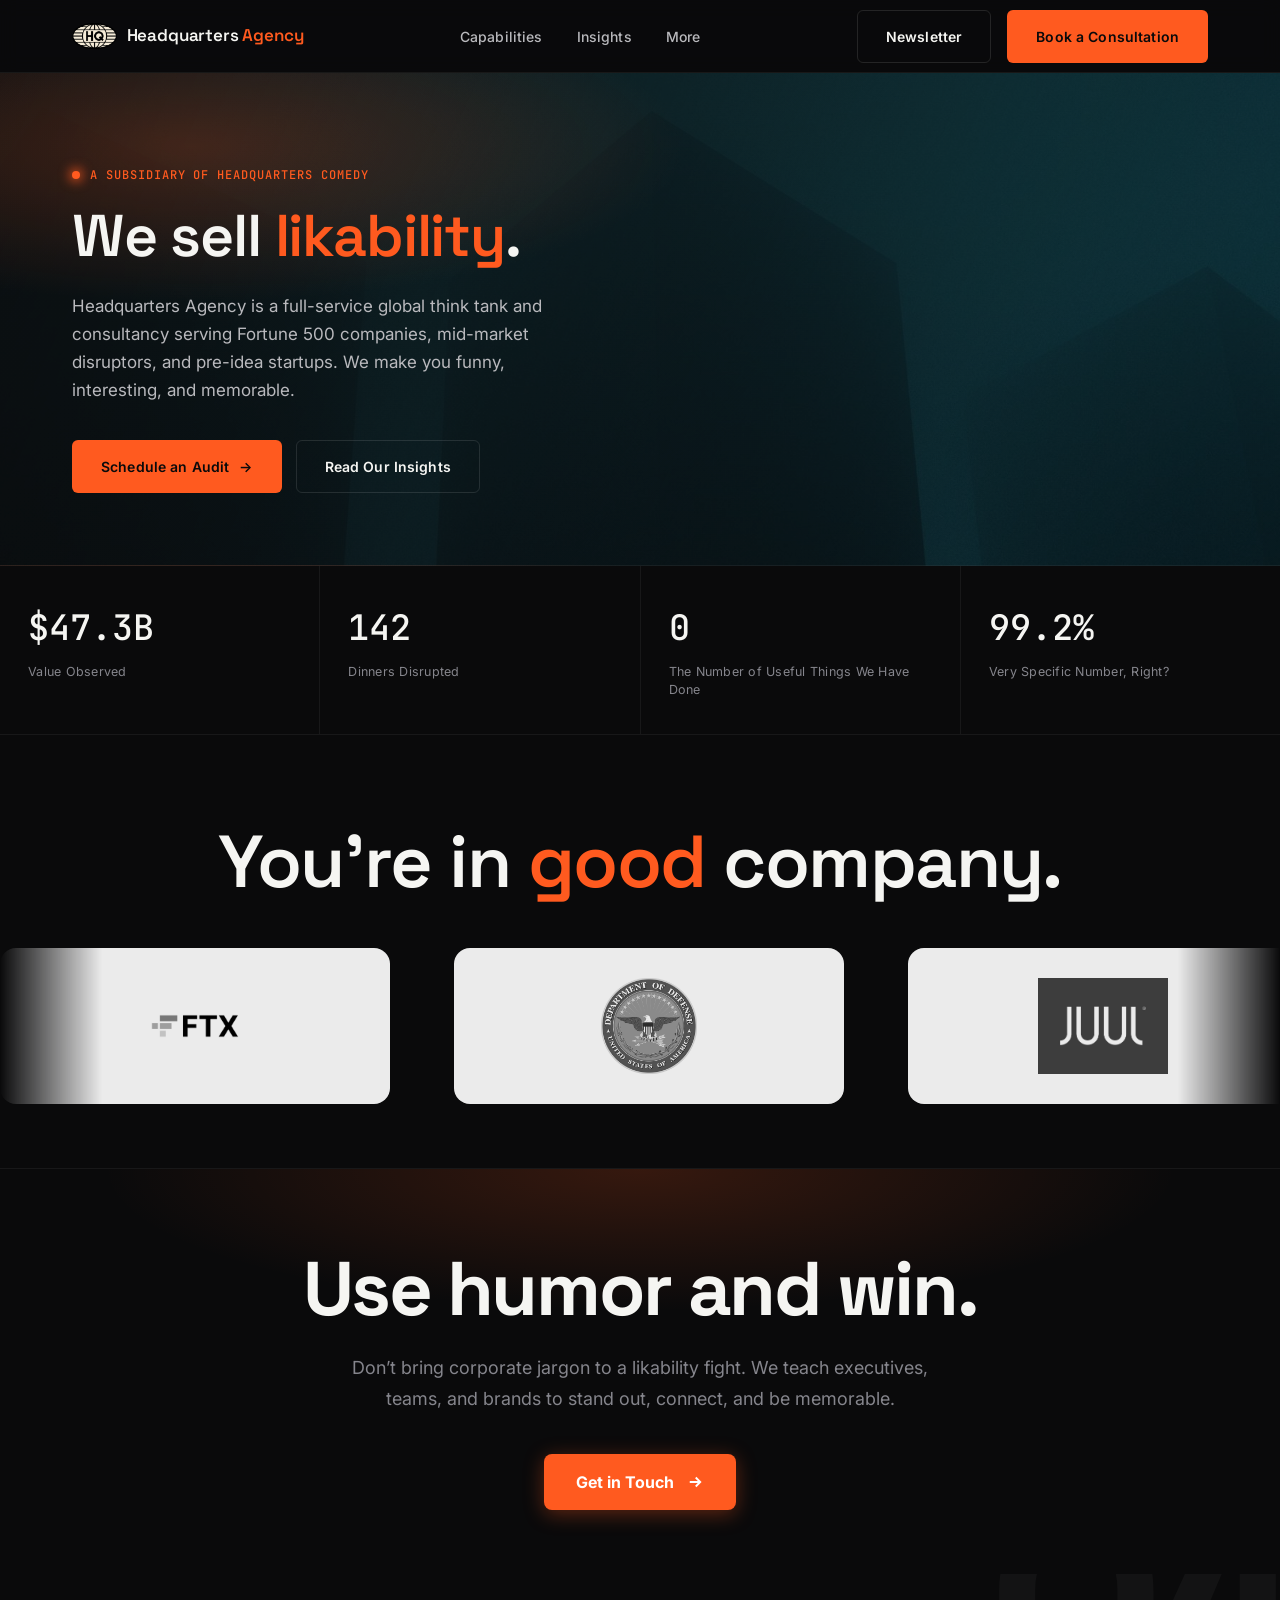
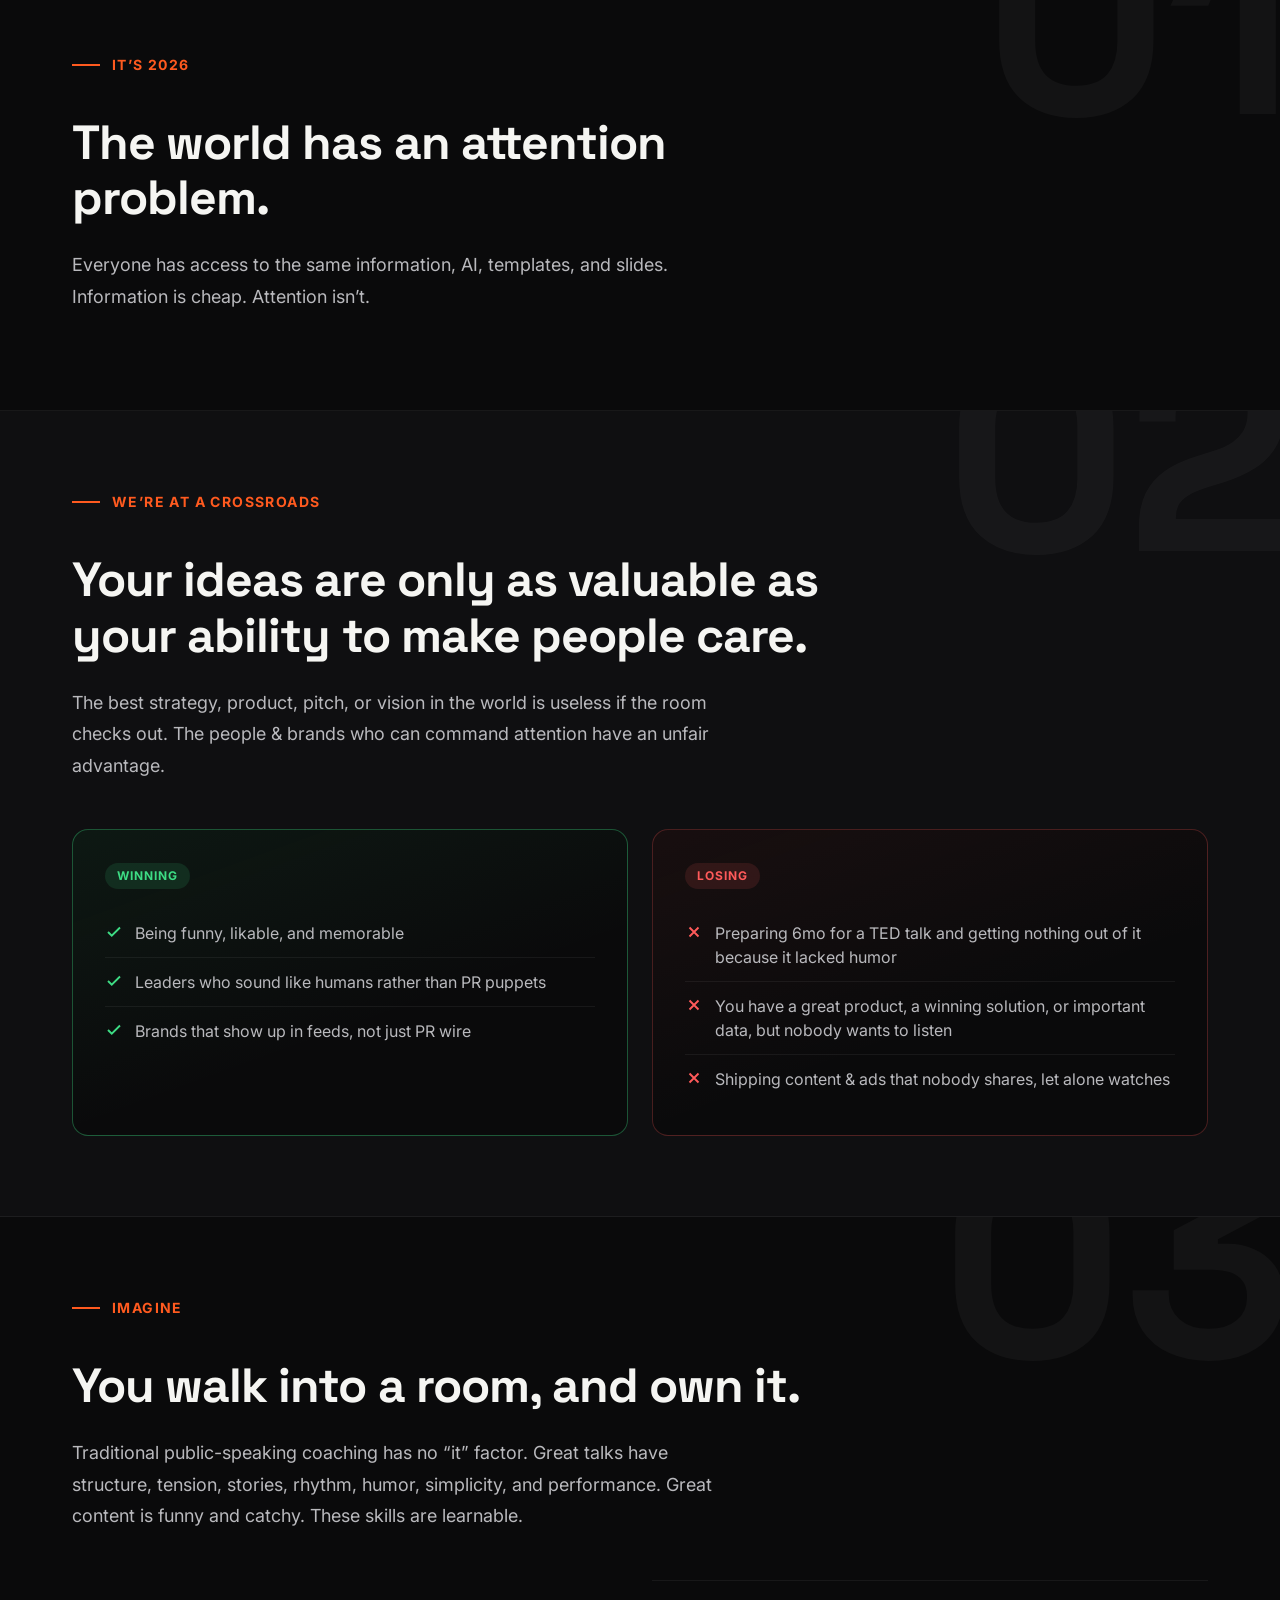
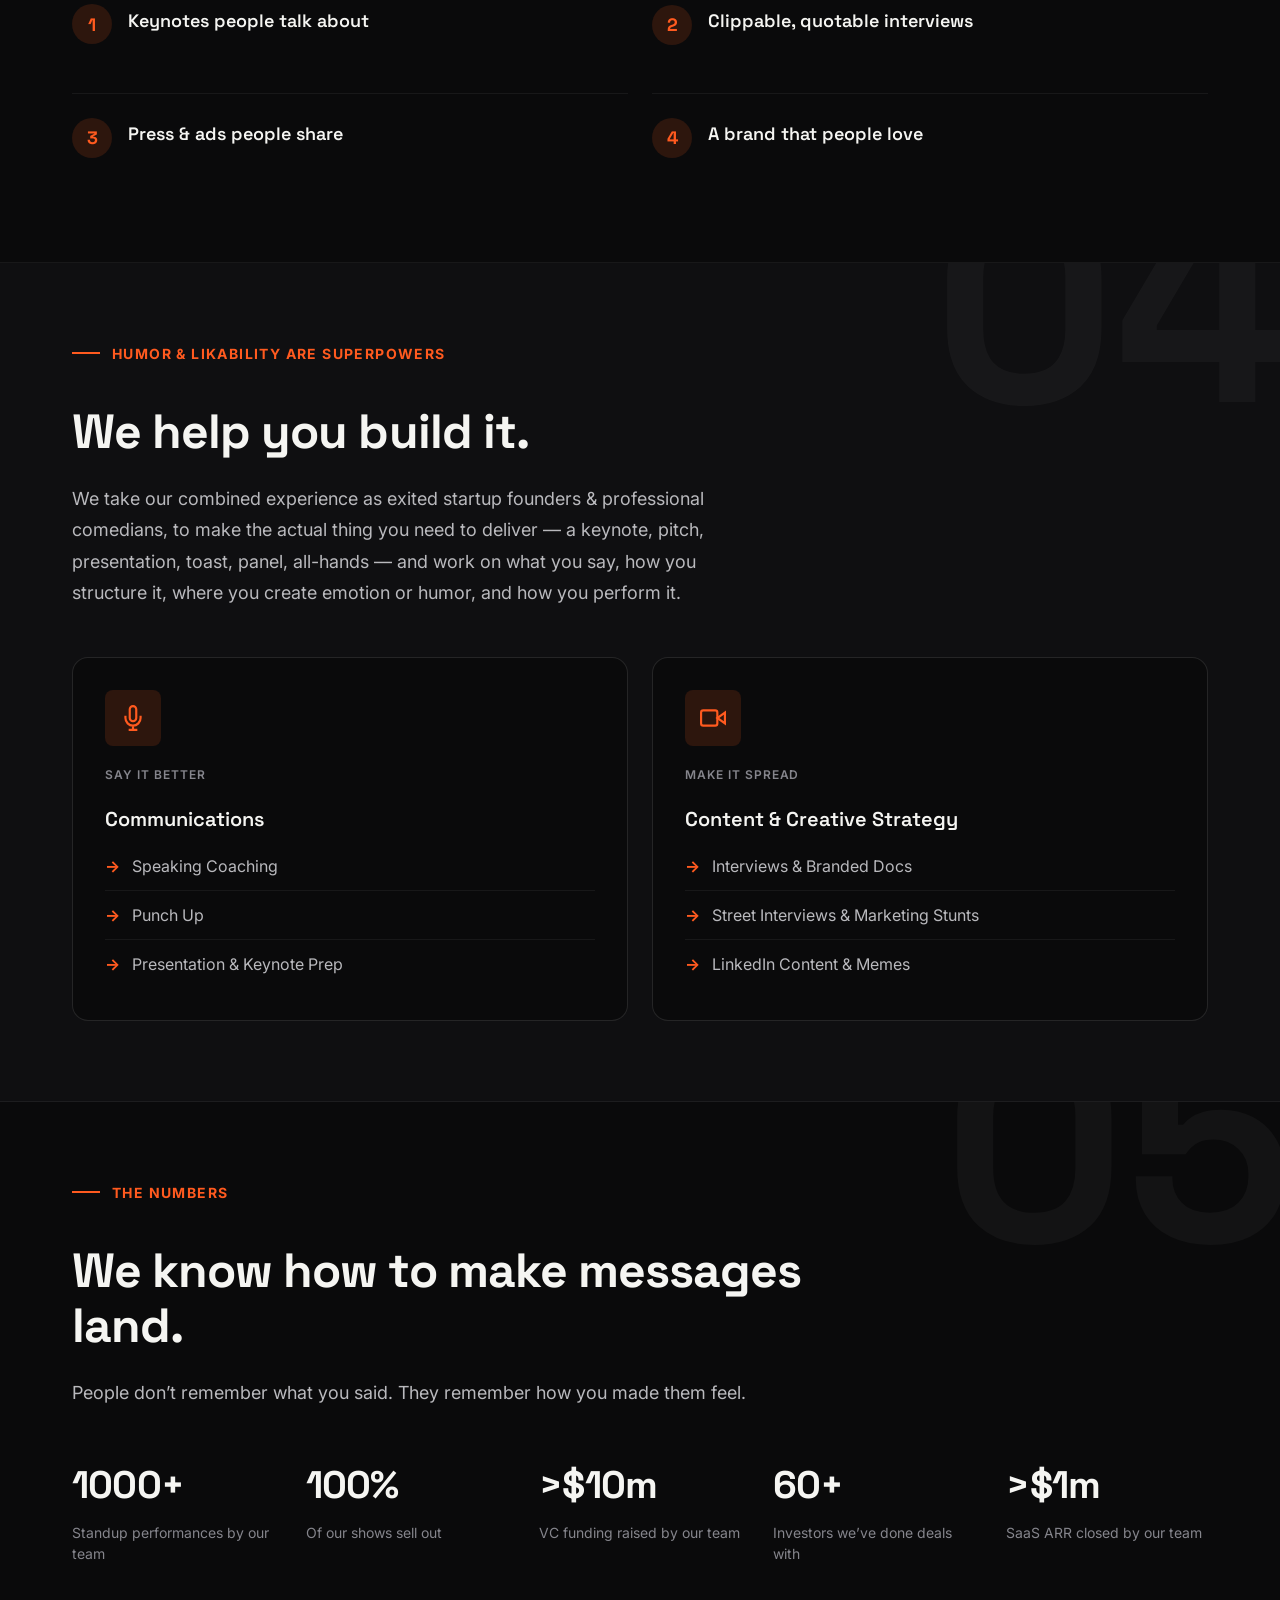
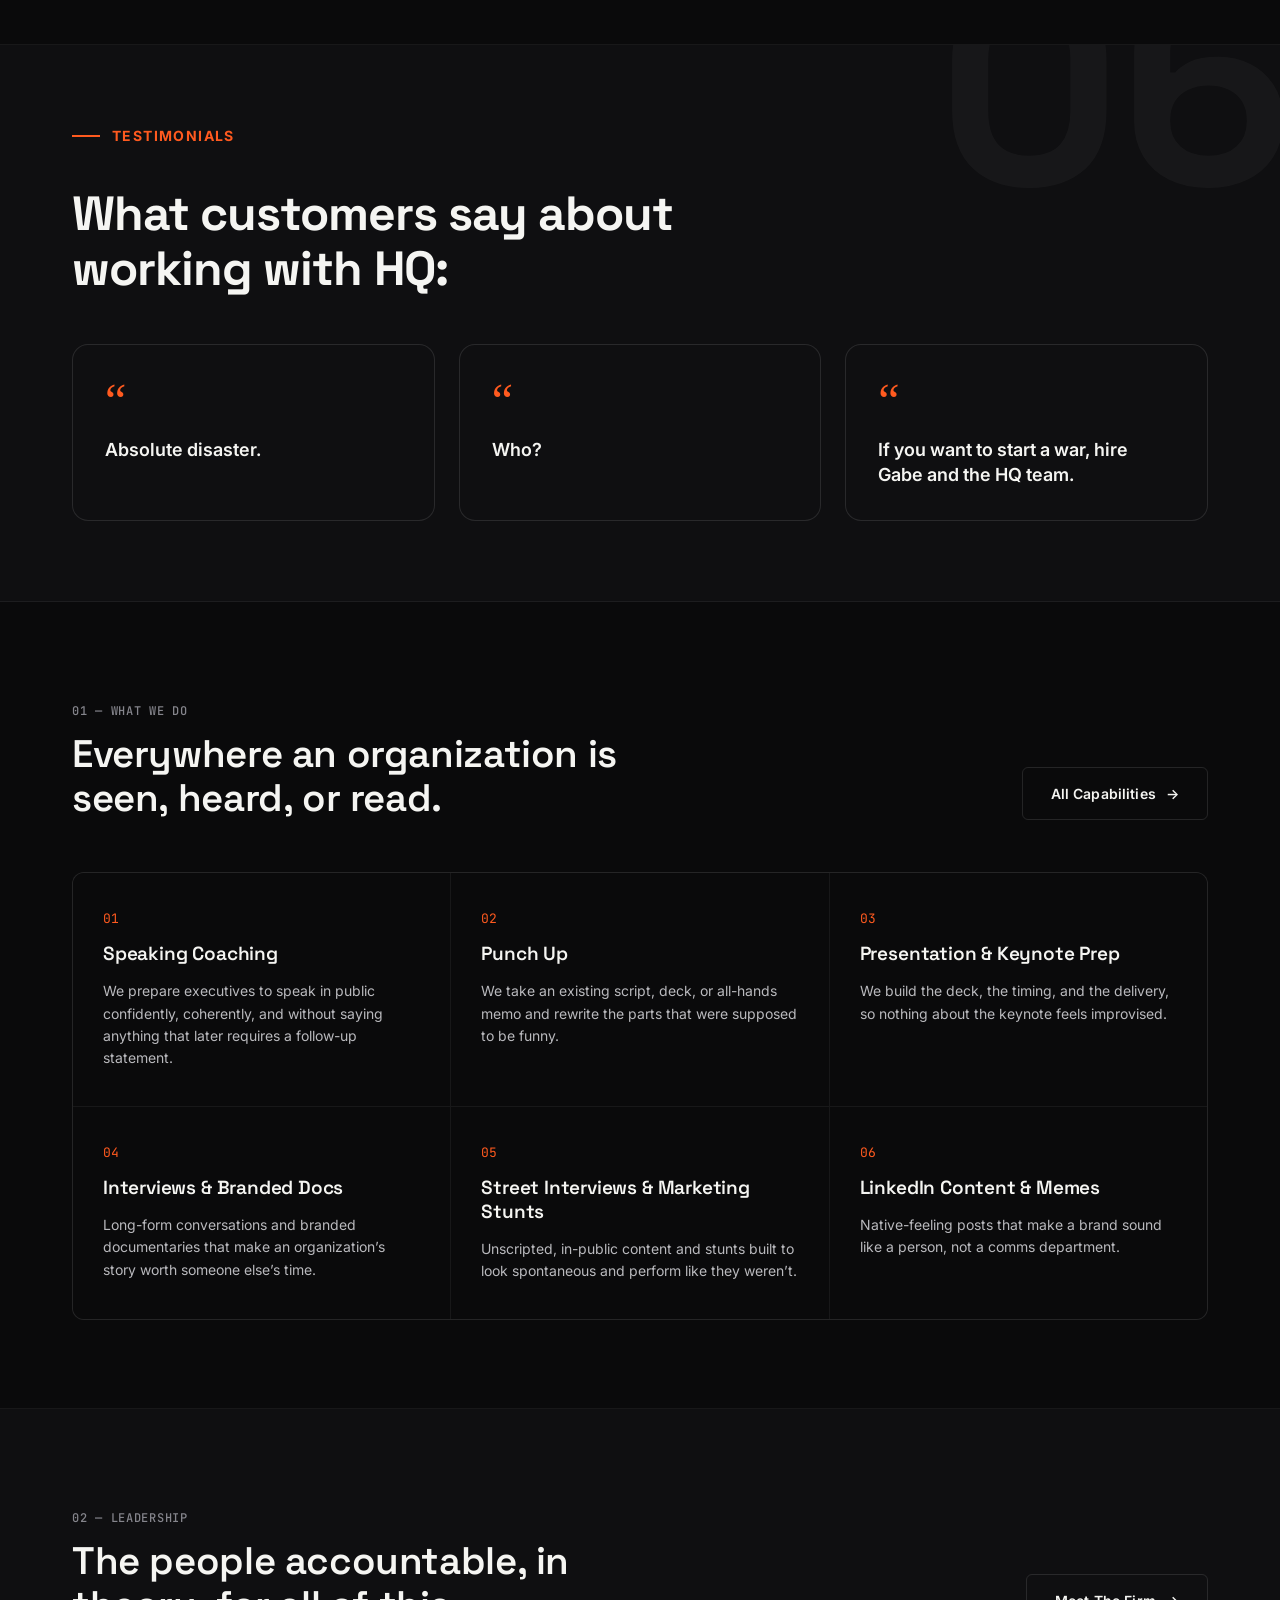
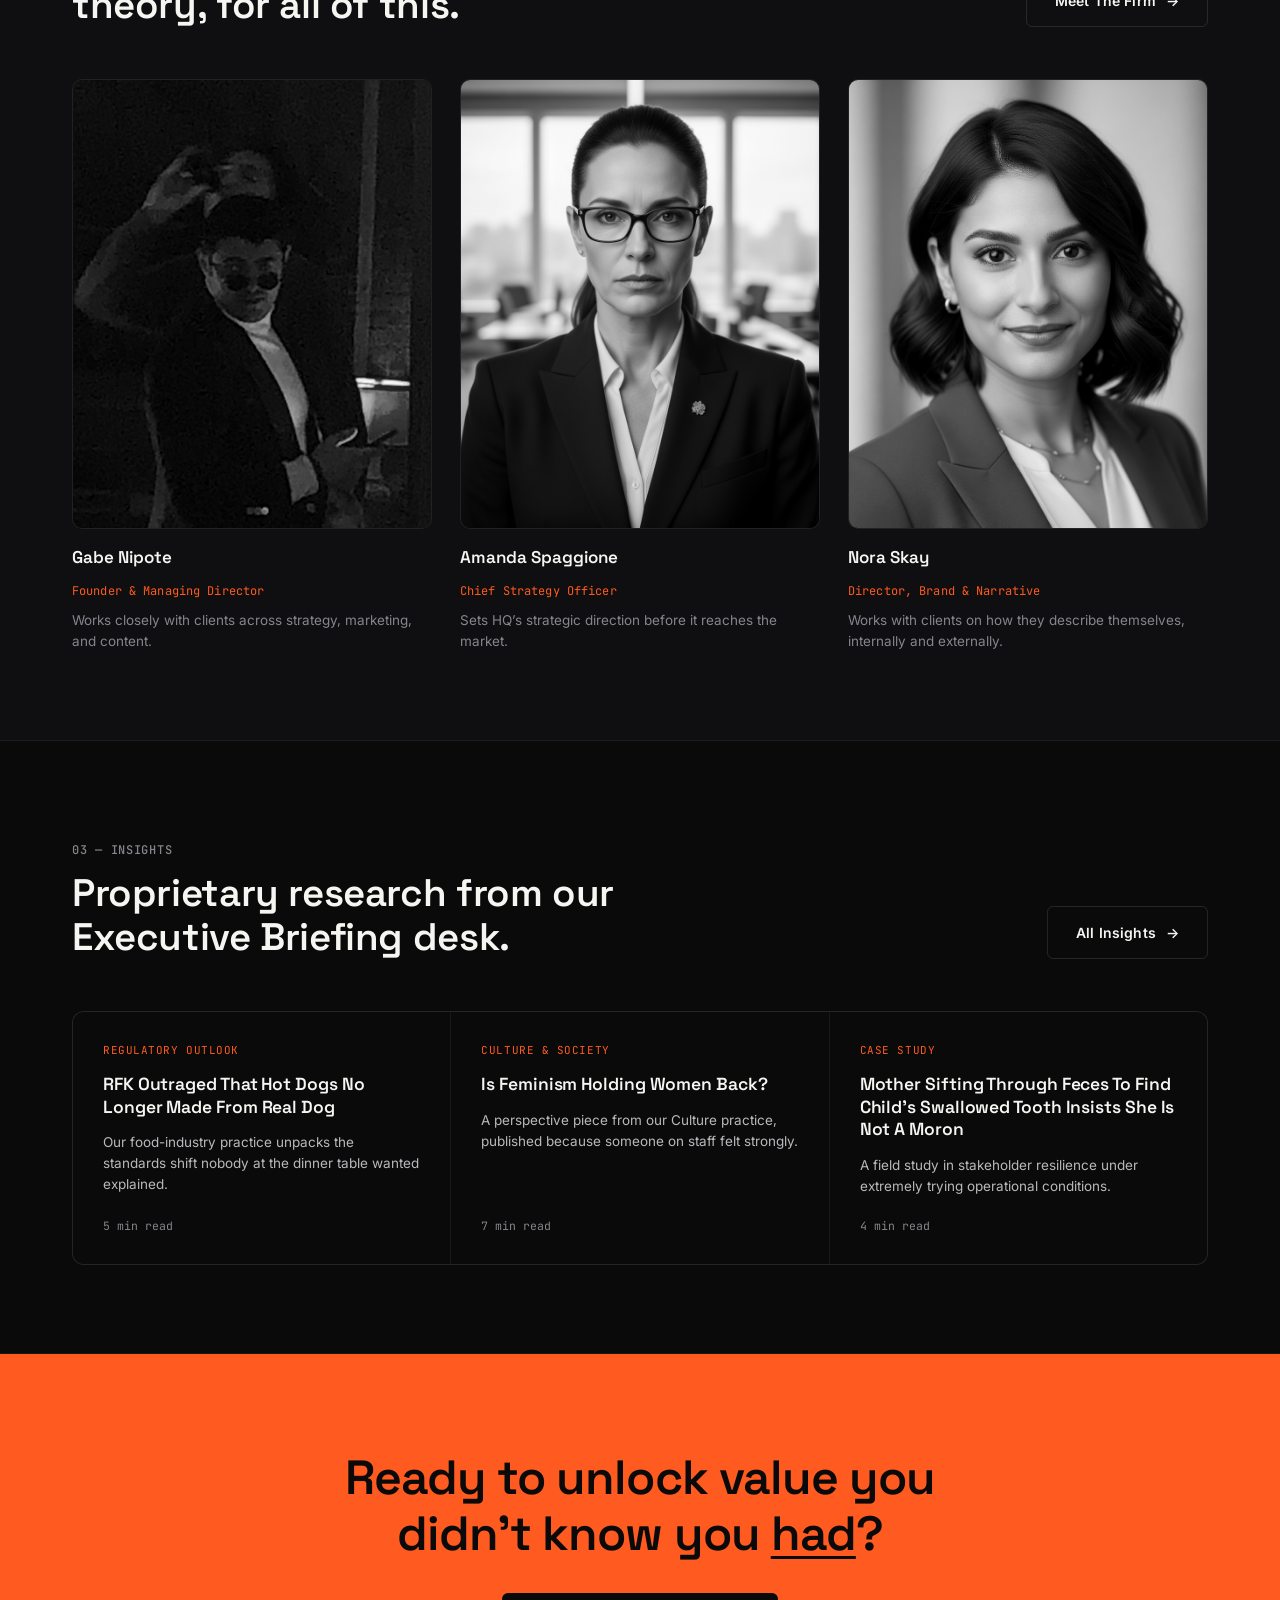
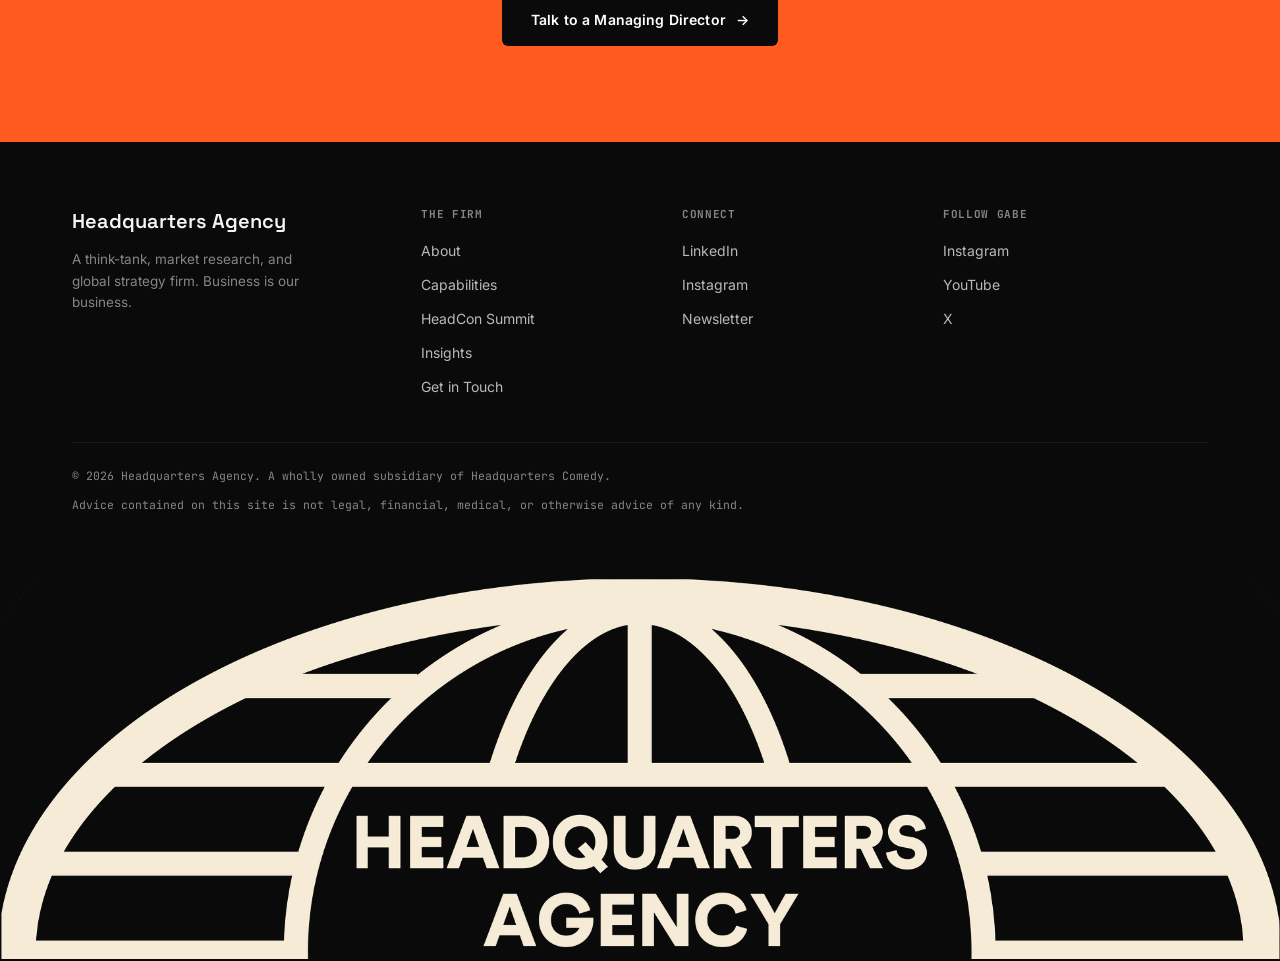
==== index.html @ 6c814d5f "Add footer globe wordmark and use the black HQ badge for site icons Add the full-bleed Headquarters " ====
<!DOCTYPE html>
<html lang="en">
<head>
    <meta charset="UTF-8">
    <meta name="viewport" content="width=device-width, initial-scale=1.0">
    <title>Headquarters Agency — Global Strategy, Technology &amp; Vibes Consultancy</title>
    <meta name="description" content="Headquarters Agency is a global consultancy unlocking synergies nobody asked for, at a scale nobody requested.">
    <meta name="keywords" content="headquarters agency, consulting, strategy, digital transformation, synergy">

    <!-- Open Graph / Facebook -->
    <meta property="og:type" content="website">
    <meta property="og:url" content="https://www.headquartersagency.com/">
    <meta property="og:title" content="Headquarters Agency">
    <meta property="og:description" content="A global strategy, technology, and vibes consultancy.">

    <!-- Twitter -->
    <meta property="twitter:card" content="summary_large_image">
    <meta property="twitter:url" content="https://www.headquartersagency.com/">
    <meta property="twitter:title" content="Headquarters Agency">
    <meta property="twitter:description" content="A global strategy, technology, and vibes consultancy.">

    <!-- Favicon -->
    <link rel="icon" type="image/png" sizes="32x32" href="graphic assets/favicon-32.png">
    <link rel="icon" type="image/png" href="graphic assets/hq-agency-badge.png">
    <link rel="apple-touch-icon" href="graphic assets/apple-touch-icon.png">
    <link rel="manifest" href="site.webmanifest">
    <meta name="theme-color" content="#0a0a0b">

    <link rel="stylesheet" href="styles-firm.css">
    <link rel="preconnect" href="https://fonts.googleapis.com">
    <link rel="preconnect" href="https://fonts.gstatic.com" crossorigin>
    <link href="https://fonts.googleapis.com/css2?family=Space+Grotesk:wght@400;500;600;700&family=Inter:wght@400;500;600;700&family=JetBrains+Mono:wght@400;500;600&display=swap" rel="stylesheet">
    <link rel="preconnect" href="https://subscribe-forms.beehiiv.com">
</head>
<body class="firm-body">

    <!-- Nav -->
    <header class="firm-nav">
        <div class="firm-nav-inner">
            <a href="/" class="firm-brand">
                <img src="graphic assets/hq-oval-icon.png" alt="Headquarters Agency">
                <span class="firm-brand-word">Headquarters <em>Agency</em></span>
            </a>
            <ul class="firm-nav-links">
                <li><a href="portfolio.html">Capabilities</a></li>
                <li><a href="more.html">Insights</a></li>
                <li class="firm-nav-dropdown">
                    <button type="button" class="firm-nav-dropdown-toggle">More</button>
                    <div class="firm-nav-dropdown-menu">
                        <ul class="firm-nav-dropdown-menu-inner">
                            <li><a href="about.html">About</a></li>
                            <li><a href="summit.html">HeadCon Summit</a></li>
                            <li><a href="https://www.headquarterscomedy.com/" target="_blank" rel="noopener">Headquarters Comedy</a></li>
                        </ul>
                    </div>
                </li>
            </ul>
            <div class="firm-nav-cta">
                <a href="https://headquarterscomedy.beehiiv.com/" target="_blank" class="firm-btn firm-btn--outline">Newsletter</a>
                <a href="get-in-touch.html" class="firm-btn firm-btn--primary">Book a Consultation</a>
            </div>
            <button class="firm-nav-toggle" aria-label="Toggle menu">
                <span></span><span></span><span></span>
            </button>
        </div>
    </header>
    <div class="firm-mobile-panel">
        <ul>
            <li><a href="portfolio.html">Capabilities</a></li>
            <li><a href="more.html">Insights</a></li>
            <li><a href="about.html">About</a></li>
            <li><a href="summit.html">HeadCon Summit</a></li>
            <li><a href="https://www.headquarterscomedy.com/" target="_blank" rel="noopener">Headquarters Comedy</a></li>
            <li><a href="get-in-touch.html">Book a Consultation</a></li>
        </ul>
    </div>

    <main>
        <!-- Hero -->
        <section class="firm-hero">
            <div class="firm-wrap firm-hero-grid">
                <div>
                    <p class="firm-eyebrow">A subsidiary of Headquarters Comedy</p>
                    <h1>We sell <em>likability</em>.</h1>
                    <p class="firm-lede">
                        Headquarters Agency is a full-service global think tank and consultancy serving Fortune 500 companies,
                        mid-market disruptors, and pre-idea startups. We make you funny, interesting, and memorable.
                    </p>
                    <div class="firm-hero-actions">
                        <a href="#talk-to-director" class="firm-btn firm-btn--primary firm-btn--arrow">Schedule an Audit <span>&rarr;</span></a>
                        <a href="more.html" class="firm-btn firm-btn--outline">Read Our Insights</a>
                    </div>
                </div>
            </div>
        </section>

        <!-- Stats -->
        <section class="firm-stats">
            <div class="firm-stats-grid">
                <div class="firm-stat firm-reveal">
                    <div class="firm-stat-num"><span data-count-to="47.3" data-prefix="$" data-suffix="B" data-decimals="1">$0.0B</span></div>
                    <div class="firm-stat-label">Value Observed</div>
                </div>
                <div class="firm-stat firm-reveal">
                    <div class="firm-stat-num"><span data-count-to="142" data-suffix="">0</span></div>
                    <div class="firm-stat-label">Dinners Disrupted</div>
                </div>
                <div class="firm-stat firm-reveal">
                    <div class="firm-stat-num"><span data-count-to="0" data-suffix="">0</span></div>
                    <div class="firm-stat-label">The Number of Useful Things We Have Done</div>
                </div>
                <div class="firm-stat firm-reveal">
                    <div class="firm-stat-num"><span data-count-to="99.2" data-suffix="%" data-decimals="1">0.0%</span></div>
                    <div class="firm-stat-label">Very Specific Number, Right?</div>
                </div>
            </div>
        </section>

        <!-- Logo marquee -->
        <section class="firm-marquee-section">
            <p class="firm-marquee-label">You&rsquo;re in <em>good</em> company.</p>
            <div class="firm-marquee">
                <div class="firm-marquee-track">
                    <img src="sponsor_logos/Logo_FTX.png" alt="FTX">
                    <img src="sponsor_logos/Logo_DOD.jpg" alt="Department of Defense">
                    <img src="sponsor_logos/Logo_Juul.jpg" alt="Juul">
                    <img src="sponsor_logos/Logo_Alcatraz.jpg" alt="Alcatraz">
                    <img src="sponsor_logos/Logo_Pornhub.png" alt="Pornhub">
                    <img src="sponsor_logos/Logo_Weinstein.jpg" alt="Weinstein Company">
                    <!-- repeat for seamless loop -->
                    <img src="sponsor_logos/Logo_FTX.png" alt="FTX">
                    <img src="sponsor_logos/Logo_DOD.jpg" alt="Department of Defense">
                    <img src="sponsor_logos/Logo_Juul.jpg" alt="Juul">
                    <img src="sponsor_logos/Logo_Alcatraz.jpg" alt="Alcatraz">
                    <img src="sponsor_logos/Logo_Pornhub.png" alt="Pornhub">
                    <img src="sponsor_logos/Logo_Weinstein.jpg" alt="Weinstein Company">
                </div>
            </div>
        </section>

        <!-- Pitch content -->
        <section class="pitch-hero">
            <div class="firm-wrap">
                <h1>Use humor and win.</h1>
                <p>Don&rsquo;t bring corporate jargon to a likability fight. We teach executives, teams, and brands to stand out, connect, and be memorable.</p>
                <a href="get-in-touch.html" class="pitch-btn">
                    Get in Touch
                    <svg width="18" height="18" viewBox="0 0 24 24" fill="none" stroke="currentColor" stroke-width="2.5">
                        <path d="M5 12h14M13 6l6 6-6 6"/>
                    </svg>
                </a>
            </div>
        </section>

        <!-- 01: The Big Change -->
        <section class="pitch-section">
            <span class="pitch-ghost-number">01</span>
            <div class="firm-wrap pitch-section-inner firm-reveal">
                <span class="pitch-eyebrow">It&rsquo;s 2026</span>
                <h2 class="pitch-heading">The world has an attention problem.</h2>
                <p class="pitch-body">
                    Everyone has access to the same information, AI, templates, and slides. Information is cheap. Attention isn&rsquo;t.
                </p>
            </div>
        </section>

        <!-- 02: Winners & Losers -->
        <section class="pitch-section alt">
            <span class="pitch-ghost-number">02</span>
            <div class="firm-wrap pitch-section-inner firm-reveal">
                <span class="pitch-eyebrow">We&rsquo;re at a Crossroads</span>
                <h2 class="pitch-heading">Your ideas are only as valuable as your ability to make people care.</h2>
                <p class="pitch-body">The best strategy, product, pitch, or vision in the world is useless if the room checks out. The people &amp; brands who can command attention have an unfair advantage.</p>

                <div class="wl-grid">
                    <div class="wl-card winning">
                        <span class="wl-label">Winning</span>
                        <ul>
                            <li>
                                <svg viewBox="0 0 24 24" fill="none" stroke="currentColor" stroke-width="2.5"><path d="M20 6L9 17l-5-5"/></svg>
                                Being funny, likable, and memorable
                            </li>
                            <li>
                                <svg viewBox="0 0 24 24" fill="none" stroke="currentColor" stroke-width="2.5"><path d="M20 6L9 17l-5-5"/></svg>
                                Leaders who sound like humans rather than PR puppets
                            </li>
                            <li>
                                <svg viewBox="0 0 24 24" fill="none" stroke="currentColor" stroke-width="2.5"><path d="M20 6L9 17l-5-5"/></svg>
                                Brands that show up in feeds, not just PR wire
                            </li>
                        </ul>
                    </div>
                    <div class="wl-card losing">
                        <span class="wl-label">Losing</span>
                        <ul>
                            <li>
                                <svg viewBox="0 0 24 24" fill="none" stroke="currentColor" stroke-width="2.5"><path d="M18 6L6 18M6 6l12 12"/></svg>
                                Preparing 6mo for a TED talk and getting nothing out of it because it lacked humor
                            </li>
                            <li>
                                <svg viewBox="0 0 24 24" fill="none" stroke="currentColor" stroke-width="2.5"><path d="M18 6L6 18M6 6l12 12"/></svg>
                                You have a great product, a winning solution, or important data, but nobody wants to listen
                            </li>
                            <li>
                                <svg viewBox="0 0 24 24" fill="none" stroke="currentColor" stroke-width="2.5"><path d="M18 6L6 18M6 6l12 12"/></svg>
                                Shipping content &amp; ads that nobody shares, let alone watches
                            </li>
                        </ul>
                    </div>
                </div>
            </div>
        </section>

        <!-- 03: The Promised Land -->
        <section class="pitch-section">
            <span class="pitch-ghost-number">03</span>
            <div class="firm-wrap pitch-section-inner firm-reveal">
                <span class="pitch-eyebrow">Imagine</span>
                <h2 class="pitch-heading">You walk into a room, and own it.</h2>
                <p class="pitch-body">Traditional public-speaking coaching has no &ldquo;it&rdquo; factor. Great talks have structure, tension, stories, rhythm, humor, simplicity, and performance. Great content is funny and catchy. These skills are learnable.</p>

                <div class="promised-grid">
                    <div class="promised-item">
                        <div class="promised-item-mark">1</div>
                        <div>
                            <h4>Keynotes people talk about</h4>
                        </div>
                    </div>
                    <div class="promised-item">
                        <div class="promised-item-mark">2</div>
                        <div>
                            <h4>Clippable, quotable interviews</h4>
                        </div>
                    </div>
                    <div class="promised-item">
                        <div class="promised-item-mark">3</div>
                        <div>
                            <h4>Press &amp; ads people share</h4>
                        </div>
                    </div>
                    <div class="promised-item">
                        <div class="promised-item-mark">4</div>
                        <div>
                            <h4>A brand that people love</h4>
                        </div>
                    </div>
                </div>
            </div>
        </section>

        <!-- 04: Humor & Likability -->
        <section class="pitch-section alt">
            <span class="pitch-ghost-number">04</span>
            <div class="firm-wrap pitch-section-inner firm-reveal">
                <span class="pitch-eyebrow">Humor &amp; Likability Are Superpowers</span>
                <h2 class="pitch-heading">We help you build it.</h2>
                <p class="pitch-body">We take our combined experience as exited startup founders &amp; professional comedians, to make the actual thing you need to deliver &mdash; a keynote, pitch, presentation, toast, panel, all-hands &mdash; and work on what you say, how you structure it, where you create emotion or humor, and how you perform it.</p>

                <div class="abilities-grid">
                    <div class="ability-card">
                        <div class="ability-card-icon">
                            <svg viewBox="0 0 24 24" fill="none" stroke="currentColor" stroke-width="2">
                                <path d="M12 1a3 3 0 0 0-3 3v8a3 3 0 0 0 6 0V4a3 3 0 0 0-3-3z"/>
                                <path d="M19 10v2a7 7 0 0 1-14 0v-2M12 19v4M8 23h8"/>
                            </svg>
                        </div>
                        <span class="ability-card-tag">Say it better</span>
                        <h3>Communications</h3>
                        <ul>
                            <li>Speaking Coaching</li>
                            <li>Punch Up</li>
                            <li>Presentation &amp; Keynote Prep</li>
                        </ul>
                    </div>
                    <div class="ability-card">
                        <div class="ability-card-icon">
                            <svg viewBox="0 0 24 24" fill="none" stroke="currentColor" stroke-width="2">
                                <path d="M23 7l-7 5 7 5V7z"/>
                                <rect x="1" y="5" width="15" height="14" rx="2"/>
                            </svg>
                        </div>
                        <span class="ability-card-tag">Make it spread</span>
                        <h3>Content &amp; Creative Strategy</h3>
                        <ul>
                            <li>Interviews &amp; Branded Docs</li>
                            <li>Street Interviews &amp; Marketing Stunts</li>
                            <li>LinkedIn Content &amp; Memes</li>
                        </ul>
                    </div>
                </div>
            </div>
        </section>

        <!-- 05: Stats -->
        <section class="pitch-section">
            <span class="pitch-ghost-number">05</span>
            <div class="firm-wrap pitch-section-inner firm-reveal">
                <span class="pitch-eyebrow">The Numbers</span>
                <h2 class="pitch-heading">We know how to make messages land.</h2>
                <p class="pitch-body">People don&rsquo;t remember what you said. They remember how you made them feel.</p>

                <div class="proof-stats">
                    <div>
                        <div class="proof-stat-value">1000+</div>
                        <div class="proof-stat-label">Standup performances by our team</div>
                    </div>
                    <div>
                        <div class="proof-stat-value">100%</div>
                        <div class="proof-stat-label">Of our shows sell out</div>
                    </div>
                    <div>
                        <div class="proof-stat-value">&gt;$10m</div>
                        <div class="proof-stat-label">VC funding raised by our team</div>
                    </div>
                    <div>
                        <div class="proof-stat-value">60+</div>
                        <div class="proof-stat-label">Investors we&rsquo;ve done deals with</div>
                    </div>
                    <div>
                        <div class="proof-stat-value">&gt;$1m</div>
                        <div class="proof-stat-label">SaaS ARR closed by our team</div>
                    </div>
                </div>
            </div>
        </section>

        <!-- 06: Testimonials -->
        <section class="pitch-section alt">
            <span class="pitch-ghost-number">06</span>
            <div class="firm-wrap pitch-section-inner firm-reveal">
                <span class="pitch-eyebrow">Testimonials</span>
                <h2 class="pitch-heading">What customers say about working with HQ:</h2>

                <div class="quote-grid">
                    <div class="quote-card">
                        <span class="quote-card-mark">&ldquo;</span>
                        <p>Absolute disaster.</p>
                    </div>
                    <div class="quote-card">
                        <span class="quote-card-mark">&ldquo;</span>
                        <p>Who?</p>
                    </div>
                    <div class="quote-card">
                        <span class="quote-card-mark">&ldquo;</span>
                        <p>If you want to start a war, hire Gabe and the HQ team.</p>
                    </div>
                </div>
            </div>
        </section>

        <!-- Capabilities -->
        <section class="firm-section">
            <div class="firm-wrap">
                <div class="firm-section-head firm-reveal">
                    <div>
                        <p class="firm-index-label">01 &mdash; What We Do</p>
                        <h2>Everywhere an organization is seen, heard, or read.</h2>
                    </div>
                    <a href="portfolio.html" class="firm-btn firm-btn--outline firm-btn--arrow">All Capabilities <span>&rarr;</span></a>
                </div>
                <div class="firm-grid-3 firm-reveal">
                    <div class="firm-card">
                        <span class="firm-card-num">01</span>
                        <h3>Speaking Coaching</h3>
                        <p>We prepare executives to speak in public confidently, coherently, and without saying anything that later requires a follow-up statement.</p>
                    </div>
                    <div class="firm-card">
                        <span class="firm-card-num">02</span>
                        <h3>Punch Up</h3>
                        <p>We take an existing script, deck, or all-hands memo and rewrite the parts that were supposed to be funny.</p>
                    </div>
                    <div class="firm-card">
                        <span class="firm-card-num">03</span>
                        <h3>Presentation &amp; Keynote Prep</h3>
                        <p>We build the deck, the timing, and the delivery, so nothing about the keynote feels improvised.</p>
                    </div>
                    <div class="firm-card">
                        <span class="firm-card-num">04</span>
                        <h3>Interviews &amp; Branded Docs</h3>
                        <p>Long-form conversations and branded documentaries that make an organization&rsquo;s story worth someone else&rsquo;s time.</p>
                    </div>
                    <div class="firm-card">
                        <span class="firm-card-num">05</span>
                        <h3>Street Interviews &amp; Marketing Stunts</h3>
                        <p>Unscripted, in-public content and stunts built to look spontaneous and perform like they weren&rsquo;t.</p>
                    </div>
                    <div class="firm-card">
                        <span class="firm-card-num">06</span>
                        <h3>LinkedIn Content &amp; Memes</h3>
                        <p>Native-feeling posts that make a brand sound like a person, not a comms department.</p>
                    </div>
                </div>
            </div>
        </section>

        <!-- Leadership teaser -->
        <section class="firm-section firm-section--alt">
            <div class="firm-wrap">
                <div class="firm-section-head firm-reveal">
                    <div>
                        <p class="firm-index-label">02 &mdash; Leadership</p>
                        <h2>The people accountable, in theory, for all of this.</h2>
                    </div>
                    <a href="about.html" class="firm-btn firm-btn--outline firm-btn--arrow">Meet The Firm <span>&rarr;</span></a>
                </div>
                <div class="firm-people firm-reveal">
                    <div class="firm-person">
                        <img src="team_headshots/Dante Gabrielli - Headshot.png" alt="Gabe Nipote">
                        <h4>Gabe Nipote</h4>
                        <p class="firm-title">Founder &amp; Managing Director</p>
                        <p class="firm-bio">Works closely with clients across strategy, marketing, and content.</p>
                    </div>
                    <div class="firm-person">
                        <img src="team_headshots/Amanda Spaggione - Headshot.png" alt="Amanda Spaggione">
                        <h4>Amanda Spaggione</h4>
                        <p class="firm-title">Chief Strategy Officer</p>
                        <p class="firm-bio">Sets HQ&rsquo;s strategic direction before it reaches the market.</p>
                    </div>
                    <div class="firm-person">
                        <img src="team_headshots/Nora Skay - Headshot.png" alt="Nora Skay">
                        <h4>Nora Skay</h4>
                        <p class="firm-title">Director, Brand &amp; Narrative</p>
                        <p class="firm-bio">Works with clients on how they describe themselves, internally and externally.</p>
                    </div>
                </div>
            </div>
        </section>

        <!-- Insights teaser -->
        <section class="firm-section">
            <div class="firm-wrap">
                <div class="firm-section-head firm-reveal">
                    <div>
                        <p class="firm-index-label">03 &mdash; Insights</p>
                        <h2>Proprietary research from our Executive Briefing desk.</h2>
                    </div>
                    <a href="more.html" class="firm-btn firm-btn--outline firm-btn--arrow">All Insights <span>&rarr;</span></a>
                </div>
                <div class="firm-insights firm-reveal">
                    <a href="https://incompetencewetrust.com/rfk-outraged-that-hot-dogs-no-longer-made-from-real-dog/" target="_blank" class="firm-insight">
                        <span class="firm-tag">Regulatory Outlook</span>
                        <h3>RFK Outraged That Hot Dogs No Longer Made From Real Dog</h3>
                        <p>Our food-industry practice unpacks the standards shift nobody at the dinner table wanted explained.</p>
                        <span class="firm-meta">5 min read</span>
                    </a>
                    <a href="https://incompetencewetrust.com/is-feminism-holding-women-back/" target="_blank" class="firm-insight">
                        <span class="firm-tag">Culture &amp; Society</span>
                        <h3>Is Feminism Holding Women Back?</h3>
                        <p>A perspective piece from our Culture practice, published because someone on staff felt strongly.</p>
                        <span class="firm-meta">7 min read</span>
                    </a>
                    <a href="https://incompetencewetrust.com/mother-sifting-through-feces-to-find-childs-swallowed-lost-tooth-insists-she-is-not-a-moron/" target="_blank" class="firm-insight">
                        <span class="firm-tag">Case Study</span>
                        <h3>Mother Sifting Through Feces To Find Child&rsquo;s Swallowed Tooth Insists She Is Not A Moron</h3>
                        <p>A field study in stakeholder resilience under extremely trying operational conditions.</p>
                        <span class="firm-meta">4 min read</span>
                    </a>
                </div>
            </div>
        </section>

        <!-- CTA banner -->
        <section class="firm-cta-banner" id="talk-to-director">
            <div class="firm-wrap firm-reveal">
                <h2>Ready to unlock value you<br class="firm-hero-br"> didn&rsquo;t know you <em>had</em>?</h2>
                <a href="get-in-touch.html" class="firm-btn firm-btn--primary firm-btn--arrow">Talk to a Managing Director <span>&rarr;</span></a>
            </div>
        </section>
    </main>

    <!-- Footer -->
    <footer class="firm-footer" id="subscribe">
        <div class="firm-wrap">
            <div class="firm-footer-grid">
                <div>
                    <p class="firm-footer-brand">Headquarters Agency</p>
                    <p class="firm-footer-tag">A think-tank, market research, and global strategy firm. Business is our business.</p>
                    <div class="firm-newsletter-inline">
                        <script async src="https://subscribe-forms.beehiiv.com/embed.js"></script><iframe src="https://subscribe-forms.beehiiv.com/bf61c1a8-2752-4b92-b0c3-6faccafde9a7" class="beehiiv-embed" data-test-id="beehiiv-embed" frameborder="0" scrolling="no"></iframe>
                    </div>
                </div>
                <div class="firm-footer-col">
                    <h5>The Firm</h5>
                    <ul>
                        <li><a href="about.html">About</a></li>
                        <li><a href="portfolio.html">Capabilities</a></li>
                        <li><a href="summit.html">HeadCon Summit</a></li>
                        <li><a href="more.html">Insights</a></li>
                        <li><a href="get-in-touch.html">Get in Touch</a></li>
                    </ul>
                </div>
                <div class="firm-footer-col">
                    <h5>Connect</h5>
                    <ul>
                        <li><a href="https://www.linkedin.com/company/headquarters-comedy/" target="_blank">LinkedIn</a></li>
                        <li><a href="https://www.instagram.com/headquarterscomedy/" target="_blank">Instagram</a></li>
                        <li><a href="https://headquarterscomedy.beehiiv.com/" target="_blank">Newsletter</a></li>
                    </ul>
                </div>
                <div class="firm-footer-col">
                    <h5>Follow Gabe</h5>
                    <ul>
                        <li><a href="https://www.instagram.com/gabe_makes_jokes/" target="_blank">Instagram</a></li>
                        <li><a href="https://www.youtube.com/@gabe_makes_jokes/shorts" target="_blank">YouTube</a></li>
                        <li><a href="https://x.com/gabe_makes_joke" target="_blank">X</a></li>
                    </ul>
                </div>
            </div>
            <div class="firm-footer-bottom">
                <span>&copy; 2026 Headquarters Agency. A wholly owned subsidiary of Headquarters Comedy.</span>
                <span>Advice contained on this site is not legal, financial, medical, or otherwise advice of any kind.</span>
            </div>
        </div>
        <!-- Big wordmark, full-bleed, sitting on the very bottom edge -->
        <div class="firm-footer-wordmark" aria-hidden="true">
            <img src="graphic assets/hq-agency-footer-wordmark.png" alt="" loading="lazy" width="1943" height="582">
        </div>
    </footer>

    <script src="scripts/site.js"></script>
</body>
</html>
---- styles-firm.css ----
/* ============================================================
   Headquarters Agency — "AI-Native Consultancy" Design System
   Dark, bold, high-contrast — Hebbia-style: black canvas, huge
   geometric-sans display type, one hot accent, monospace data.
   Used by index, about, portfolio, more.
   ============================================================ */

:root {
    --bg: #0a0a0b;
    --bg-raised: #0f0f11;
    --surface: #17171a;
    --surface-hover: #1e1e22;
    --text: #f5f5f2;
    --text-soft: #b9b9bd;
    --muted: #85858c;
    --line: rgba(255, 255, 255, 0.11);
    --line-soft: rgba(255, 255, 255, 0.06);
    --accent: #ff5a1f;
    --accent-soft: rgba(255, 90, 31, 0.14);
    --accent-ink: #0a0a0b;

    --display: 'Space Grotesk', 'Inter', -apple-system, sans-serif;
    --sans: 'Inter', -apple-system, BlinkMacSystemFont, sans-serif;
    --mono: 'JetBrains Mono', ui-monospace, 'SF Mono', monospace;

    --container: 1200px;
    --gutter: 32px;
}

* { box-sizing: border-box; }

.firm-body {
    margin: 0;
    background: var(--bg);
    color: var(--text);
    font-family: var(--sans);
    -webkit-font-smoothing: antialiased;
    line-height: 1.5;
}

.firm-body img { max-width: 100%; display: block; }

.firm-wrap {
    max-width: var(--container);
    margin: 0 auto;
    padding: 0 var(--gutter);
}

.firm-eyebrow {
    display: inline-flex;
    align-items: center;
    gap: 10px;
    font-family: var(--mono);
    font-size: 12px;
    font-weight: 500;
    letter-spacing: 0.08em;
    text-transform: uppercase;
    color: var(--accent);
    margin: 0 0 22px;
}

.firm-eyebrow::before {
    content: '';
    width: 8px;
    height: 8px;
    border-radius: 50%;
    background: var(--accent);
    box-shadow: 0 0 12px 2px var(--accent);
}

.firm-index-label {
    font-family: var(--mono);
    font-size: 12px;
    font-weight: 500;
    letter-spacing: 0.06em;
    text-transform: uppercase;
    color: var(--muted);
}

/* ---------- Buttons ---------- */
.firm-btn {
    display: inline-flex;
    align-items: center;
    gap: 10px;
    padding: 15px 28px;
    border-radius: 6px;
    font-family: var(--sans);
    font-size: 14px;
    font-weight: 600;
    letter-spacing: 0.01em;
    text-decoration: none;
    cursor: pointer;
    border: 1px solid transparent;
    transition: transform 0.16s ease, background 0.16s ease, color 0.16s ease, border-color 0.16s ease;
    white-space: nowrap;
}

.firm-btn--primary {
    background: var(--accent);
    color: var(--accent-ink);
}
.firm-btn--primary:hover { background: #ff7440; transform: translateY(-1px); }

.firm-btn--outline {
    background: transparent;
    color: var(--text);
    border-color: var(--line);
}
.firm-btn--outline:hover { border-color: var(--accent); color: var(--accent); transform: translateY(-1px); }

.firm-btn--arrow span { transition: transform 0.16s ease; }
.firm-btn--arrow:hover span { transform: translateX(3px); }

/* ---------- Nav ---------- */
.firm-nav {
    position: sticky;
    top: 0;
    z-index: 500;
    background: rgba(10, 10, 11, 0.82);
    -webkit-backdrop-filter: blur(10px);
    backdrop-filter: blur(10px);
    border-bottom: 1px solid var(--line-soft);
}

.firm-nav-inner {
    max-width: var(--container);
    margin: 0 auto;
    padding: 0 var(--gutter);
    height: 72px;
    display: flex;
    align-items: center;
    justify-content: space-between;
    gap: 24px;
}

.firm-brand {
    display: flex;
    align-items: center;
    gap: 10px;
    text-decoration: none;
    color: var(--text);
}

.firm-brand img { height: 26px; width: auto; object-fit: contain; }

.firm-brand-word {
    font-family: var(--display);
    font-size: 17px;
    font-weight: 600;
    letter-spacing: -0.01em;
}

.firm-brand-word em { font-style: normal; font-weight: 600; color: var(--accent); }

.firm-nav-links {
    display: flex;
    align-items: center;
    gap: 34px;
    list-style: none;
    margin: 0;
    padding: 0;
}

.firm-nav-links a {
    color: var(--text-soft);
    text-decoration: none;
    font-size: 14px;
    font-weight: 500;
    letter-spacing: 0.01em;
    position: relative;
    padding: 4px 0;
}

.firm-nav-links a::after {
    content: '';
    position: absolute;
    left: 0; right: 100%;
    bottom: -2px;
    height: 1px;
    background: var(--accent);
    transition: right 0.2s ease;
}

.firm-nav-links a:hover::after,
.firm-nav-links a.active::after { right: 0; }

.firm-nav-links a.active { color: var(--text); font-weight: 600; }

.firm-nav-dropdown { position: relative; }

.firm-nav-dropdown-toggle {
    display: flex;
    align-items: center;
    gap: 5px;
    background: none;
    border: none;
    cursor: pointer;
    color: var(--text-soft);
    font-family: inherit;
    font-size: 14px;
    font-weight: 500;
    letter-spacing: 0.01em;
    padding: 4px 0;
    position: relative;
}

.firm-nav-dropdown-toggle::after {
    content: '';
    position: absolute;
    left: 0; right: 100%;
    bottom: -2px;
    height: 1px;
    background: var(--accent);
    transition: right 0.2s ease;
}

.firm-nav-dropdown-toggle:hover::after,
.firm-nav-dropdown:focus-within .firm-nav-dropdown-toggle::after,
.firm-nav-dropdown.active .firm-nav-dropdown-toggle::after { right: 0; }

.firm-nav-dropdown-toggle:hover,
.firm-nav-dropdown:focus-within .firm-nav-dropdown-toggle,
.firm-nav-dropdown.active .firm-nav-dropdown-toggle { color: var(--text); }

.firm-nav-dropdown.active .firm-nav-dropdown-toggle { font-weight: 600; }

.firm-nav-dropdown-menu {
    position: absolute;
    top: 100%;
    left: 50%;
    transform: translateX(-50%);
    padding-top: 14px;
    opacity: 0;
    pointer-events: none;
    transition: opacity 0.15s ease;
}

.firm-nav-dropdown:hover .firm-nav-dropdown-menu,
.firm-nav-dropdown:focus-within .firm-nav-dropdown-menu {
    opacity: 1;
    pointer-events: auto;
}

.firm-nav-dropdown-menu-inner {
    background: var(--surface);
    border: 1px solid var(--line);
    border-radius: 10px;
    padding: 8px;
    min-width: 200px;
    list-style: none;
    margin: 0;
    box-shadow: 0 24px 48px -20px rgba(0, 0, 0, 0.65);
}

.firm-nav-dropdown-menu-inner a {
    display: block;
    padding: 10px 12px;
    color: var(--text-soft);
    text-decoration: none;
    font-size: 14px;
    font-weight: 500;
    white-space: nowrap;
    position: relative;
}

.firm-nav-dropdown-menu-inner a::after {
    content: '';
    position: absolute;
    left: 12px; right: 100%;
    bottom: 6px;
    height: 1px;
    background: var(--accent);
    transition: right 0.2s ease;
}

.firm-nav-dropdown-menu-inner a:hover::after,
.firm-nav-dropdown-menu-inner a.active::after { right: 12px; }

.firm-nav-dropdown-menu-inner a:hover,
.firm-nav-dropdown-menu-inner a.active { color: var(--text); }

.firm-nav-cta { display: flex; align-items: center; gap: 16px; }

.firm-nav-toggle {
    display: none;
    flex-direction: column;
    gap: 5px;
    background: none;
    border: none;
    cursor: pointer;
    padding: 6px;
}
.firm-nav-toggle span { width: 22px; height: 1.5px; background: var(--text); display: block; }

.firm-mobile-panel {
    display: none;
    position: fixed;
    inset: 72px 0 0 0;
    background: var(--bg);
    z-index: 499;
    padding: 24px var(--gutter);
    overflow-y: auto;
}
.firm-mobile-panel.active { display: block; }
.firm-mobile-panel ul { list-style: none; margin: 0; padding: 0; display: flex; flex-direction: column; gap: 4px; }
.firm-mobile-panel a {
    display: block;
    padding: 18px 0;
    border-bottom: 1px solid var(--line-soft);
    color: var(--text);
    text-decoration: none;
    font-family: var(--display);
    font-size: 22px;
    font-weight: 500;
}

@media (max-width: 880px) {
    .firm-nav-links, .firm-nav-cta { display: none; }
    .firm-nav-toggle { display: flex; }
}

/* ---------- Hero ---------- */
.firm-hero {
    position: relative;
    padding: 88px 0 0;
    border-bottom: 1px solid var(--line-soft);
    overflow: hidden;
    background:
        radial-gradient(ellipse 55% 45% at 15% 15%, rgba(255, 90, 31, 0.22) 0%, rgba(255, 90, 31, 0) 70%),
        linear-gradient(115deg, rgba(10, 10, 11, 0.94) 0%, rgba(10, 10, 11, 0.8) 45%, rgba(10, 10, 11, 0.55) 100%),
        url('graphic assets/skyscraper-worldcorp.jpg') center 20% / cover no-repeat;
}

.firm-hero-grid {
    display: grid;
    grid-template-columns: 1.05fr 0.95fr;
    gap: 56px;
    align-items: center;
    padding-bottom: 72px;
}

.firm-hero h1 {
    font-family: var(--display);
    font-weight: 600;
    font-size: clamp(2.4rem, 4.6vw, 3.9rem);
    line-height: 1.02;
    letter-spacing: -0.02em;
    margin: 0 0 26px;
}

.firm-hero h1 span, .firm-hero h1 em { font-style: normal; color: var(--accent); }

.firm-hero p.firm-lede {
    font-size: 17px;
    color: var(--text-soft);
    max-width: 520px;
    line-height: 1.65;
    margin: 0 0 36px;
}

.firm-hero-actions { display: flex; gap: 14px; flex-wrap: wrap; }

/* ---------- Hero visual: fake product panel ---------- */
.firm-hero-panel {
    background: var(--surface);
    border: 1px solid var(--line);
    border-radius: 12px;
    overflow: hidden;
    box-shadow: 0 40px 80px -30px rgba(0,0,0,0.6);
}
.firm-hero-panel-bar {
    display: flex;
    align-items: center;
    gap: 8px;
    padding: 12px 16px;
    border-bottom: 1px solid var(--line-soft);
}
.firm-hero-panel-bar span { width: 9px; height: 9px; border-radius: 50%; background: var(--line); }
.firm-hero-panel-bar .firm-panel-title {
    margin-left: 8px;
    font-family: var(--mono);
    font-size: 11.5px;
    color: var(--muted);
    letter-spacing: 0.04em;
}
.firm-hero-panel-body { padding: 4px 0; }
.firm-panel-row {
    display: grid;
    grid-template-columns: 1.6fr 0.8fr 0.8fr;
    gap: 12px;
    padding: 13px 20px;
    border-bottom: 1px solid var(--line-soft);
    font-family: var(--mono);
    font-size: 12.5px;
}
.firm-panel-row.firm-panel-head {
    color: var(--muted);
    font-size: 11px;
    letter-spacing: 0.06em;
    text-transform: uppercase;
}
.firm-panel-row:last-child { border-bottom: none; }
.firm-panel-metric { color: var(--text-soft); }
.firm-panel-delta { text-align: right; font-weight: 600; }
.firm-panel-delta.up { color: #3ddc84; }
.firm-panel-delta.down { color: #ff5a5a; }
.firm-panel-delta.flat { color: var(--muted); }
.firm-panel-row--2col { grid-template-columns: 1fr 1fr; }

/* ---------- Stats ---------- */
.firm-stats { border-bottom: 1px solid var(--line-soft); }
.firm-stats-grid {
    display: grid;
    grid-template-columns: repeat(4, 1fr);
    gap: 1px;
    background: var(--line-soft);
}
.firm-stat { background: var(--bg); padding: 36px 28px; }
.firm-stat-num {
    font-family: var(--mono);
    font-size: clamp(1.6rem, 2.8vw, 2.2rem);
    color: var(--text);
    margin-bottom: 8px;
    font-weight: 500;
}
.firm-stat-label { font-size: 12.5px; color: var(--muted); letter-spacing: 0.02em; line-height: 1.4; }
@media (max-width: 760px) { .firm-stats-grid { grid-template-columns: repeat(2, 1fr); } }

/* ---------- Marquee ---------- */
.firm-marquee-section { padding: 88px 0 64px; border-bottom: 1px solid var(--line-soft); }
.firm-marquee-label {
    text-align: center;
    font-family: var(--display);
    font-weight: 600;
    font-size: clamp(2.4rem, 6vw, 4.6rem);
    letter-spacing: -0.02em;
    line-height: 1.05;
    color: var(--text);
    margin: 0 0 48px;
}
.firm-marquee-label em, .firm-marquee-label span {
    font-style: normal;
    color: var(--accent);
}
.firm-marquee {
    overflow: hidden;
    -webkit-mask-image: linear-gradient(to right, transparent, #000 8%, #000 92%, transparent);
    mask-image: linear-gradient(to right, transparent, #000 8%, #000 92%, transparent);
}
.firm-marquee-track {
    display: flex;
    align-items: center;
    gap: 64px;
    width: max-content;
    animation: firm-scroll 38s linear infinite;
}
.firm-marquee:hover .firm-marquee-track { animation-play-state: paused; }
.firm-marquee-track img {
    width: 390px;
    height: 156px;
    object-fit: contain;
    background: #fff;
    padding: 30px 48px;
    border-radius: 16px;
    filter: grayscale(1);
    opacity: 0.92;
}
@keyframes firm-scroll {
    from { transform: translateX(0); }
    to { transform: translateX(-50%); }
}

/* ---------- Pitch content (cloned from Headquarters Comedy partnerships page) ---------- */
.pitch-hero {
    position: relative;
    padding: 80px 0 64px;
    text-align: center;
    overflow: hidden;
    background:
        radial-gradient(ellipse 60% 50% at 50% 0%, rgba(255, 90, 31, 0.18) 0%, rgba(255, 90, 31, 0) 70%),
        var(--bg);
}
.pitch-hero h1 {
    font-family: var(--display);
    font-size: clamp(2.5rem, 6vw, 4.75rem);
    font-weight: 700;
    letter-spacing: -0.03em;
    line-height: 1.05;
    color: var(--text);
    max-width: 900px;
    margin: 0 auto 24px;
}
.pitch-hero p {
    font-size: 1.125rem;
    color: var(--muted);
    max-width: 620px;
    margin: 0 auto 40px;
    line-height: 1.7;
}
.pitch-btn {
    display: inline-flex;
    align-items: center;
    gap: 12px;
    padding: 16px 32px;
    background: var(--accent);
    color: #fff;
    font-size: 1rem;
    font-weight: 700;
    font-family: var(--sans);
    border: none;
    border-radius: 8px;
    text-decoration: none;
    cursor: pointer;
    transition: transform 0.2s ease, box-shadow 0.2s ease, background 0.2s ease;
    box-shadow: 0 4px 20px rgba(255, 90, 31, 0.35);
}
.pitch-btn:hover {
    background: #ff7440;
    transform: translateY(-2px);
    box-shadow: 0 8px 28px rgba(255, 90, 31, 0.45);
}
.pitch-section {
    position: relative;
    padding: 80px 0;
    overflow: hidden;
    border-bottom: 1px solid var(--line-soft);
}
.pitch-section.alt { background: var(--bg-raised); }
.pitch-ghost-number {
    position: absolute;
    top: -0.35em;
    right: -0.05em;
    font-family: var(--display);
    font-size: clamp(9rem, 22vw, 20rem);
    font-weight: 700;
    line-height: 1;
    color: var(--text);
    opacity: 0.035;
    pointer-events: none;
    user-select: none;
    z-index: 0;
}
.pitch-section-inner { position: relative; z-index: 1; }
.pitch-eyebrow {
    display: flex;
    align-items: center;
    gap: 12px;
    font-family: var(--sans);
    font-size: 0.875rem;
    font-weight: 700;
    letter-spacing: 0.1em;
    text-transform: uppercase;
    color: var(--accent);
    margin-bottom: 24px;
}
.pitch-eyebrow::before { content: ''; width: 28px; height: 2px; background: var(--accent); }
.pitch-heading {
    font-family: var(--display);
    font-size: clamp(1.875rem, 4vw, 3rem);
    font-weight: 700;
    letter-spacing: -0.02em;
    line-height: 1.15;
    color: var(--text);
    max-width: 780px;
    margin-bottom: 24px;
}
.pitch-body { font-size: 1.125rem; color: var(--text-soft); max-width: 680px; line-height: 1.75; }
.pitch-body + .pitch-body { margin-top: 16px; }

.wl-grid { display: grid; grid-template-columns: 1fr 1fr; gap: 24px; margin-top: 48px; }
.wl-card { padding: 32px; border-radius: 16px; border: 1px solid var(--line); background: var(--bg); }
.wl-card.winning { border-color: rgba(61, 220, 132, 0.35); background: linear-gradient(160deg, rgba(61, 220, 132, 0.07), rgba(61, 220, 132, 0) 60%), var(--bg); }
.wl-card.losing { border-color: rgba(255, 90, 90, 0.25); background: linear-gradient(160deg, rgba(255, 90, 90, 0.06), rgba(255, 90, 90, 0) 60%), var(--bg); }
.wl-label {
    display: inline-block;
    font-family: var(--sans);
    font-size: 0.75rem;
    font-weight: 700;
    letter-spacing: 0.08em;
    text-transform: uppercase;
    padding: 4px 12px;
    border-radius: 999px;
    margin-bottom: 20px;
}
.wl-card.winning .wl-label { color: #3ddc84; background: rgba(61, 220, 132, 0.12); }
.wl-card.losing .wl-label { color: #ff5a5a; background: rgba(255, 90, 90, 0.12); }
.wl-card ul { list-style: none; margin: 0; padding: 0; }
.wl-card li {
    display: flex;
    align-items: flex-start;
    gap: 12px;
    font-size: 1rem;
    color: var(--text-soft);
    padding: 12px 0;
    border-top: 1px solid var(--line-soft);
}
.wl-card li:first-of-type { border-top: none; }
.wl-card li svg { flex-shrink: 0; width: 18px; height: 18px; margin-top: 2px; }
.wl-card.winning li svg { color: #3ddc84; }
.wl-card.losing li svg { color: #ff5a5a; }

.promised-grid { display: grid; grid-template-columns: repeat(2, 1fr); gap: 24px; margin-top: 48px; }
.promised-item { display: flex; align-items: center; gap: 16px; padding: 24px 0; border-top: 1px solid var(--line-soft); }
.promised-item:first-child { border-top: none; }
.promised-item-mark {
    flex-shrink: 0;
    width: 40px;
    height: 40px;
    border-radius: 50%;
    background: var(--accent-soft);
    color: var(--accent);
    display: flex;
    align-items: center;
    justify-content: center;
    font-family: var(--display);
    font-weight: 700;
    font-size: 1.125rem;
}
.promised-item h4 { font-family: var(--display); font-size: 1.125rem; font-weight: 600; color: var(--text); margin: 0 0 8px; }
.promised-item p { font-size: 0.875rem; color: var(--muted); line-height: 1.6; margin: 0; }

.abilities-grid { display: grid; grid-template-columns: repeat(2, 1fr); gap: 24px; margin-top: 48px; }
.ability-card {
    padding: 32px;
    border-radius: 16px;
    border: 1px solid var(--line);
    background: var(--bg);
    transition: border-color 0.2s ease, transform 0.2s ease;
}
.ability-card:hover { border-color: var(--accent); transform: translateY(-4px); }
.ability-card-icon {
    width: 56px;
    height: 56px;
    border-radius: 8px;
    background: var(--accent-soft);
    color: var(--accent);
    display: flex;
    align-items: center;
    justify-content: center;
    margin-bottom: 20px;
}
.ability-card-icon svg { width: 26px; height: 26px; }
.ability-card h3 { font-family: var(--display); font-size: 1.25rem; font-weight: 600; color: var(--text); margin: 0 0 8px; }
.ability-card-tag {
    font-family: var(--sans);
    font-size: 0.75rem;
    font-weight: 600;
    letter-spacing: 0.08em;
    text-transform: uppercase;
    color: var(--muted);
    margin-bottom: 20px;
    display: block;
}
.ability-card ul { list-style: none; margin: 0; padding: 0; }
.ability-card li {
    display: flex;
    align-items: baseline;
    gap: 12px;
    font-size: 1rem;
    color: var(--text-soft);
    padding: 12px 0;
    border-top: 1px solid var(--line-soft);
}
.ability-card li:first-of-type { border-top: none; }
.ability-card li::before { content: '\2192'; color: var(--accent); font-weight: 700; flex-shrink: 0; }

.proof-stats { display: grid; grid-template-columns: repeat(5, 1fr); gap: 32px; margin-top: 48px; }
.proof-stat-value { font-family: var(--display); font-size: clamp(1.75rem, 3vw, 2.5rem); font-weight: 700; color: var(--text); letter-spacing: -0.02em; margin-bottom: 8px; }
.proof-stat-label { font-size: 0.875rem; color: var(--muted); }

.quote-grid { display: grid; grid-template-columns: repeat(3, 1fr); gap: 24px; margin-top: 48px; }
.quote-card { padding: 32px; border-radius: 16px; border: 1px solid var(--line); background: var(--bg-raised); }
.quote-card-mark { display: block; font-family: Georgia, 'Times New Roman', serif; font-size: 3rem; line-height: 1; color: var(--accent); margin-bottom: 12px; }
.quote-card p { font-size: 1.125rem; font-weight: 600; color: var(--text); line-height: 1.4; margin: 0; }

@media (max-width: 900px) {
    .wl-grid, .promised-grid, .abilities-grid, .quote-grid { grid-template-columns: 1fr; }
    .proof-stats { grid-template-columns: repeat(2, 1fr); gap: 24px; }
}
@media (max-width: 640px) {
    .pitch-hero { padding: 64px 0 48px; }
    .pitch-section { padding: 64px 0; }
    .proof-stats { grid-template-columns: 1fr; }
}

/* ---------- Section scaffolding ---------- */
.firm-section { padding: 88px 0; border-bottom: 1px solid var(--line-soft); }
.firm-section--alt { background: var(--bg-raised); }
.firm-section-head {
    display: flex;
    justify-content: space-between;
    align-items: flex-end;
    gap: 24px;
    margin-bottom: 52px;
    flex-wrap: wrap;
}
.firm-section-head h2 {
    font-family: var(--display);
    font-weight: 600;
    font-size: clamp(1.7rem, 3vw, 2.4rem);
    letter-spacing: -0.01em;
    margin: 10px 0 0;
    line-height: 1.15;
    max-width: 600px;
}
.firm-section-head .firm-btn { flex-shrink: 0; }

/* ---------- Capability cards ---------- */
.firm-grid-3 {
    display: grid;
    grid-template-columns: repeat(3, 1fr);
    gap: 1px;
    background: var(--line-soft);
    border: 1px solid var(--line-soft);
    border-radius: 12px;
    overflow: hidden;
}
.firm-card {
    background: var(--bg);
    padding: 36px 30px;
    display: flex;
    flex-direction: column;
    gap: 14px;
    transition: background 0.2s ease;
}
.firm-card:hover { background: var(--surface); }
.firm-card-num { font-family: var(--mono); color: var(--accent); font-size: 13px; }
.firm-card h3 { font-family: var(--display); font-weight: 600; font-size: 19px; margin: 0; line-height: 1.25; letter-spacing: -0.01em; }
.firm-card p { margin: 0; color: var(--text-soft); font-size: 14px; line-height: 1.6; }
@media (max-width: 860px) { .firm-grid-3 { grid-template-columns: 1fr; } }

/* ---------- Offices ---------- */
.firm-offices { display: grid; grid-template-columns: repeat(3, 1fr); gap: 1px; background: var(--line-soft); border: 1px solid var(--line-soft); border-radius: 12px; overflow: hidden; }
.firm-office { background: var(--bg); padding: 22px 24px; }
.firm-office h4 { font-family: var(--display); font-weight: 600; font-size: 16.5px; margin: 0 0 6px; }
.firm-office p { margin: 0; color: var(--muted); font-family: var(--mono); font-size: 12px; }
@media (max-width: 760px) { .firm-offices { grid-template-columns: repeat(2, 1fr); } }
@media (max-width: 480px) { .firm-offices { grid-template-columns: 1fr; } }

/* ---------- Leadership ---------- */
.firm-people { display: grid; grid-template-columns: repeat(3, 1fr); gap: 28px; }
.firm-person img {
    width: 100%;
    aspect-ratio: 4/5;
    object-fit: cover;
    filter: grayscale(1) contrast(1.05);
    background: var(--surface);
    margin-bottom: 16px;
    border-radius: 10px;
    border: 1px solid var(--line-soft);
}
.firm-person h4 { font-family: var(--display); font-weight: 600; font-size: 17px; margin: 0 0 2px; }
.firm-person .firm-title { font-family: var(--mono); color: var(--accent); font-size: 12px; letter-spacing: 0.01em; margin-bottom: 10px; }
.firm-person p.firm-bio { margin: 0; color: var(--muted); font-size: 13.5px; line-height: 1.55; }
@media (max-width: 860px) { .firm-people { grid-template-columns: repeat(2, 1fr); } }
@media (max-width: 520px) { .firm-people { grid-template-columns: 1fr; } }

/* ---------- Insight cards ---------- */
.firm-insights { display: grid; grid-template-columns: repeat(3, 1fr); gap: 1px; background: var(--line-soft); border: 1px solid var(--line-soft); border-radius: 12px; overflow: hidden; }
.firm-insight { background: var(--bg); padding: 30px; display: flex; flex-direction: column; gap: 14px; text-decoration: none; color: inherit; }
.firm-insight:hover { background: var(--surface); }
.firm-insight .firm-tag { font-family: var(--mono); font-size: 11px; letter-spacing: 0.05em; text-transform: uppercase; color: var(--accent); }
.firm-insight h3 { font-family: var(--display); font-weight: 600; font-size: 17.5px; margin: 0; line-height: 1.3; letter-spacing: -0.005em; }
.firm-insight p { margin: 0; color: var(--text-soft); font-size: 13.5px; line-height: 1.55; }
.firm-insight .firm-meta { font-family: var(--mono); font-size: 11.5px; color: var(--muted); margin-top: auto; padding-top: 6px; }
@media (max-width: 860px) { .firm-insights { grid-template-columns: 1fr; } }

/* ---------- Quote / pull ---------- */
.firm-quote {
    max-width: 740px;
    font-family: var(--display);
    font-weight: 500;
    font-size: clamp(1.3rem, 2.4vw, 1.9rem);
    line-height: 1.42;
    letter-spacing: -0.005em;
    color: var(--text);
}
.firm-quote-attr { margin-top: 20px; font-family: var(--mono); font-size: 12.5px; color: var(--muted); }

/* ---------- CTA banner ---------- */
.firm-cta-banner {
    padding: 96px 0;
    text-align: center;
    background: var(--accent);
    color: var(--accent-ink);
}
.firm-cta-banner h2 {
    font-family: var(--display);
    font-weight: 600;
    font-size: clamp(1.9rem, 3.8vw, 3rem);
    letter-spacing: -0.02em;
    margin: 0 0 32px;
    max-width: 720px;
    margin-left: auto; margin-right: auto;
    line-height: 1.15;
}
.firm-cta-banner span.hl, .firm-cta-banner h2 em {
    font-style: normal;
    text-decoration: underline;
    text-decoration-thickness: 3px;
    text-underline-offset: 6px;
}
.firm-cta-banner .firm-btn--primary { background: var(--accent-ink); color: #fff; }
.firm-cta-banner .firm-btn--primary:hover { background: #000; }

/* ---------- Footer ---------- */
.firm-footer { padding: 64px 0 32px; background: var(--bg); }

/* Big wordmark, full-bleed, sitting on the very bottom edge */
.firm-footer-wordmark { margin: 64px 0 -32px; line-height: 0; }
.firm-footer-wordmark img {
    display: block;
    width: 100%;
    height: auto;
    /* the PNG's black fill is darker than the footer; let it blend away */
    mix-blend-mode: lighten;
}
.firm-footer-grid {
    display: grid;
    grid-template-columns: 1.4fr 1fr 1fr 1.2fr;
    gap: 40px;
    padding-bottom: 44px;
    border-bottom: 1px solid var(--line-soft);
}
.firm-footer-brand { font-family: var(--display); font-weight: 600; font-size: 20px; margin: 0 0 10px; }
.firm-footer-tag { color: var(--muted); font-size: 13.5px; max-width: 260px; line-height: 1.6; }
.firm-footer-col h5 { font-family: var(--mono); font-size: 11px; letter-spacing: 0.06em; text-transform: uppercase; color: var(--muted); margin: 0 0 16px; }
.firm-footer-col ul { list-style: none; margin: 0; padding: 0; display: flex; flex-direction: column; gap: 10px; }
.firm-footer-col a { color: var(--text-soft); text-decoration: none; font-size: 14px; }
.firm-footer-col a:hover { color: var(--accent); }
.firm-footer-bottom {
    display: flex;
    justify-content: space-between;
    align-items: center;
    flex-wrap: wrap;
    gap: 12px;
    padding-top: 24px;
    font-family: var(--mono);
    font-size: 11.5px;
    color: var(--muted);
}
/* Fixed-height, clipped container: the beehiiv embed script resizes its
   iframe's inline style a few seconds after load, which would otherwise
   push the whole footer taller. Clipping the wrapper makes that resize
   invisible regardless of what height the script sets. */
.firm-newsletter-inline { margin-top: 6px; height: 44px; overflow: hidden; border-radius: 6px; }
.firm-newsletter-inline .beehiiv-embed { width: 100%; max-width: 320px; height: 44px !important; border-radius: 6px; border: 0; }
@media (max-width: 860px) { .firm-footer-grid { grid-template-columns: 1fr 1fr; } }
@media (max-width: 520px) { .firm-footer-grid { grid-template-columns: 1fr; } }

/* ---------- Reveal-on-scroll (never hides content by default) ---------- */
.firm-reveal { opacity: 1; transform: translateY(14px); transition: transform 0.6s ease; }
.firm-reveal.is-visible { transform: translateY(0); }

/* ---------- Page header (sub-pages) ---------- */
.firm-page-hero { padding: 80px 0 52px; border-bottom: 1px solid var(--line-soft); }
.firm-page-hero--research,
.firm-page-hero--office {
    position: relative;
    padding-top: 84px;
    padding-bottom: 48px;
    border-bottom: none;
    overflow: hidden;
    background: var(--bg);
}
.firm-page-hero--research::before,
.firm-page-hero--office::before {
    content: '';
    position: absolute;
    inset: 0;
    background-size: cover;
    background-repeat: no-repeat;
}
.firm-page-hero--research::before { background-image: url('graphic assets/research-photo.jpg'); background-position: center 35%; }
.firm-page-hero--office::before { background-image: url('graphic assets/office-photo.jpg'); background-position: center 50%; }
.firm-page-hero--research::after,
.firm-page-hero--office::after {
    content: '';
    position: absolute;
    inset: 0;
    background: linear-gradient(180deg, rgba(10, 10, 11, 0.55) 0%, rgba(10, 10, 11, 0.97) 60%, var(--bg) 100%);
}
.firm-page-hero--research .firm-wrap,
.firm-page-hero--office .firm-wrap { position: relative; z-index: 1; }
.firm-page-hero h1 {
    font-family: var(--display);
    font-weight: 600;
    font-size: clamp(2.1rem, 4.2vw, 3.2rem);
    letter-spacing: -0.02em;
    line-height: 1.06;
    margin: 0 0 20px;
    max-width: 760px;
}
.firm-page-hero h1 span, .firm-page-hero h1 em { font-style: normal; color: var(--accent); }
.firm-page-hero p { font-size: 16.5px; color: var(--text-soft); max-width: 580px; line-height: 1.6; margin: 0; }

/* ---------- Timeline ---------- */
.firm-timeline { display: flex; flex-direction: column; }
.firm-timeline-row {
    display: grid;
    grid-template-columns: 100px 1fr;
    gap: 24px;
    padding: 24px 0;
    border-top: 1px solid var(--line-soft);
}
.firm-timeline-row:last-child { border-bottom: 1px solid var(--line-soft); }
.firm-timeline-year { font-family: var(--mono); font-size: 15px; color: var(--accent); }
.firm-timeline-row p { margin: 0; color: var(--text-soft); font-size: 14.5px; line-height: 1.6; }

/* ---------- Values ---------- */
.firm-values { display: grid; grid-template-columns: repeat(4, 1fr); gap: 1px; background: var(--line-soft); border: 1px solid var(--line-soft); border-radius: 12px; overflow: hidden; }
.firm-value { background: var(--bg); padding: 26px 24px; }
.firm-value h4 { font-family: var(--display); font-weight: 600; font-size: 16.5px; margin: 0 0 8px; }
.firm-value p { margin: 0; color: var(--muted); font-size: 13px; line-height: 1.55; }
@media (max-width: 760px) { .firm-values { grid-template-columns: repeat(2, 1fr); } }
@media (max-width: 480px) { .firm-values { grid-template-columns: 1fr; } }

/* ---------- Sidebar layout (about) ---------- */
.firm-two-col { display: grid; grid-template-columns: 2fr 1fr; gap: 56px; }
@media (max-width: 860px) { .firm-two-col { grid-template-columns: 1fr; } }
.firm-facts { background: var(--surface); border: 1px solid var(--line-soft); border-radius: 12px; padding: 26px; }
.firm-facts h5 { font-family: var(--mono); font-size: 11px; letter-spacing: 0.06em; text-transform: uppercase; color: var(--muted); margin: 0 0 16px; }
.firm-facts dl { margin: 0; display: flex; flex-direction: column; gap: 14px; }
.firm-facts dt { font-family: var(--mono); font-size: 11px; color: var(--muted); }
.firm-facts dd { margin: 3px 0 0; font-size: 14px; font-weight: 500; }

@media (max-width: 900px) {
    .firm-hero-grid { grid-template-columns: 1fr; gap: 40px; }
}
@media (max-width: 640px) {
    .firm-hero { padding: 56px 0 0; }
    .firm-section { padding: 56px 0; }
    /* Hard line breaks are tuned for desktop width and orphan single
       words (e.g. "us") once the type reflows at phone widths. */
    .firm-hero-br { display: none; }
}
@media (max-width: 360px) {
    .firm-brand-word { font-size: 15px; }
}

/* ---------- Contact form ---------- */
.firm-contact-form { display: flex; flex-direction: column; gap: 26px; }
.firm-contact-form input[type="email"],
.firm-contact-form input[type="text"],
.firm-contact-form select,
.firm-contact-form textarea {
    background: var(--bg-raised);
    border: 1px solid var(--line);
    border-radius: 10px;
    padding: 17px 18px;
    color: var(--text);
    font-family: var(--sans);
    font-size: 15.5px;
    resize: vertical;
    width: 100%;
    color-scheme: dark;
}
.firm-contact-form input::placeholder,
.firm-contact-form textarea::placeholder { color: var(--muted); }
.firm-contact-form input:focus,
.firm-contact-form select:focus,
.firm-contact-form textarea:focus { outline: none; border-color: var(--accent); }
.firm-contact-form button { margin-top: 10px; padding: 18px 28px; justify-content: center; }
.firm-contact-form button:disabled { opacity: 0.6; cursor: default; }
.firm-form-status { margin: 0; font-size: 13px; min-height: 18px; color: var(--muted); }
.firm-form-status.success { color: #3ddc84; }
.firm-form-status.error { color: #ff5a5a; }

/* ---------- Get in Touch page ---------- */
.firm-contact-hero {
    display: flex;
    align-items: stretch;
    min-height: calc(100vh - 72px);
}
.firm-contact-hero-form {
    width: 52%;
    flex-shrink: 0;
    box-sizing: border-box;
    padding: 80px min(56px, 5vw) 80px max(var(--gutter), calc((100vw - var(--container)) / 2 + var(--gutter)));
}
.firm-contact-hero-image {
    flex: 1;
    position: relative;
    min-height: 320px;
    background: var(--bg-raised);
}
.firm-contact-hero-image img {
    position: absolute;
    inset: 0;
    width: 100%;
    height: 100%;
    object-fit: cover;
    display: block;
}
.firm-form-field { display: flex; flex-direction: column; gap: 10px; }
.firm-form-field label {
    font-family: var(--sans);
    font-size: 15px;
    font-weight: 500;
    color: var(--text-soft);
}
.firm-form-row { display: grid; grid-template-columns: 1fr 1fr; gap: 26px; }
.firm-contact-hero-form h1 {
    font-family: var(--display);
    font-weight: 600;
    font-size: clamp(2rem, 3.8vw, 2.8rem);
    letter-spacing: -0.02em;
    margin: 0 0 18px;
}
.firm-contact-hero-form > p {
    font-size: 16.5px;
    color: var(--text-soft);
    max-width: 480px;
    line-height: 1.6;
    margin: 0 0 32px;
}
@media (max-width: 900px) {
    .firm-contact-hero { flex-direction: column; min-height: 0; }
    .firm-contact-hero-form { width: 100%; padding: 56px var(--gutter) 0; }
    .firm-contact-hero-image { order: -1; min-height: 260px; }
}
@media (max-width: 640px) {
    .firm-form-row { grid-template-columns: 1fr; }
    .firm-contact-hero-form { padding-bottom: 56px; }
}
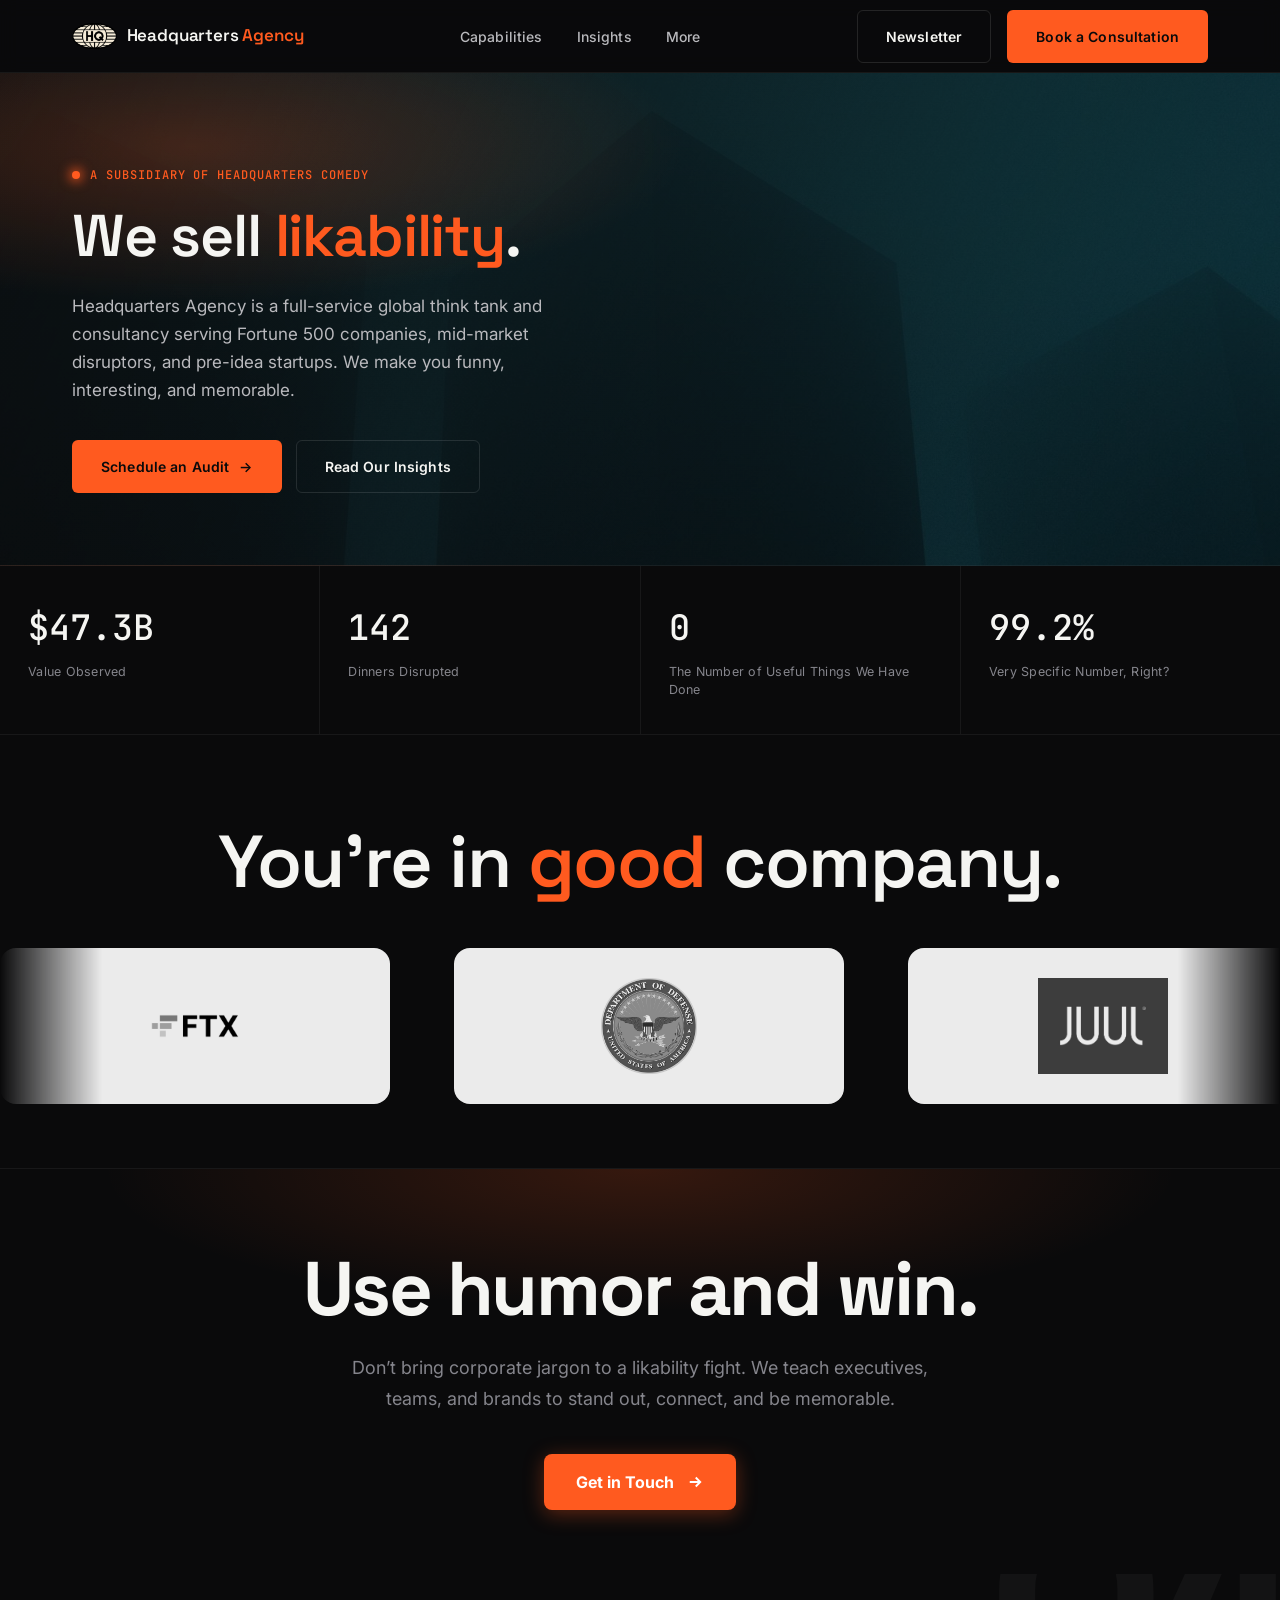
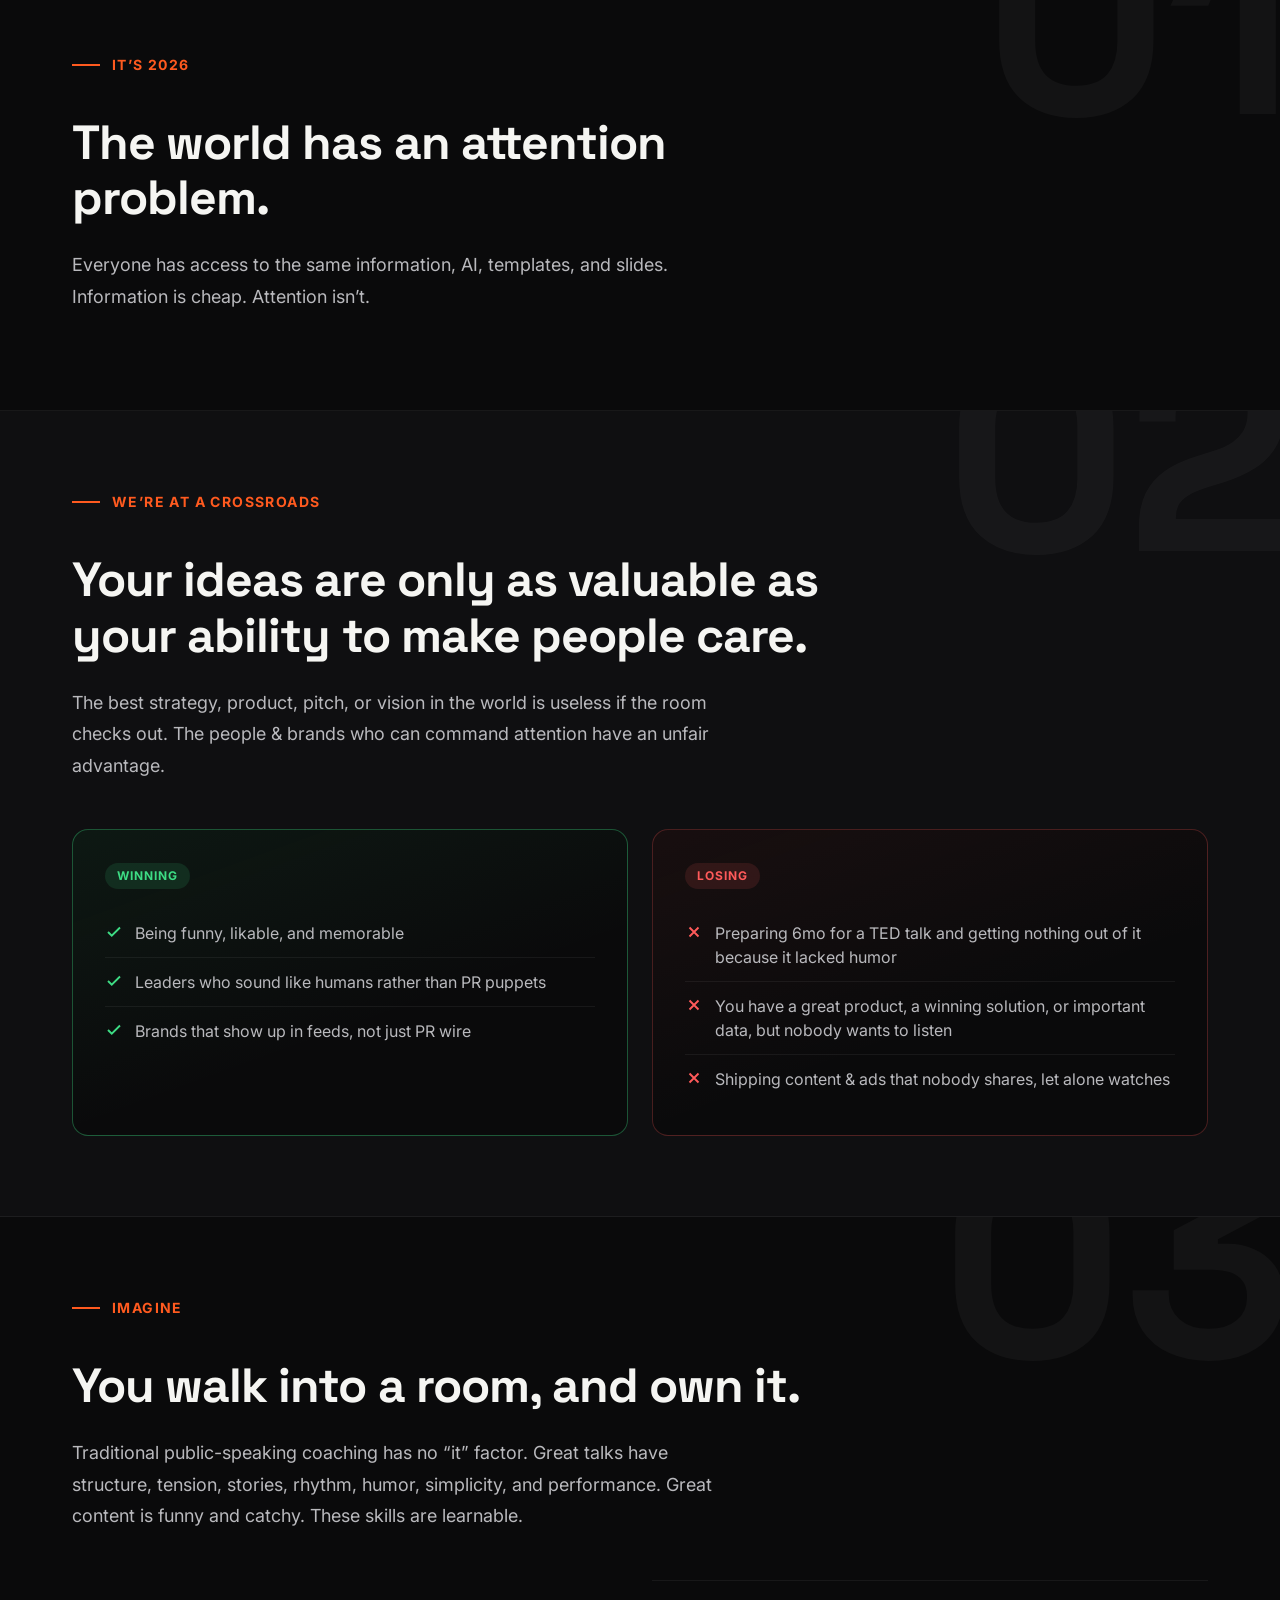
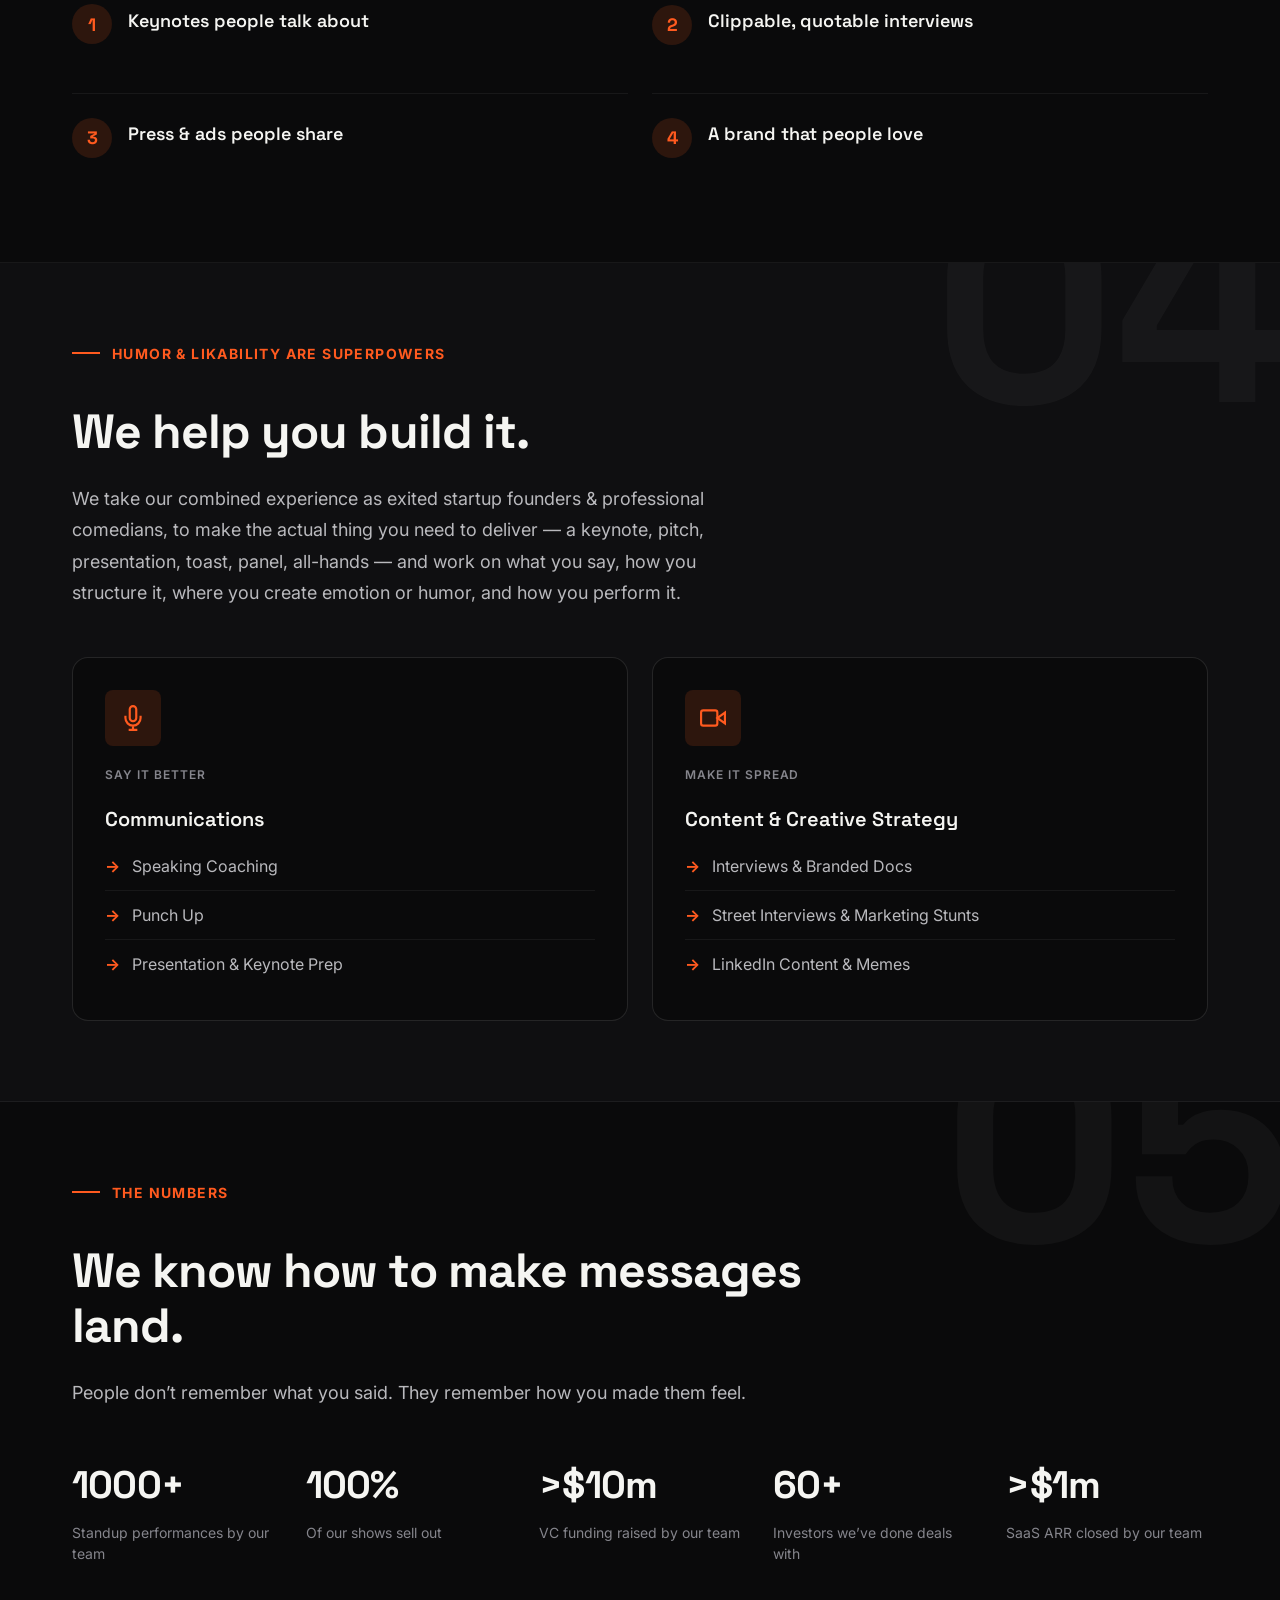
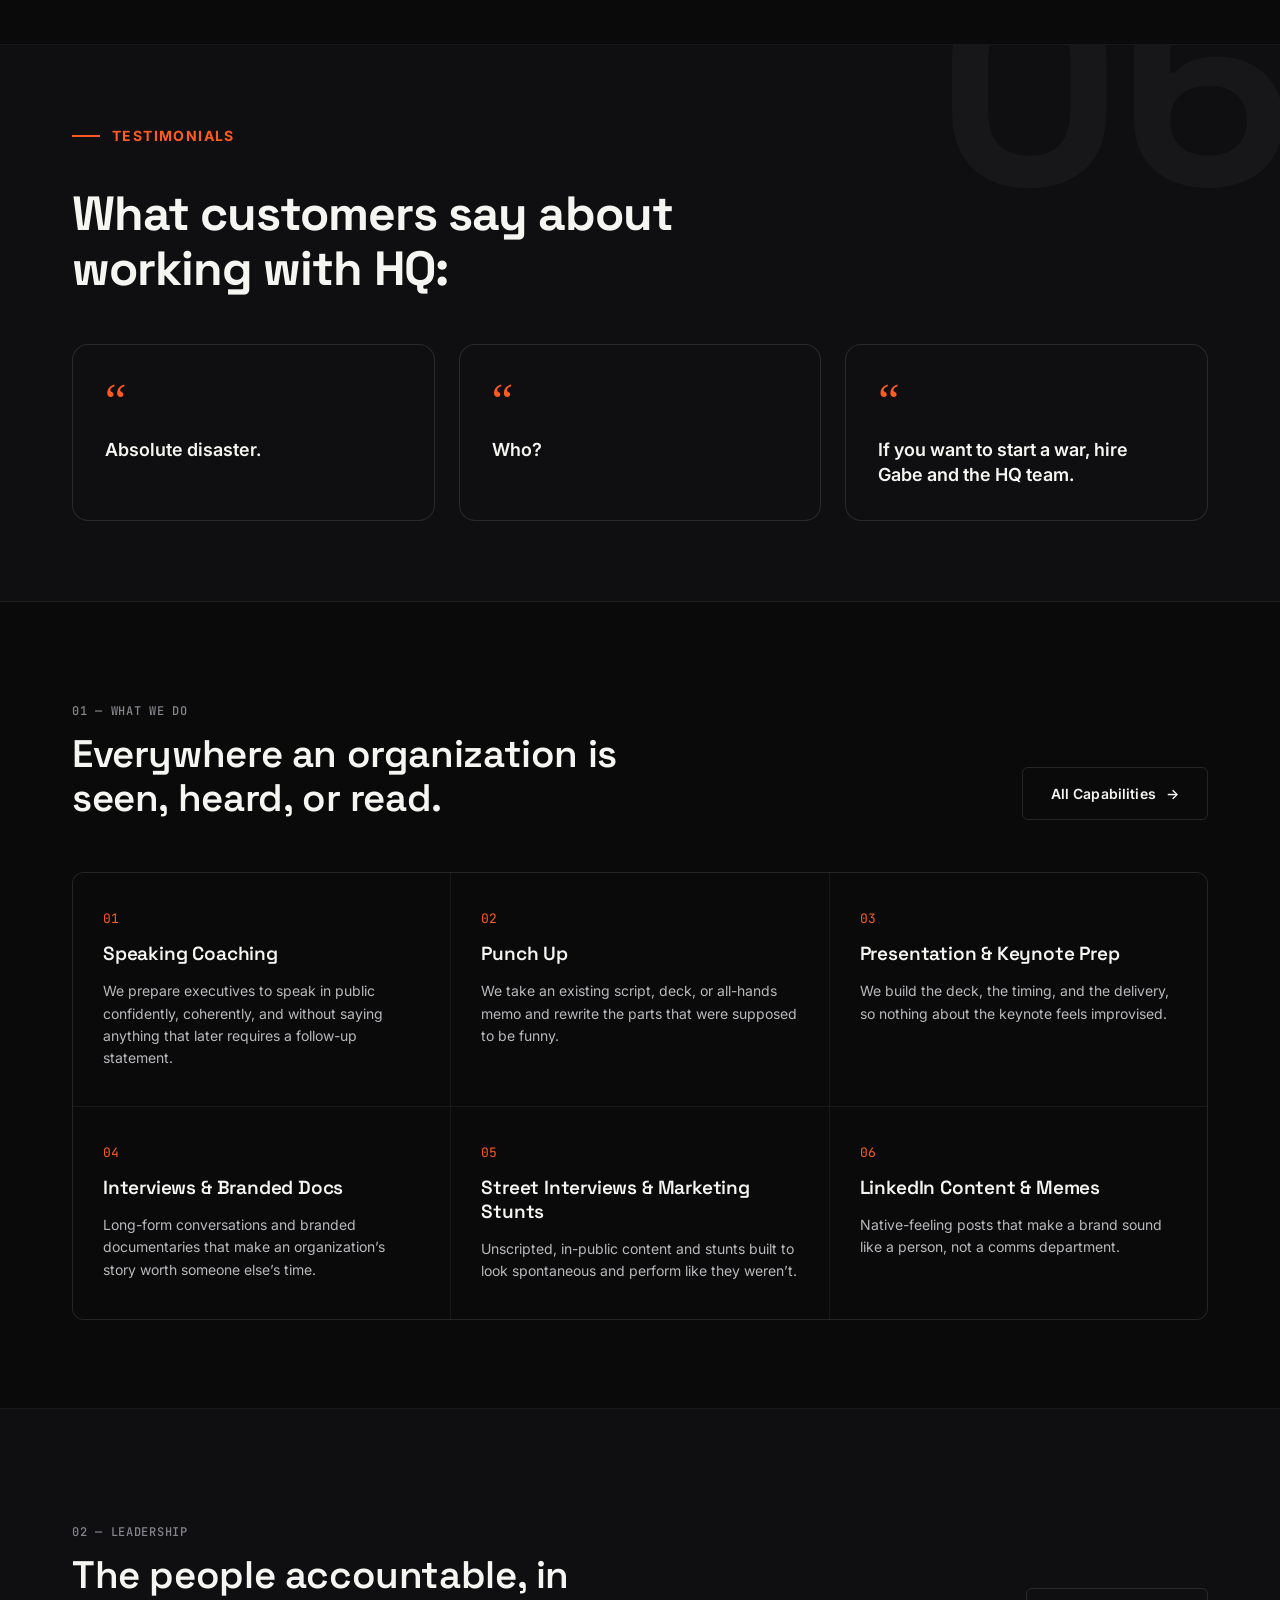
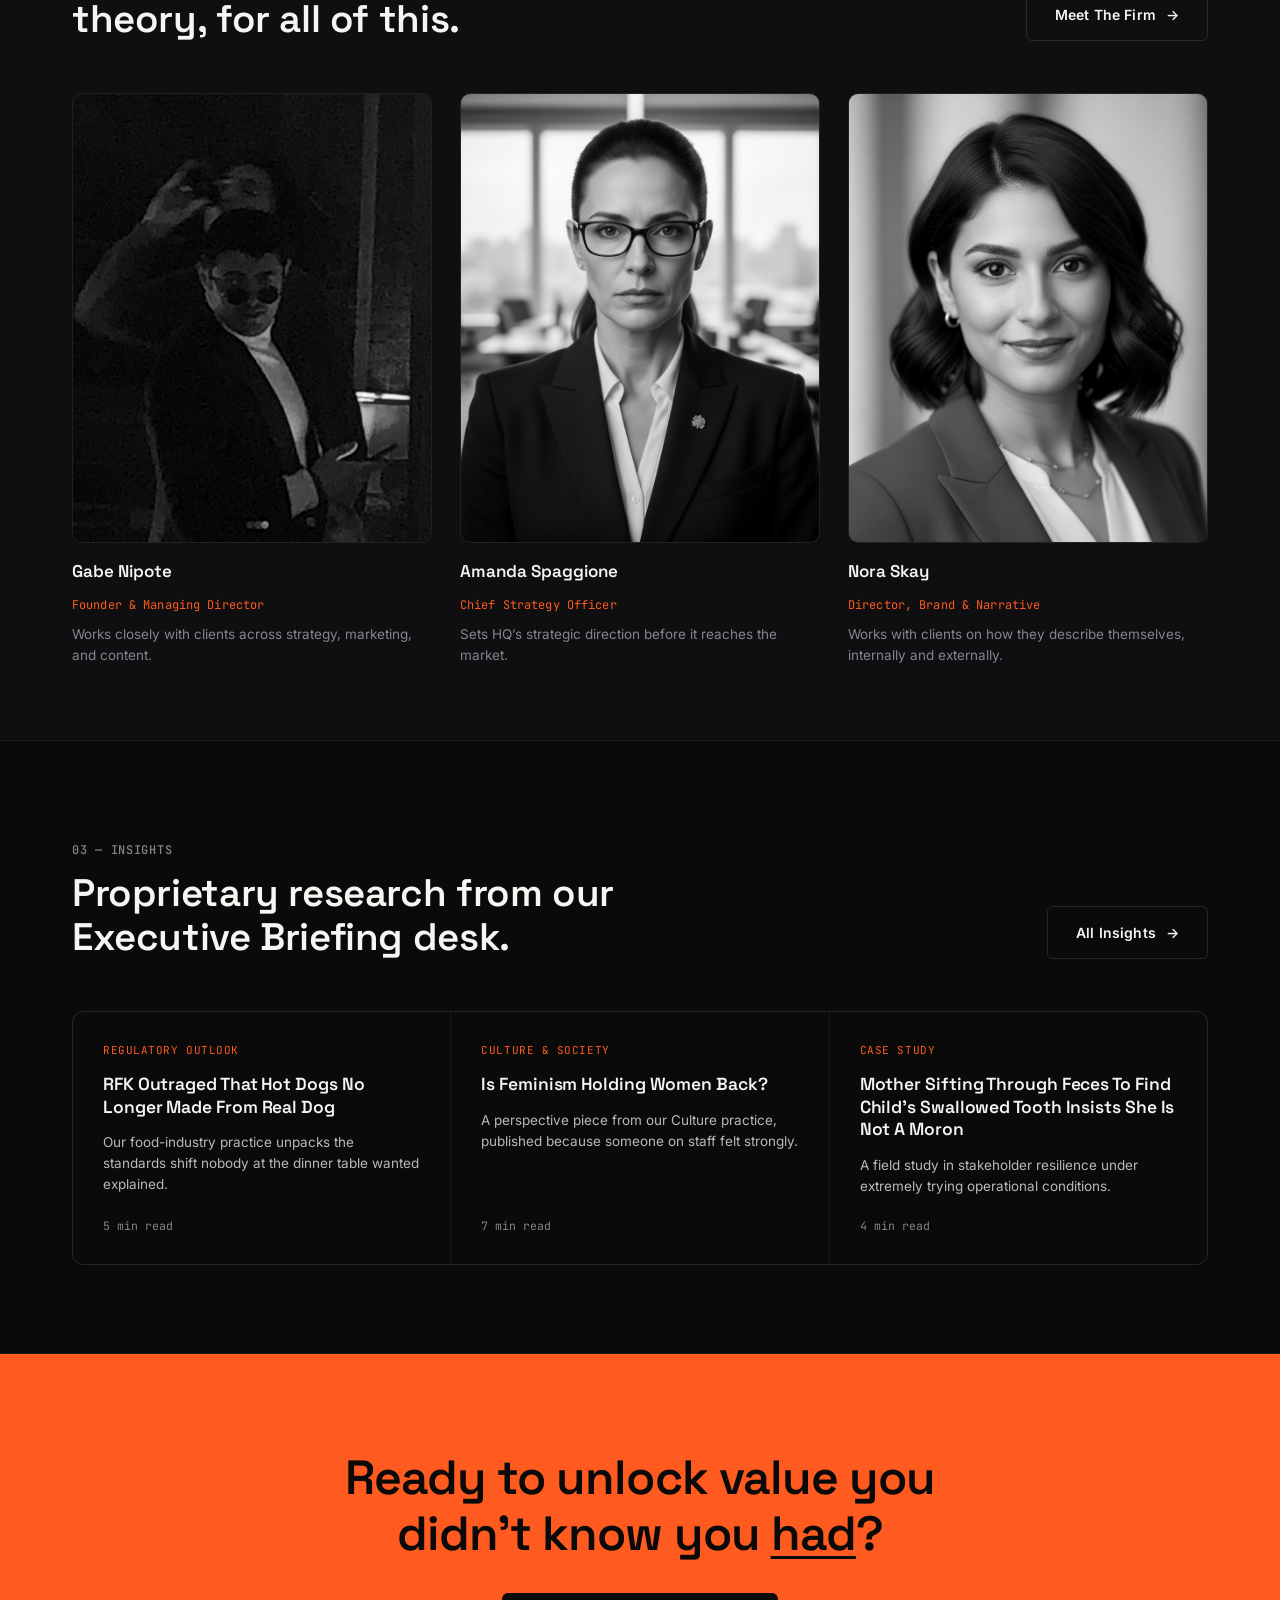
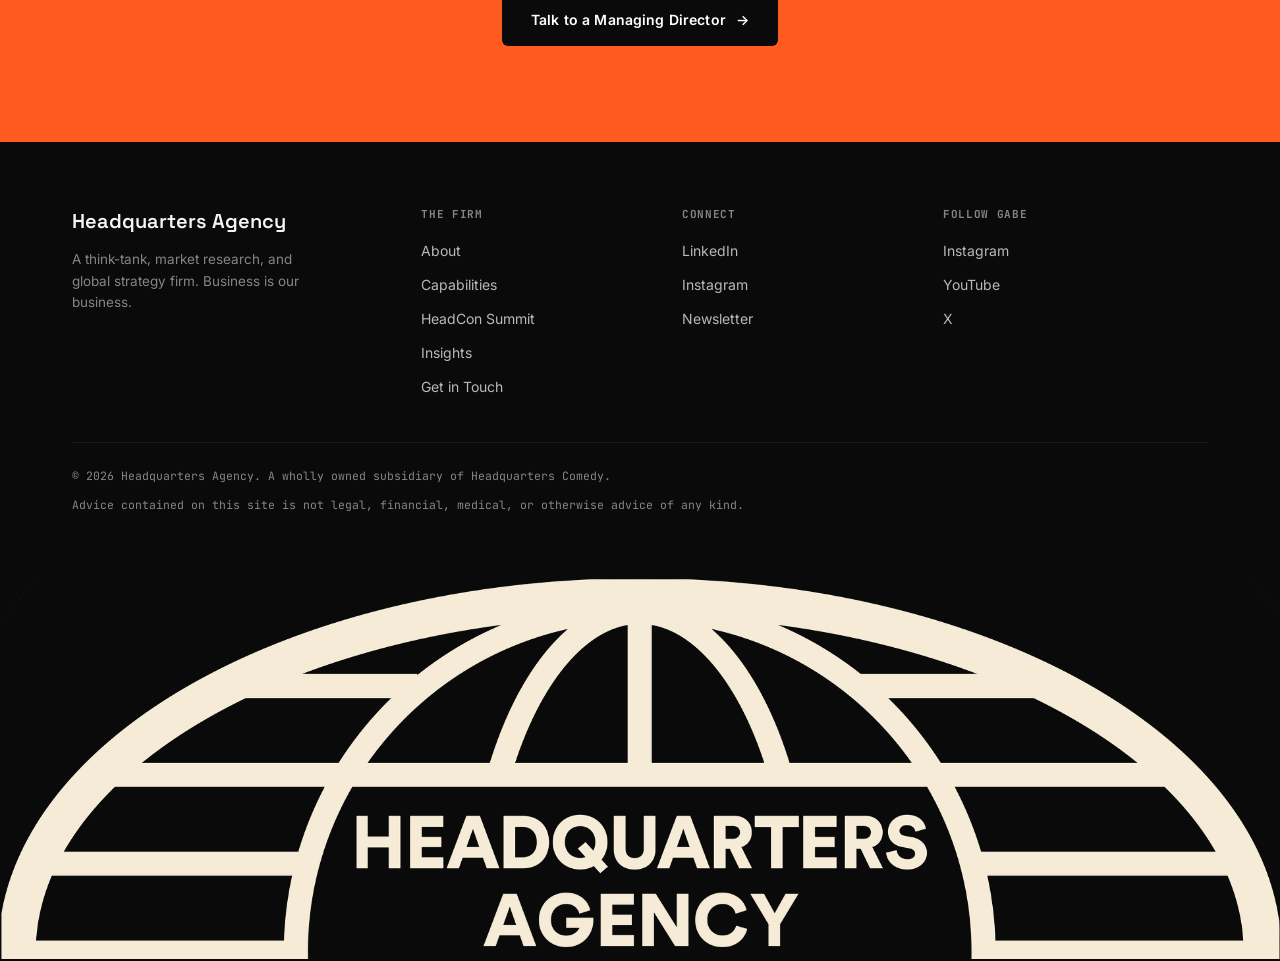
==== commit 659debc7: "Fix stretched footer wordmark on phones with a cached stylesheet vercel.json told browsers to cache " ====
--- a/index.html
+++ b/index.html
@@ -26,7 +26,7 @@
     <link rel="manifest" href="site.webmanifest">
     <meta name="theme-color" content="#0a0a0b">
 
-    <link rel="stylesheet" href="styles-firm.css">
+    <link rel="stylesheet" href="styles-firm.css?v=20261005">
     <link rel="preconnect" href="https://fonts.googleapis.com">
     <link rel="preconnect" href="https://fonts.gstatic.com" crossorigin>
     <link href="https://fonts.googleapis.com/css2?family=Space+Grotesk:wght@400;500;600;700&family=Inter:wght@400;500;600;700&family=JetBrains+Mono:wght@400;500;600&display=swap" rel="stylesheet">
@@ -513,10 +513,10 @@
         </div>
         <!-- Big wordmark, full-bleed, sitting on the very bottom edge -->
         <div class="firm-footer-wordmark" aria-hidden="true">
-            <img src="graphic assets/hq-agency-footer-wordmark.png" alt="" loading="lazy" width="1943" height="582">
+            <img src="graphic assets/hq-agency-footer-wordmark.png" alt="" loading="lazy" width="1943" height="582" style="width:100%;height:auto">
         </div>
     </footer>
 
-    <script src="scripts/site.js"></script>
+    <script src="scripts/site.js?v=20261005"></script>
 </body>
 </html>
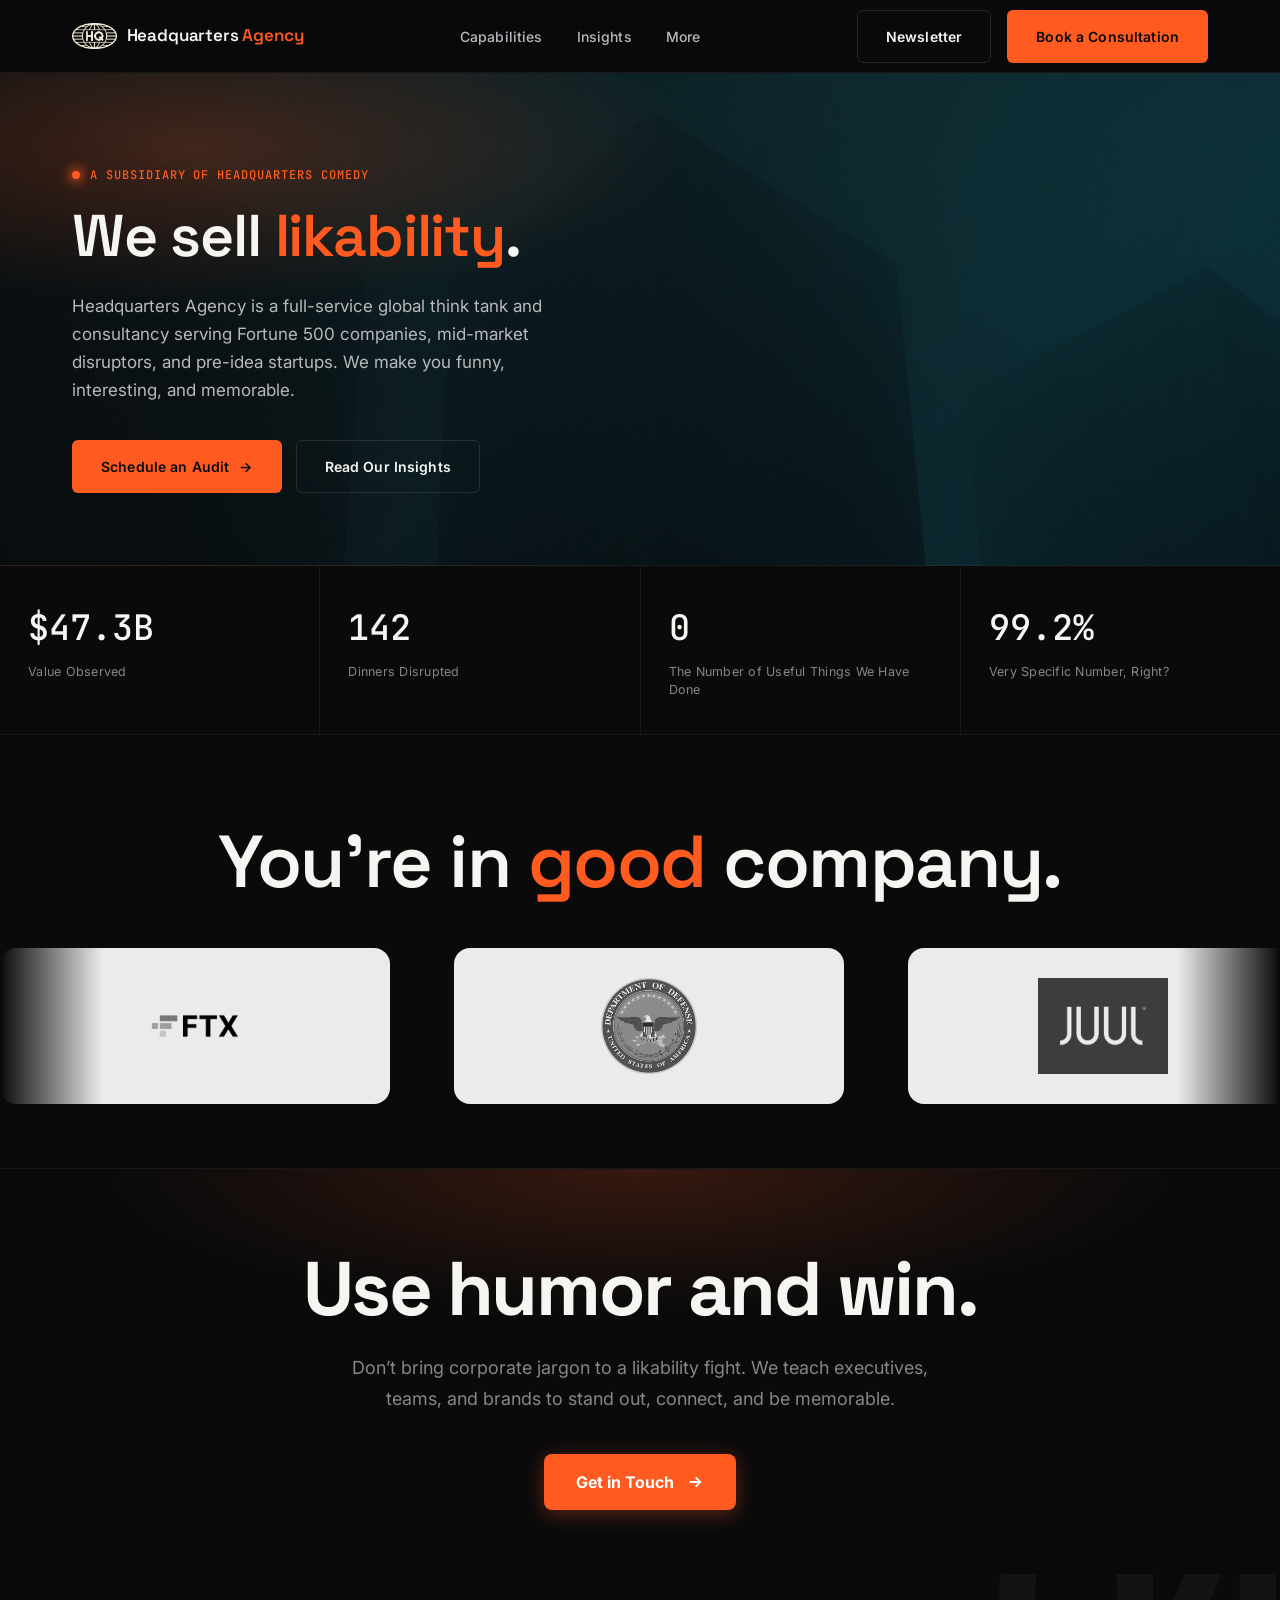
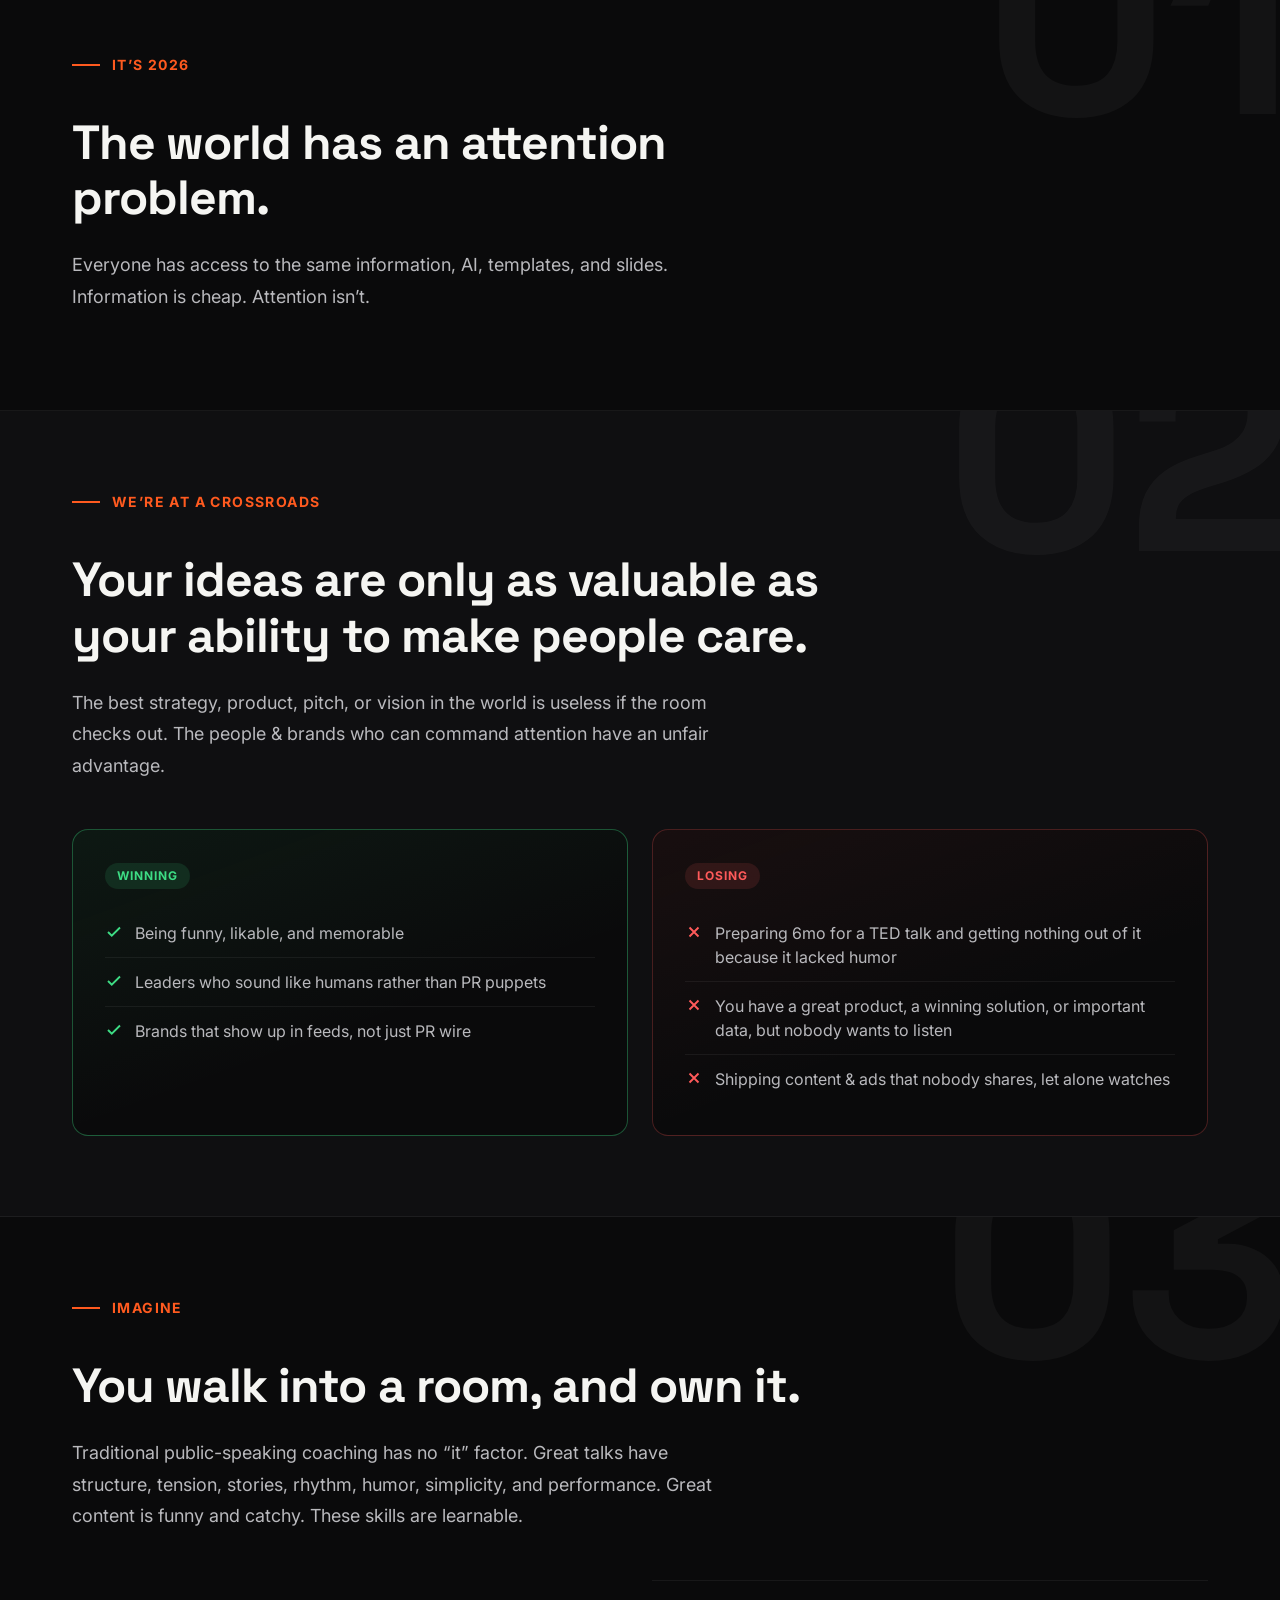
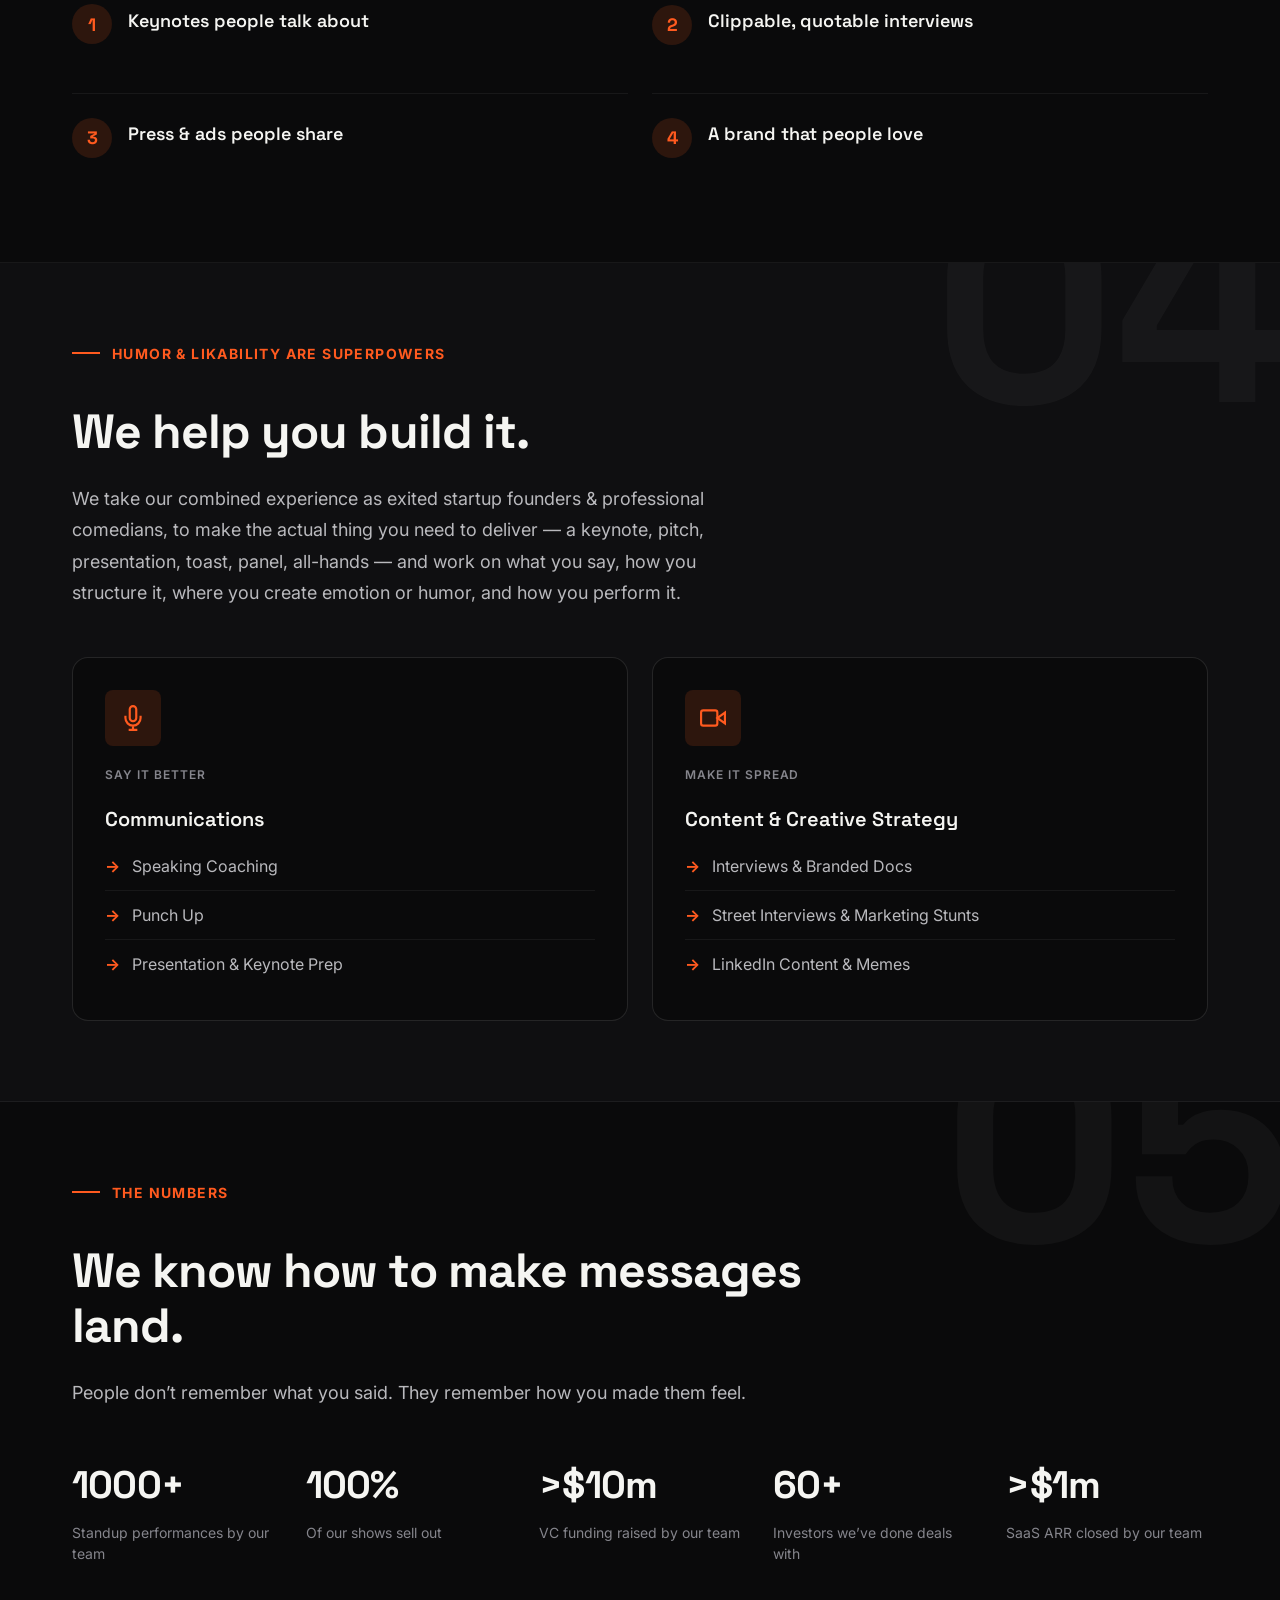
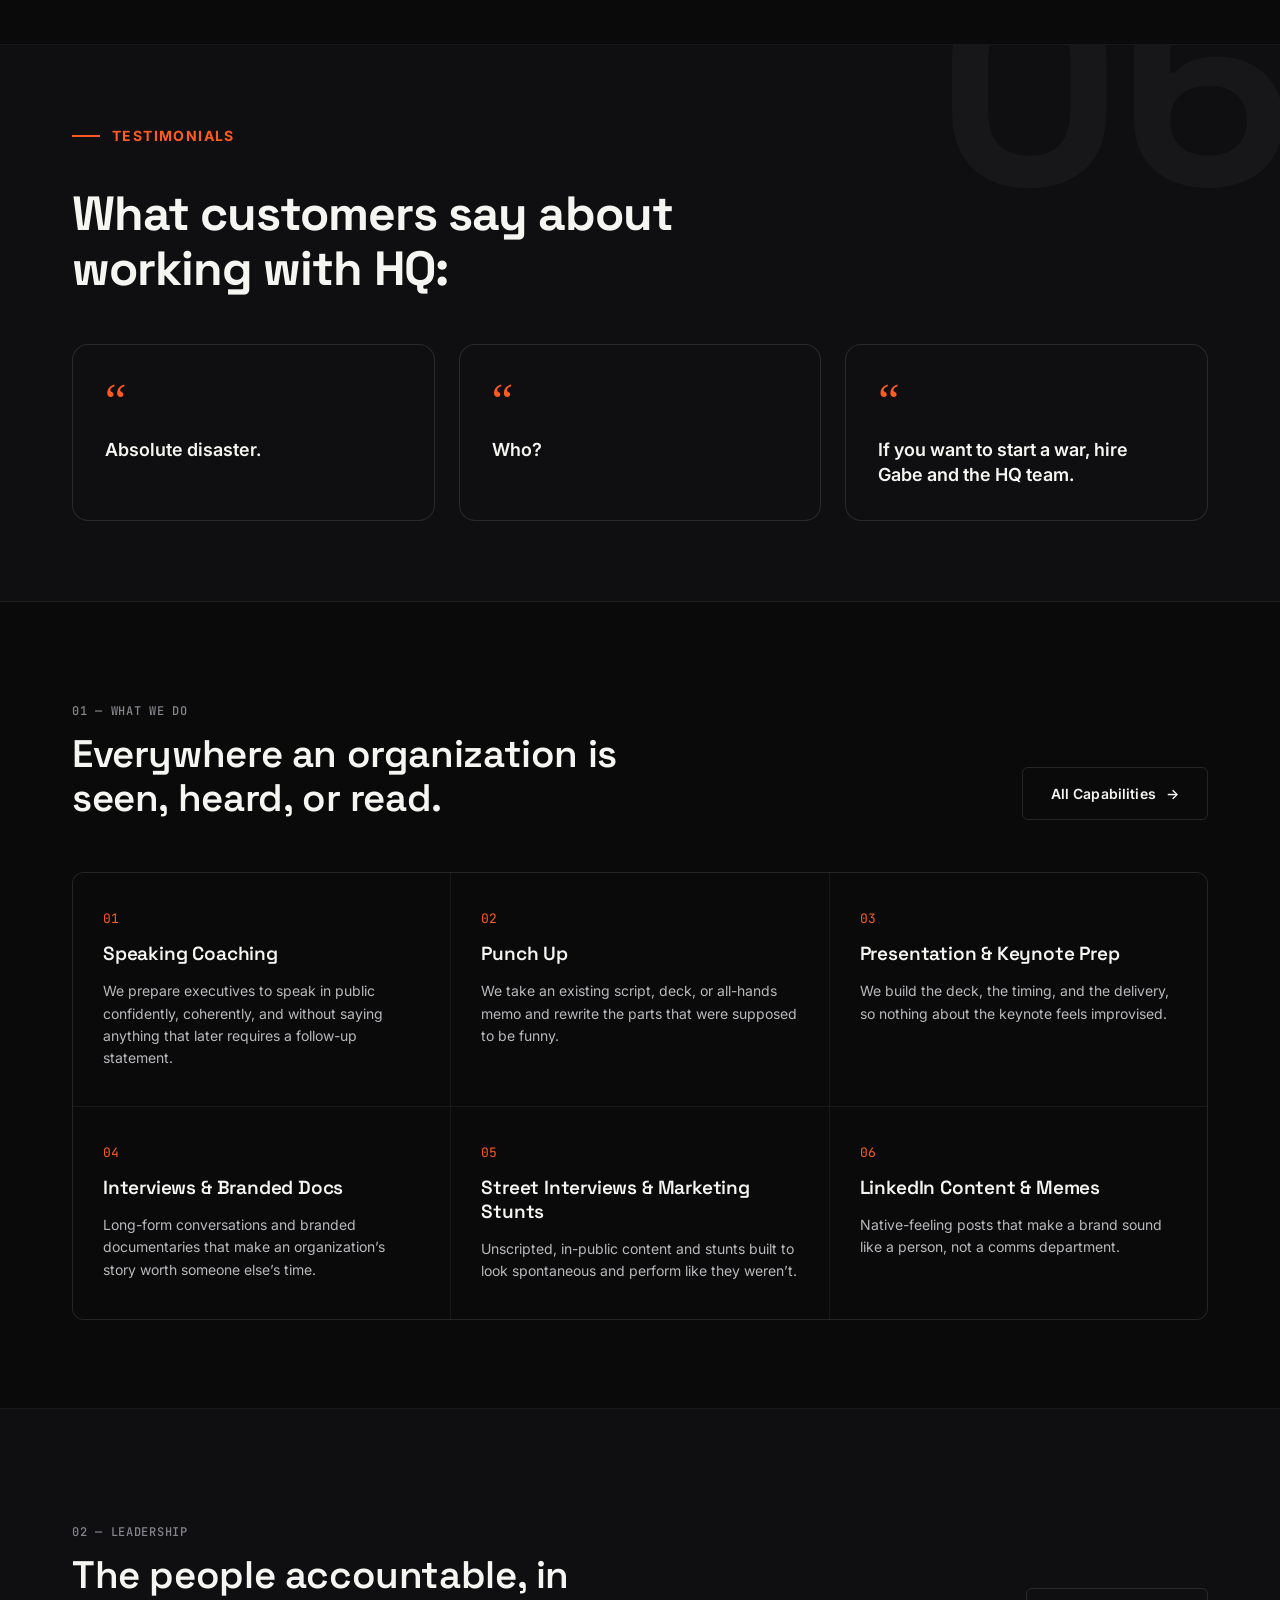
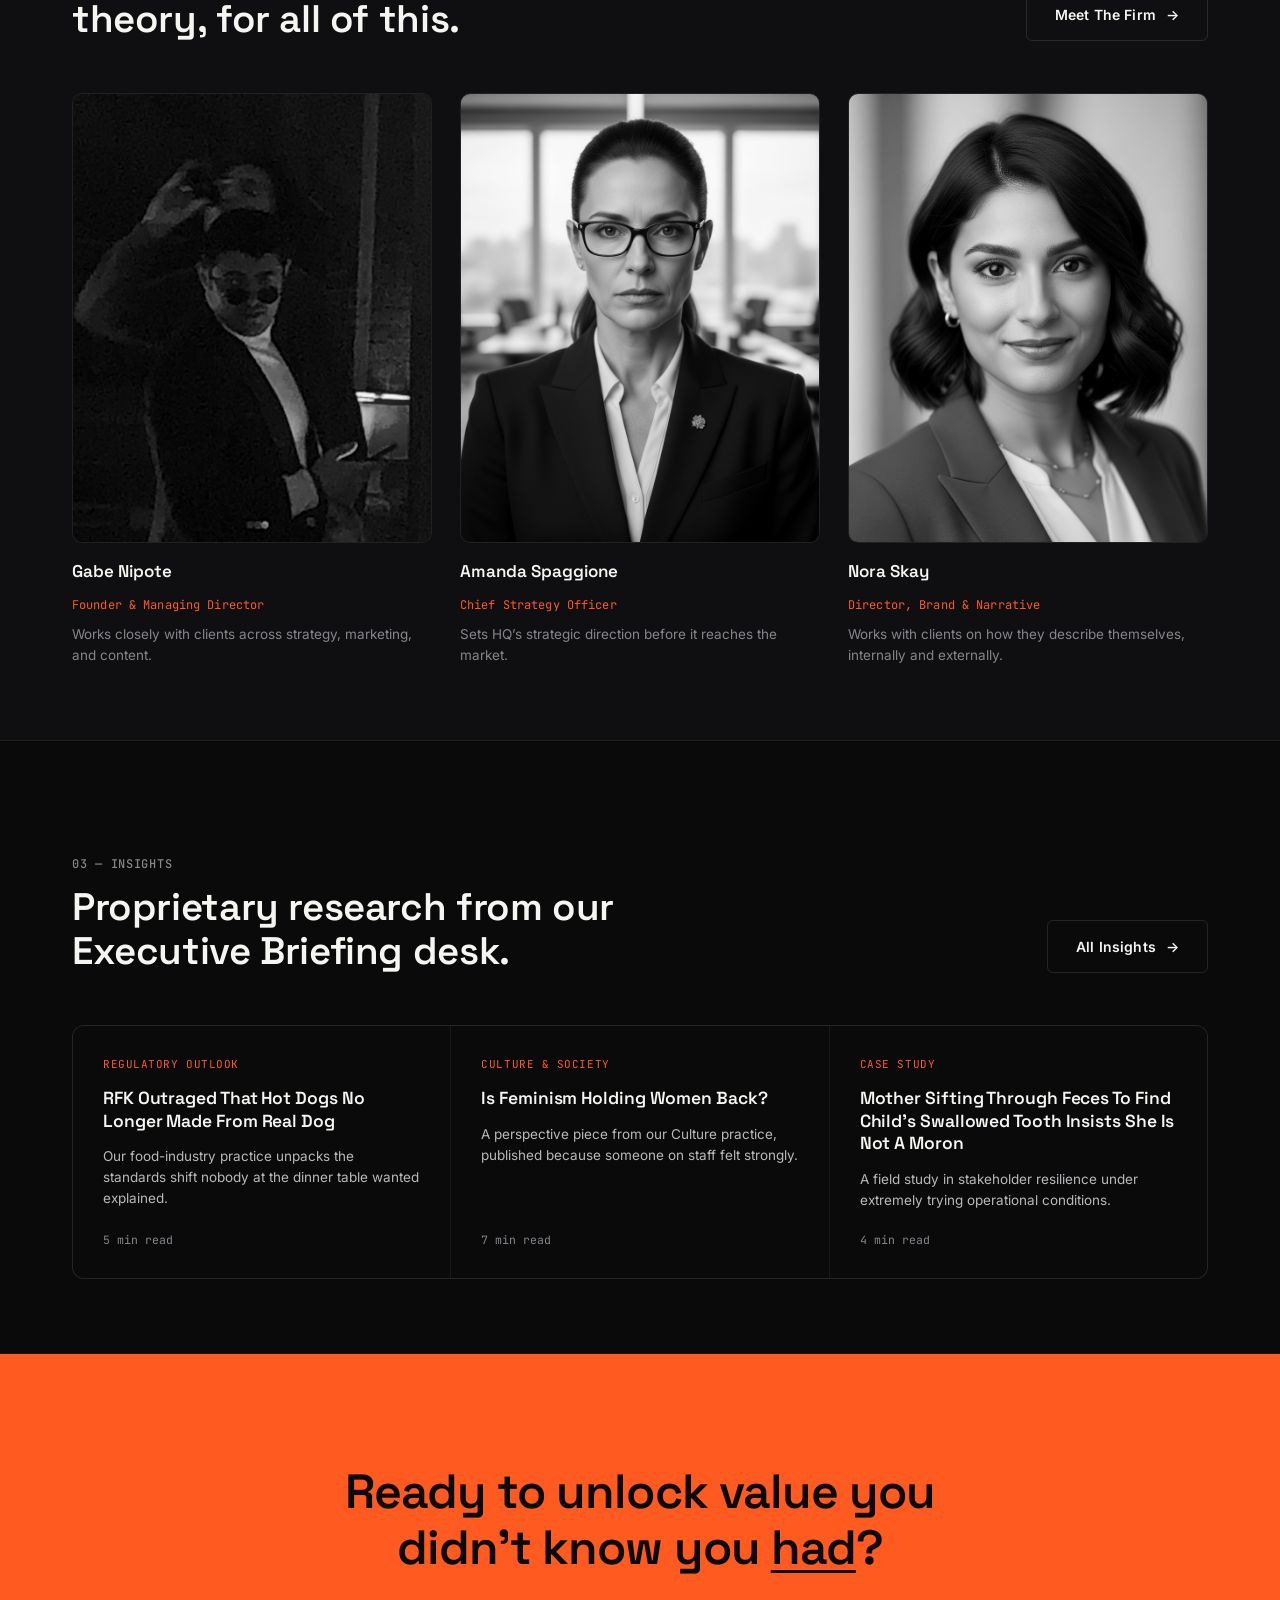
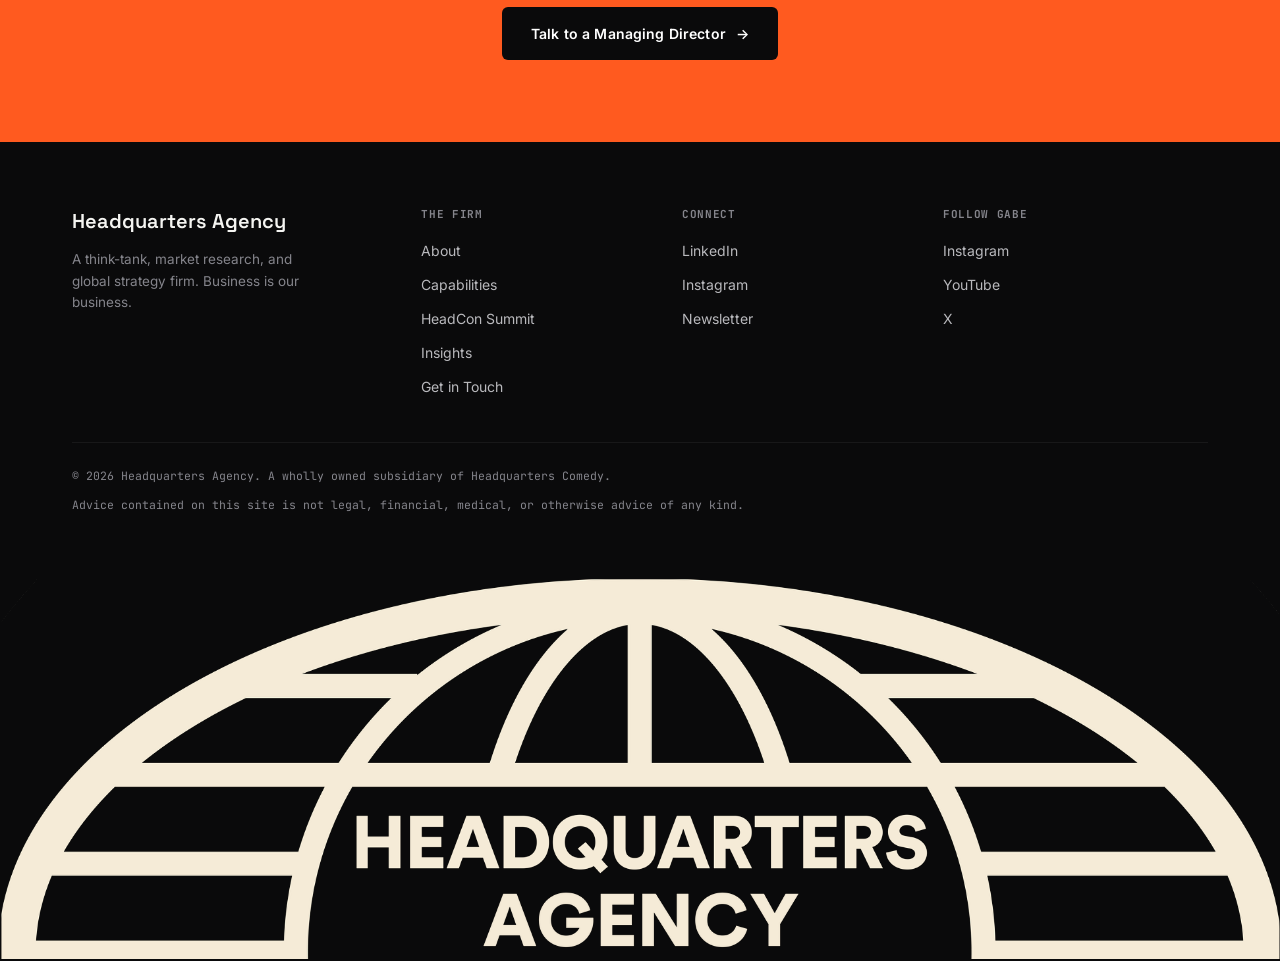
==== commit f75eb3cb: "Use the off-white HQ mark in the nav and refresh the favicon Swap the nav logo for the transparent o" ====
--- a/index.html
+++ b/index.html
@@ -20,10 +20,11 @@
     <meta property="twitter:description" content="A global strategy, technology, and vibes consultancy.">
 
     <!-- Favicon -->
-    <link rel="icon" type="image/png" sizes="32x32" href="graphic assets/favicon-32.png">
-    <link rel="icon" type="image/png" href="graphic assets/hq-agency-badge.png">
-    <link rel="apple-touch-icon" href="graphic assets/apple-touch-icon.png">
-    <link rel="manifest" href="site.webmanifest">
+    <link rel="icon" href="/favicon.ico?v=20261007" sizes="48x48">
+    <link rel="icon" type="image/png" sizes="32x32" href="graphic assets/favicon-32.png?v=20261007">
+    <link rel="icon" type="image/png" href="graphic assets/hq-agency-badge.png?v=20261007">
+    <link rel="apple-touch-icon" href="graphic assets/apple-touch-icon.png?v=20261007">
+    <link rel="manifest" href="site.webmanifest?v=20261007">
     <meta name="theme-color" content="#0a0a0b">
 
     <link rel="stylesheet" href="styles-firm.css?v=20261005">
@@ -38,7 +39,7 @@
     <header class="firm-nav">
         <div class="firm-nav-inner">
             <a href="/" class="firm-brand">
-                <img src="graphic assets/hq-oval-icon.png" alt="Headquarters Agency">
+                <img src="graphic assets/hq-agency-mark-offwhite.png" alt="Headquarters Agency">
                 <span class="firm-brand-word">Headquarters <em>Agency</em></span>
             </a>
             <ul class="firm-nav-links">
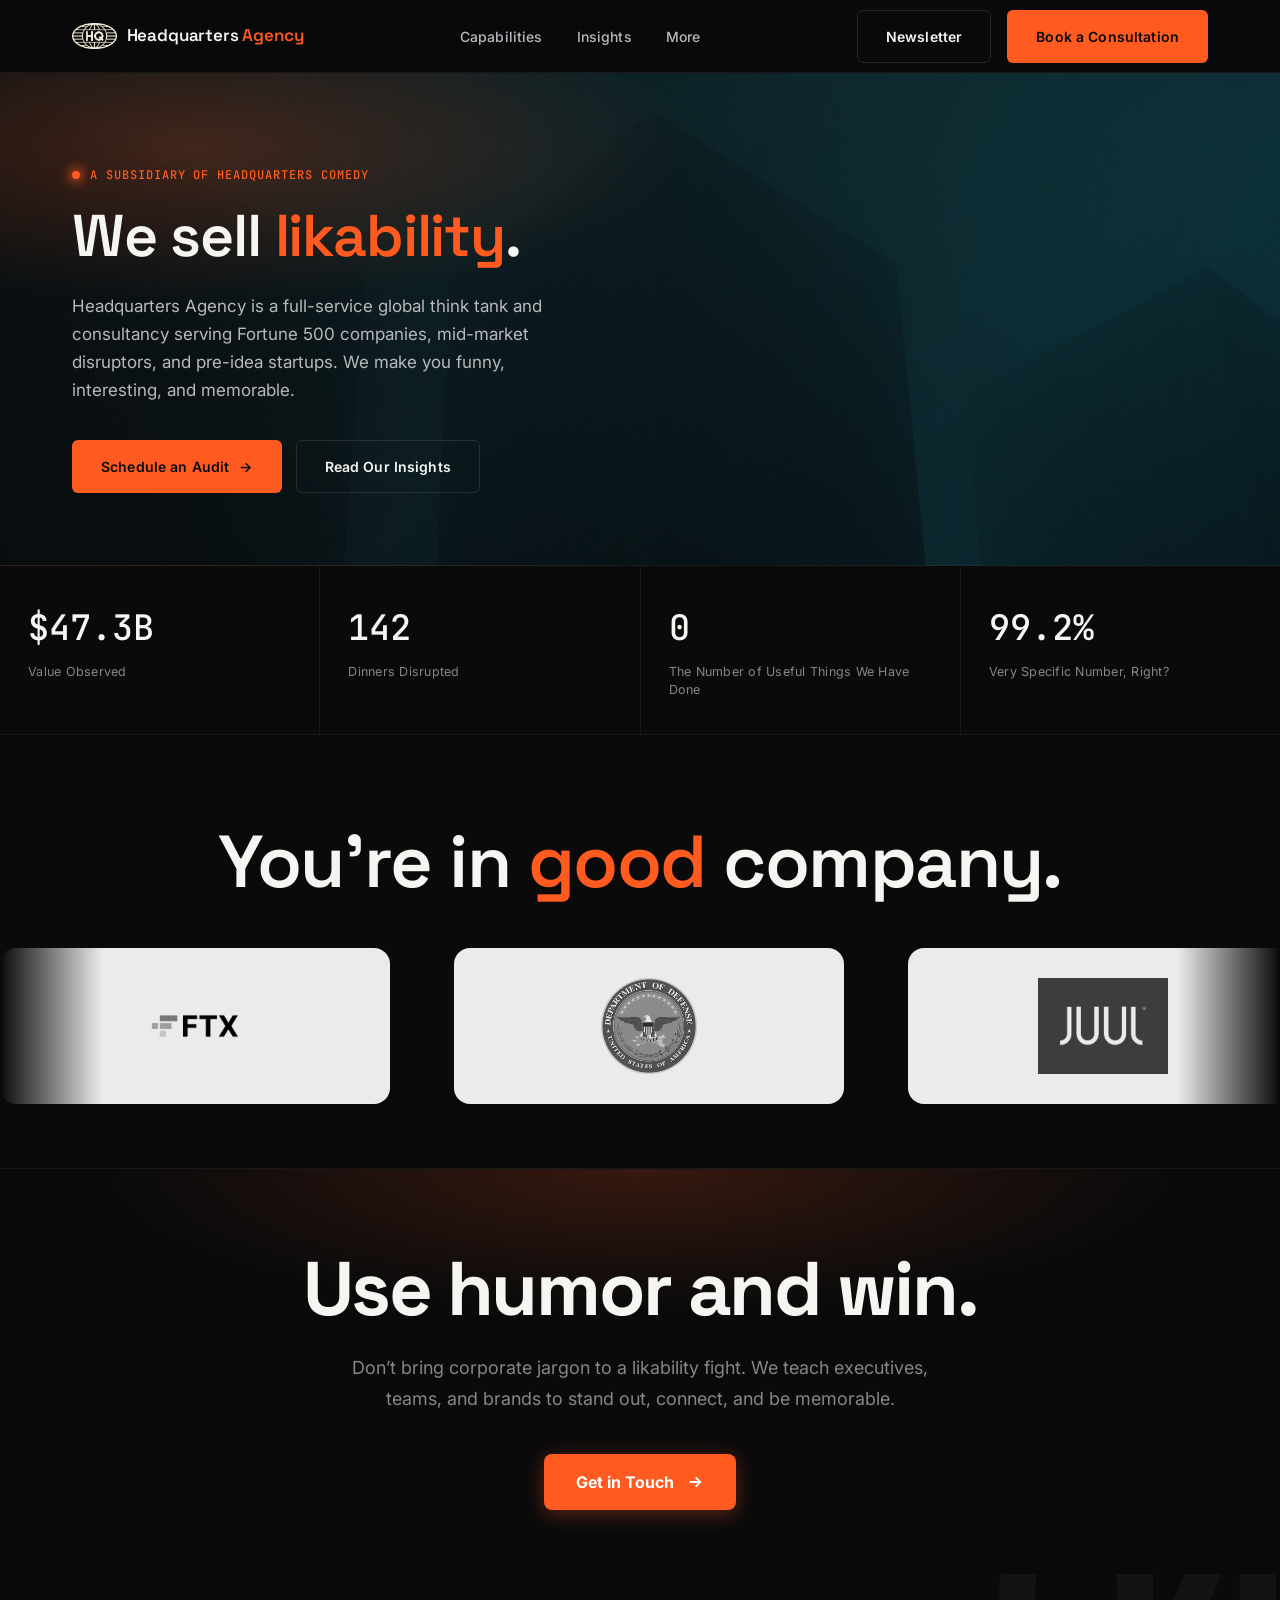
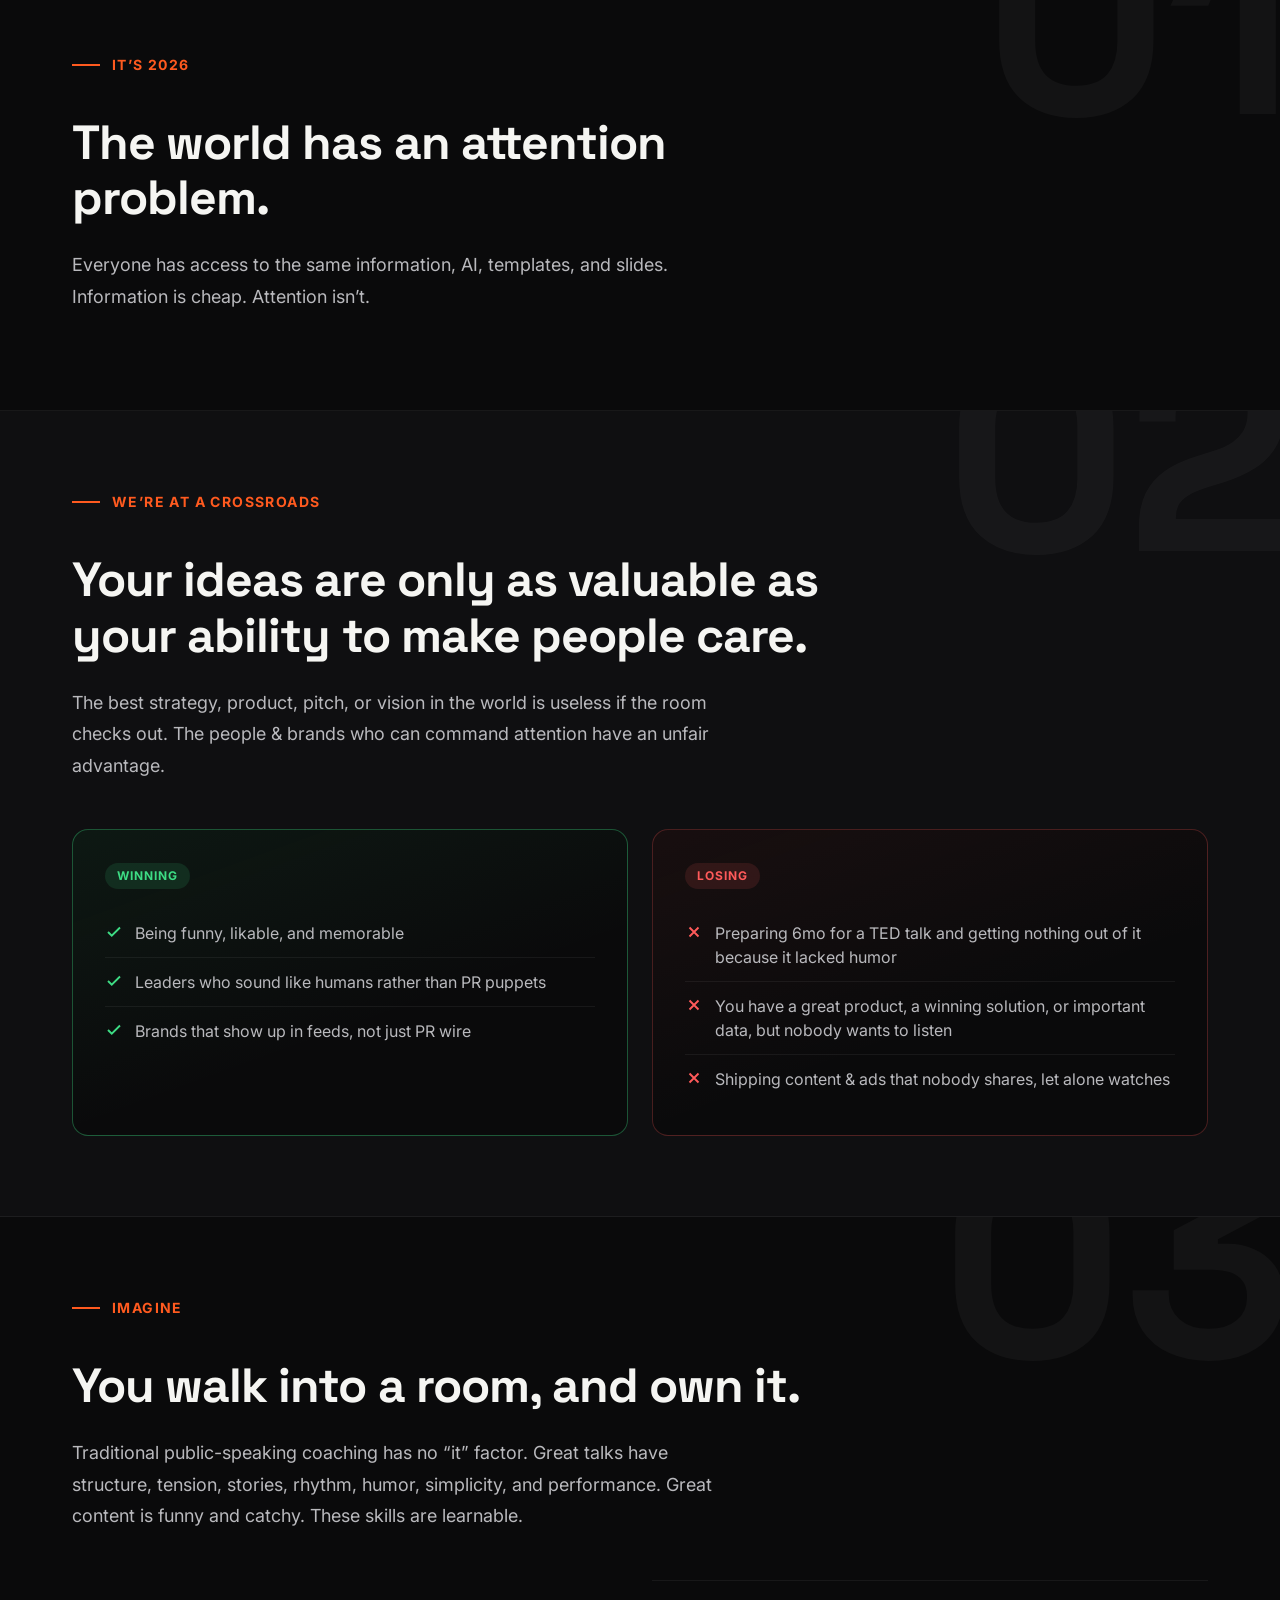
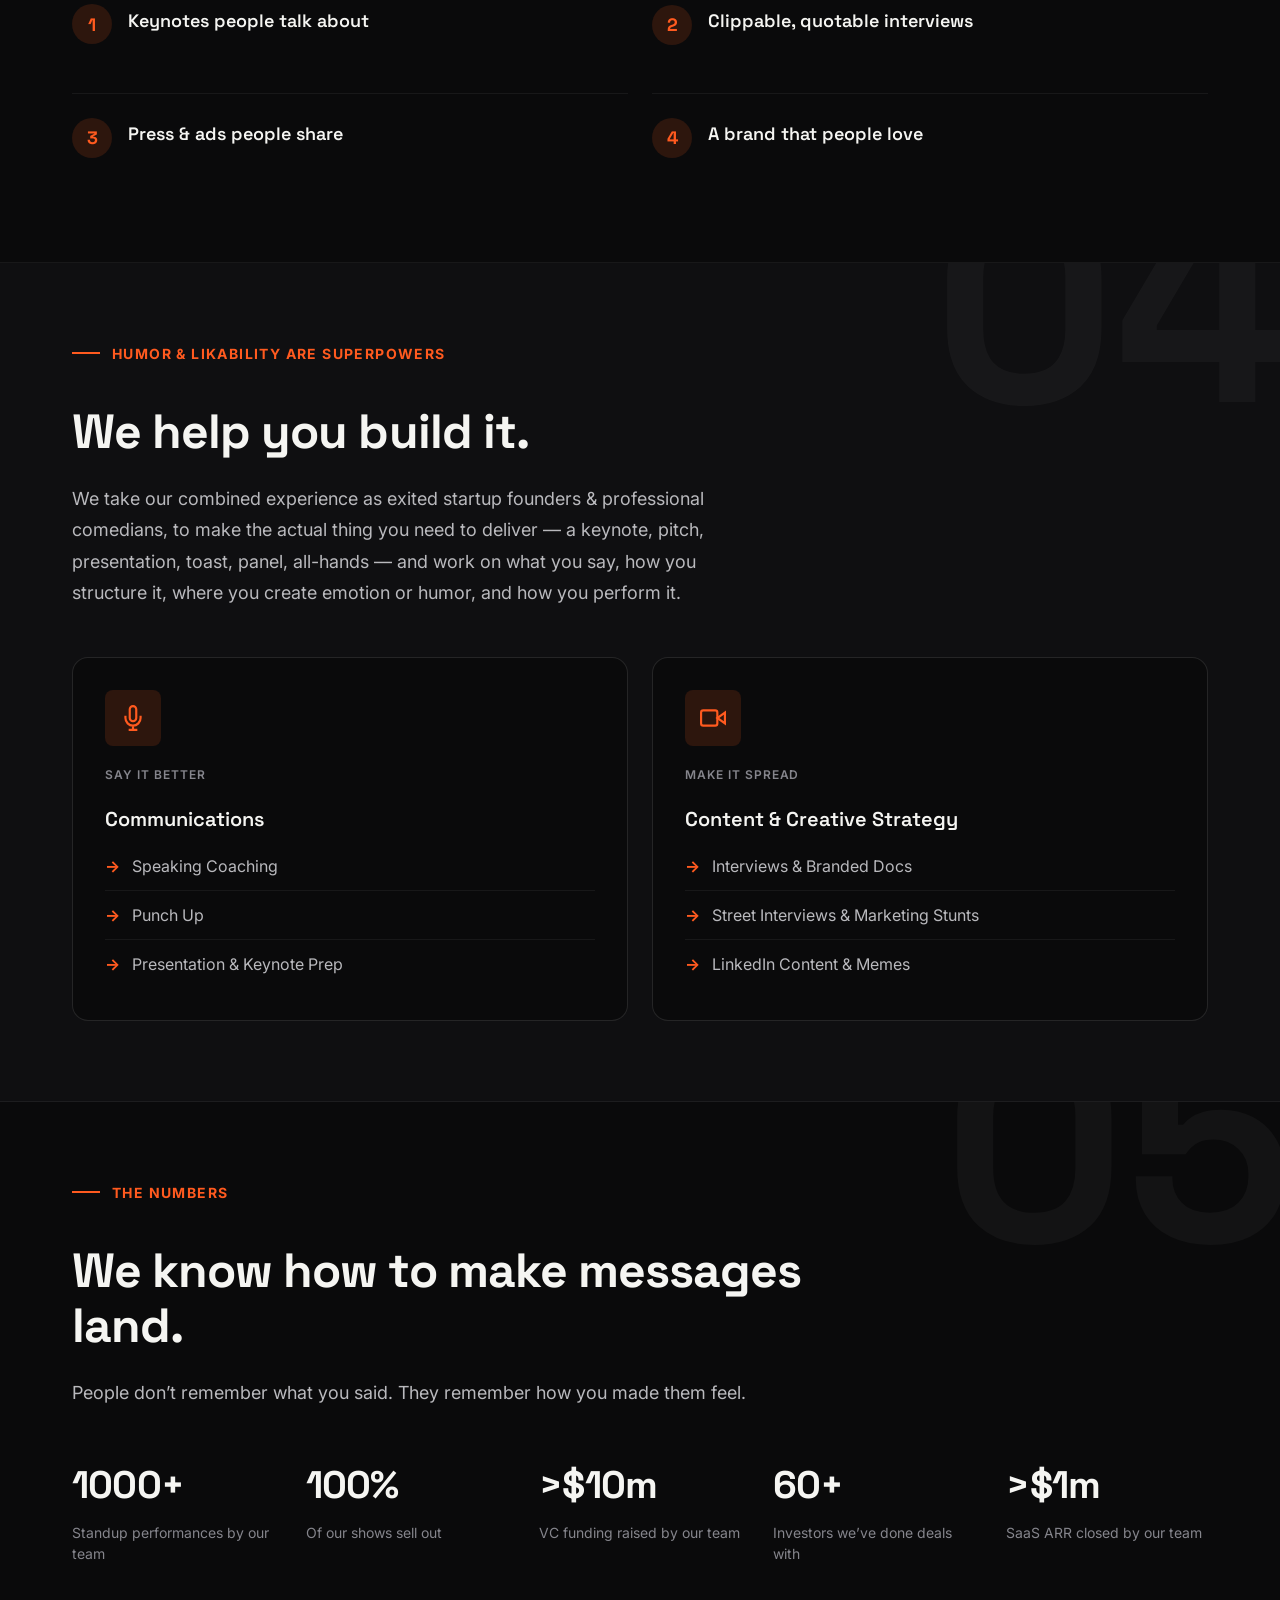
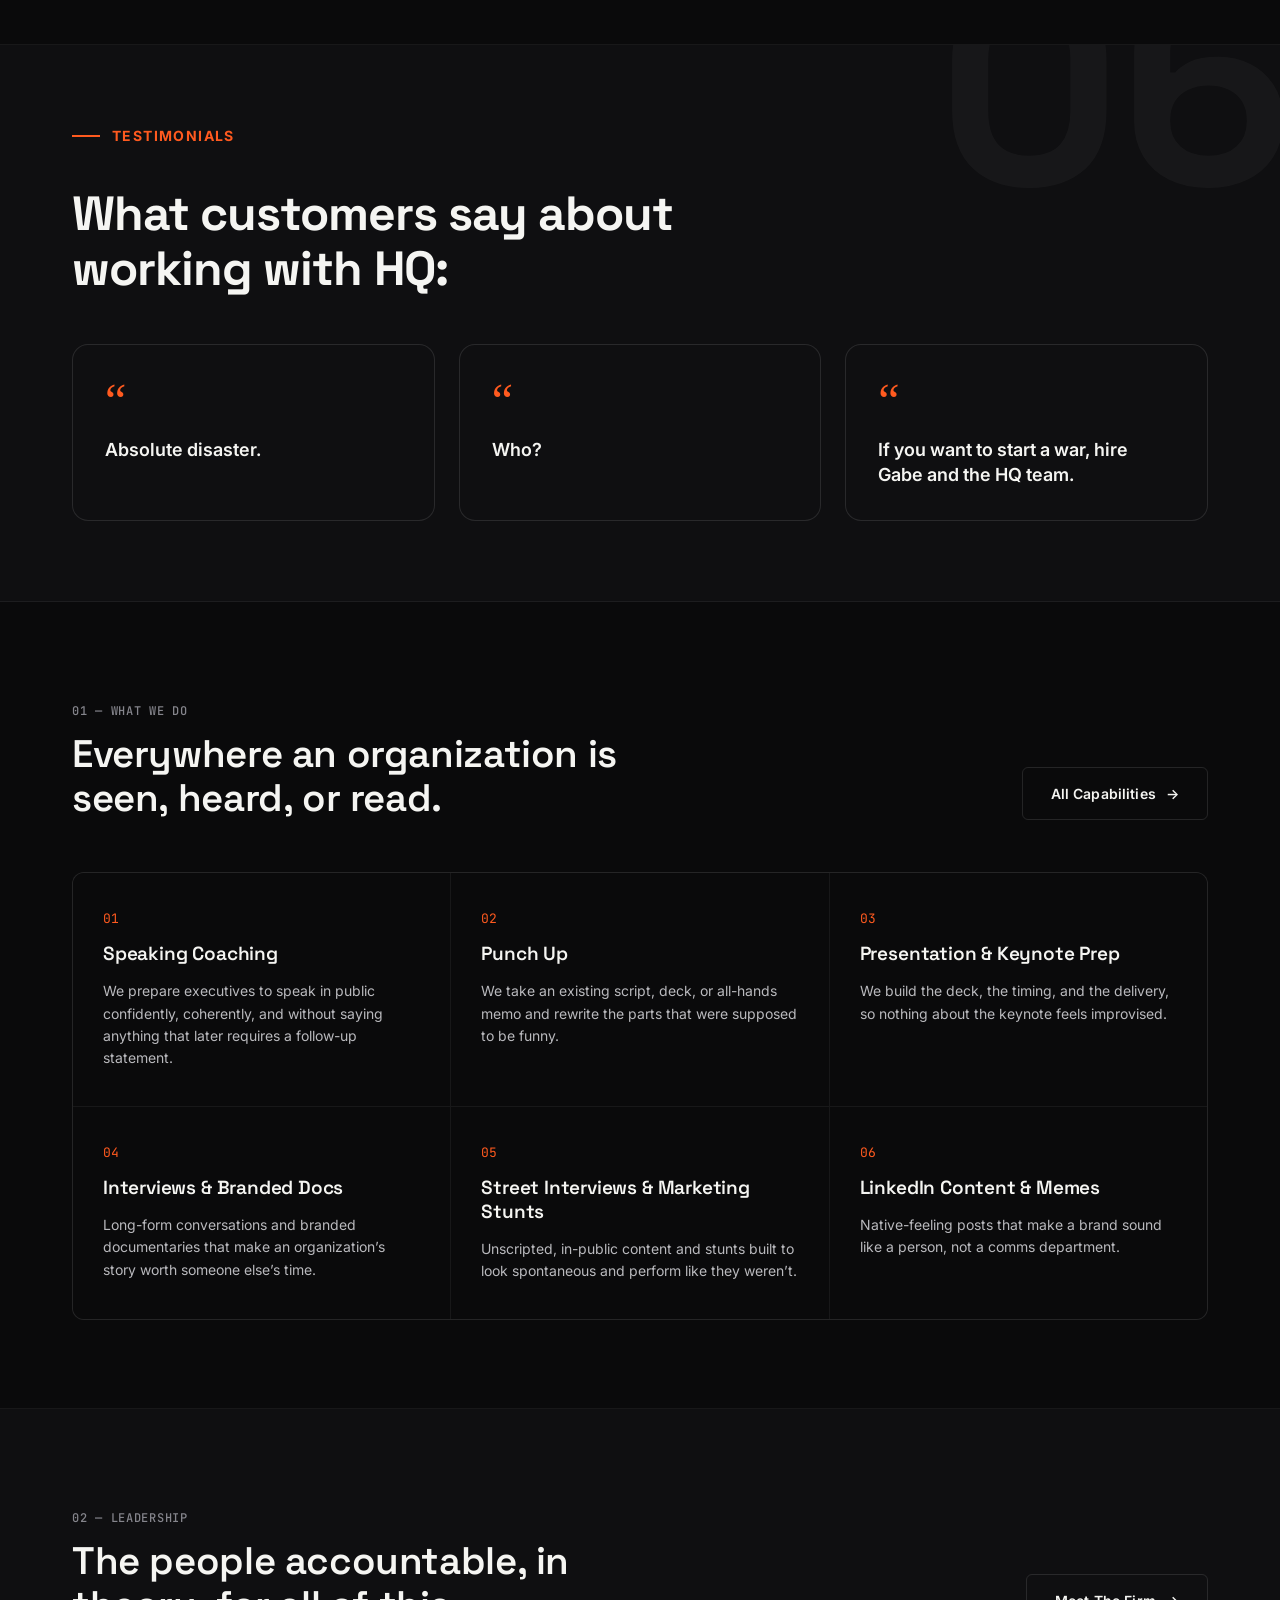
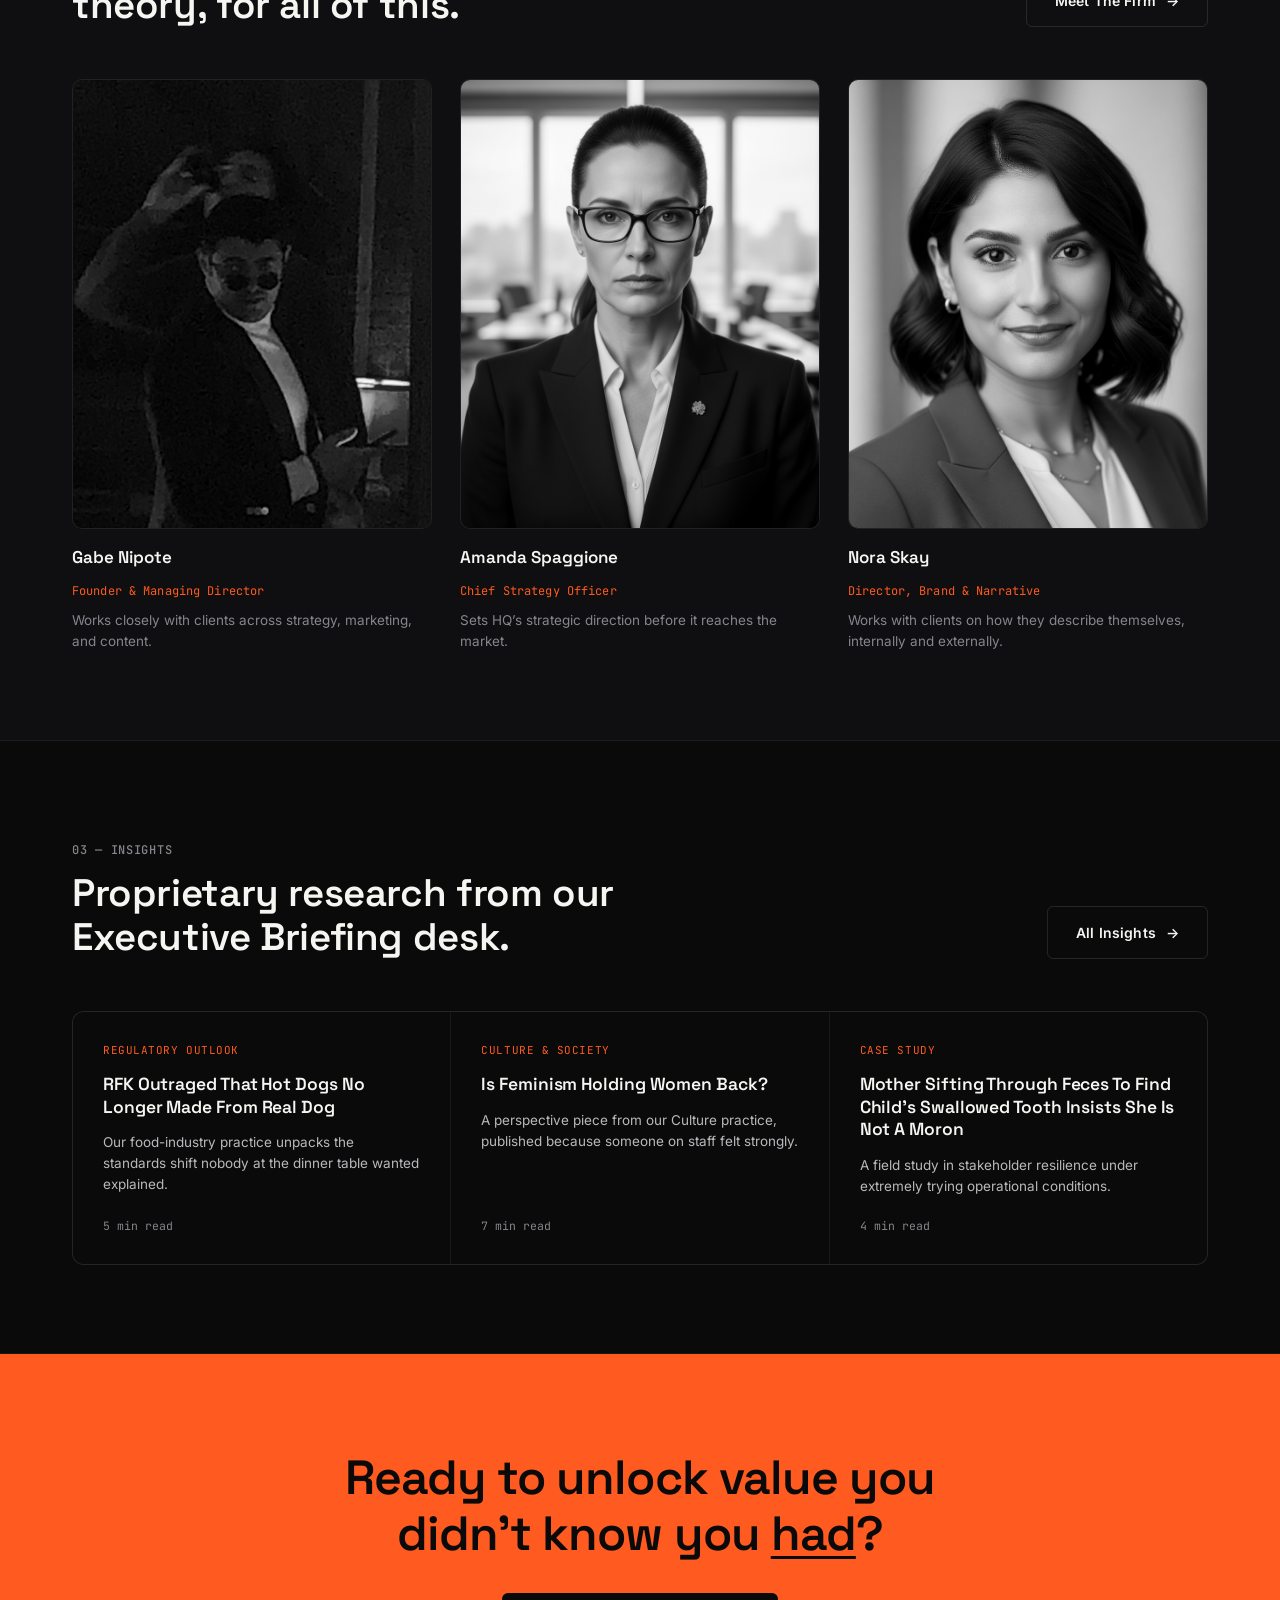
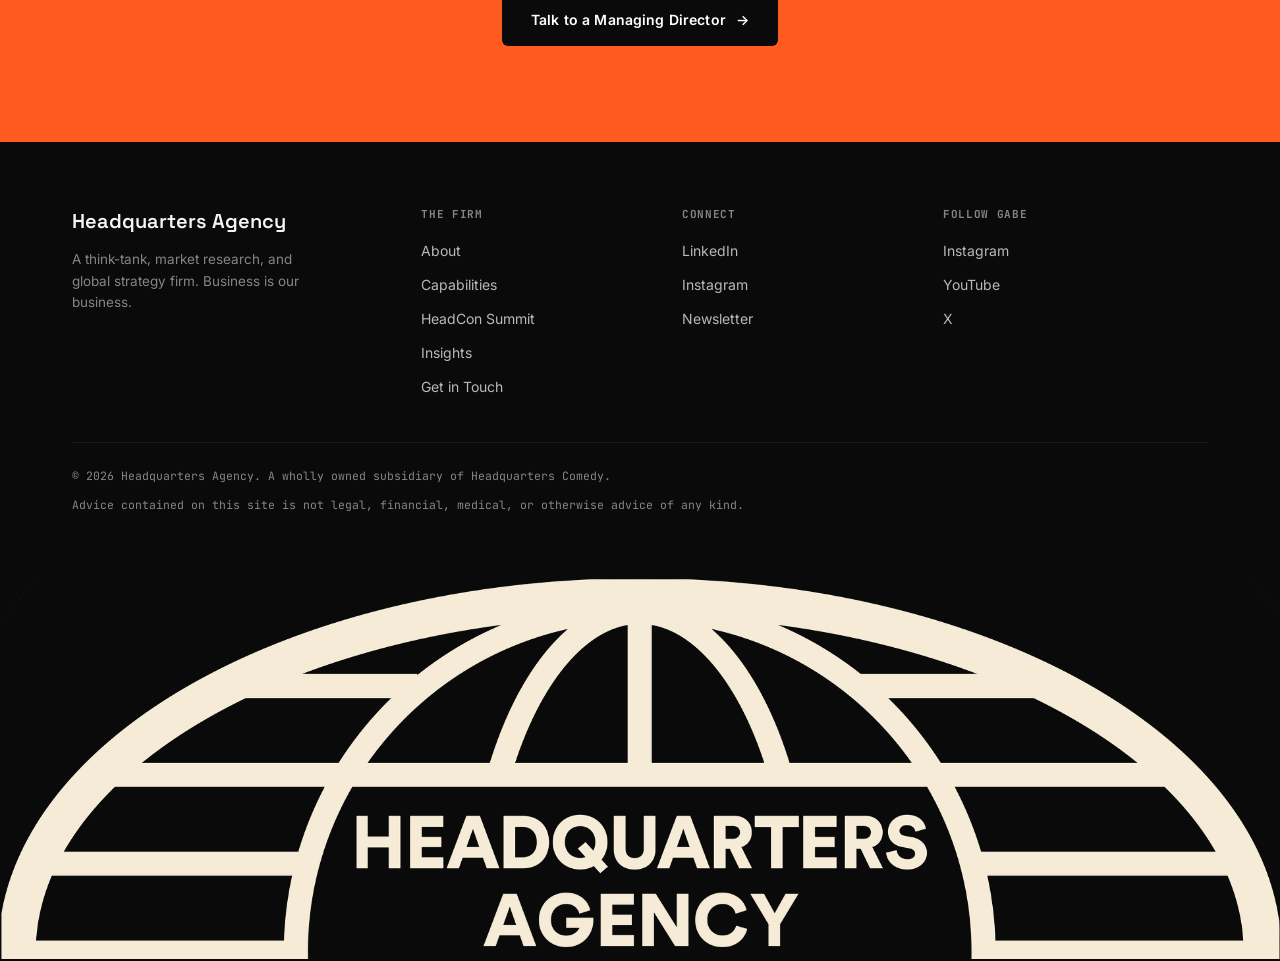
==== commit c0639eee: "Use the new HQ globe badge from Drive as the favicon and app icons Regenerate favicon.ico, the 32px " ====
--- a/index.html
+++ b/index.html
@@ -20,11 +20,11 @@
     <meta property="twitter:description" content="A global strategy, technology, and vibes consultancy.">
 
     <!-- Favicon -->
-    <link rel="icon" href="/favicon.ico?v=20261007" sizes="48x48">
-    <link rel="icon" type="image/png" sizes="32x32" href="graphic assets/favicon-32.png?v=20261007">
-    <link rel="icon" type="image/png" href="graphic assets/hq-agency-badge.png?v=20261007">
-    <link rel="apple-touch-icon" href="graphic assets/apple-touch-icon.png?v=20261007">
-    <link rel="manifest" href="site.webmanifest?v=20261007">
+    <link rel="icon" href="/favicon.ico?v=20261009" sizes="48x48">
+    <link rel="icon" type="image/png" sizes="32x32" href="graphic assets/favicon-32.png?v=20261009">
+    <link rel="icon" type="image/png" href="graphic assets/hq-agency-badge.png?v=20261009">
+    <link rel="apple-touch-icon" href="graphic assets/apple-touch-icon.png?v=20261009">
+    <link rel="manifest" href="site.webmanifest?v=20261009">
     <meta name="theme-color" content="#0a0a0b">
 
     <link rel="stylesheet" href="styles-firm.css?v=20261005">
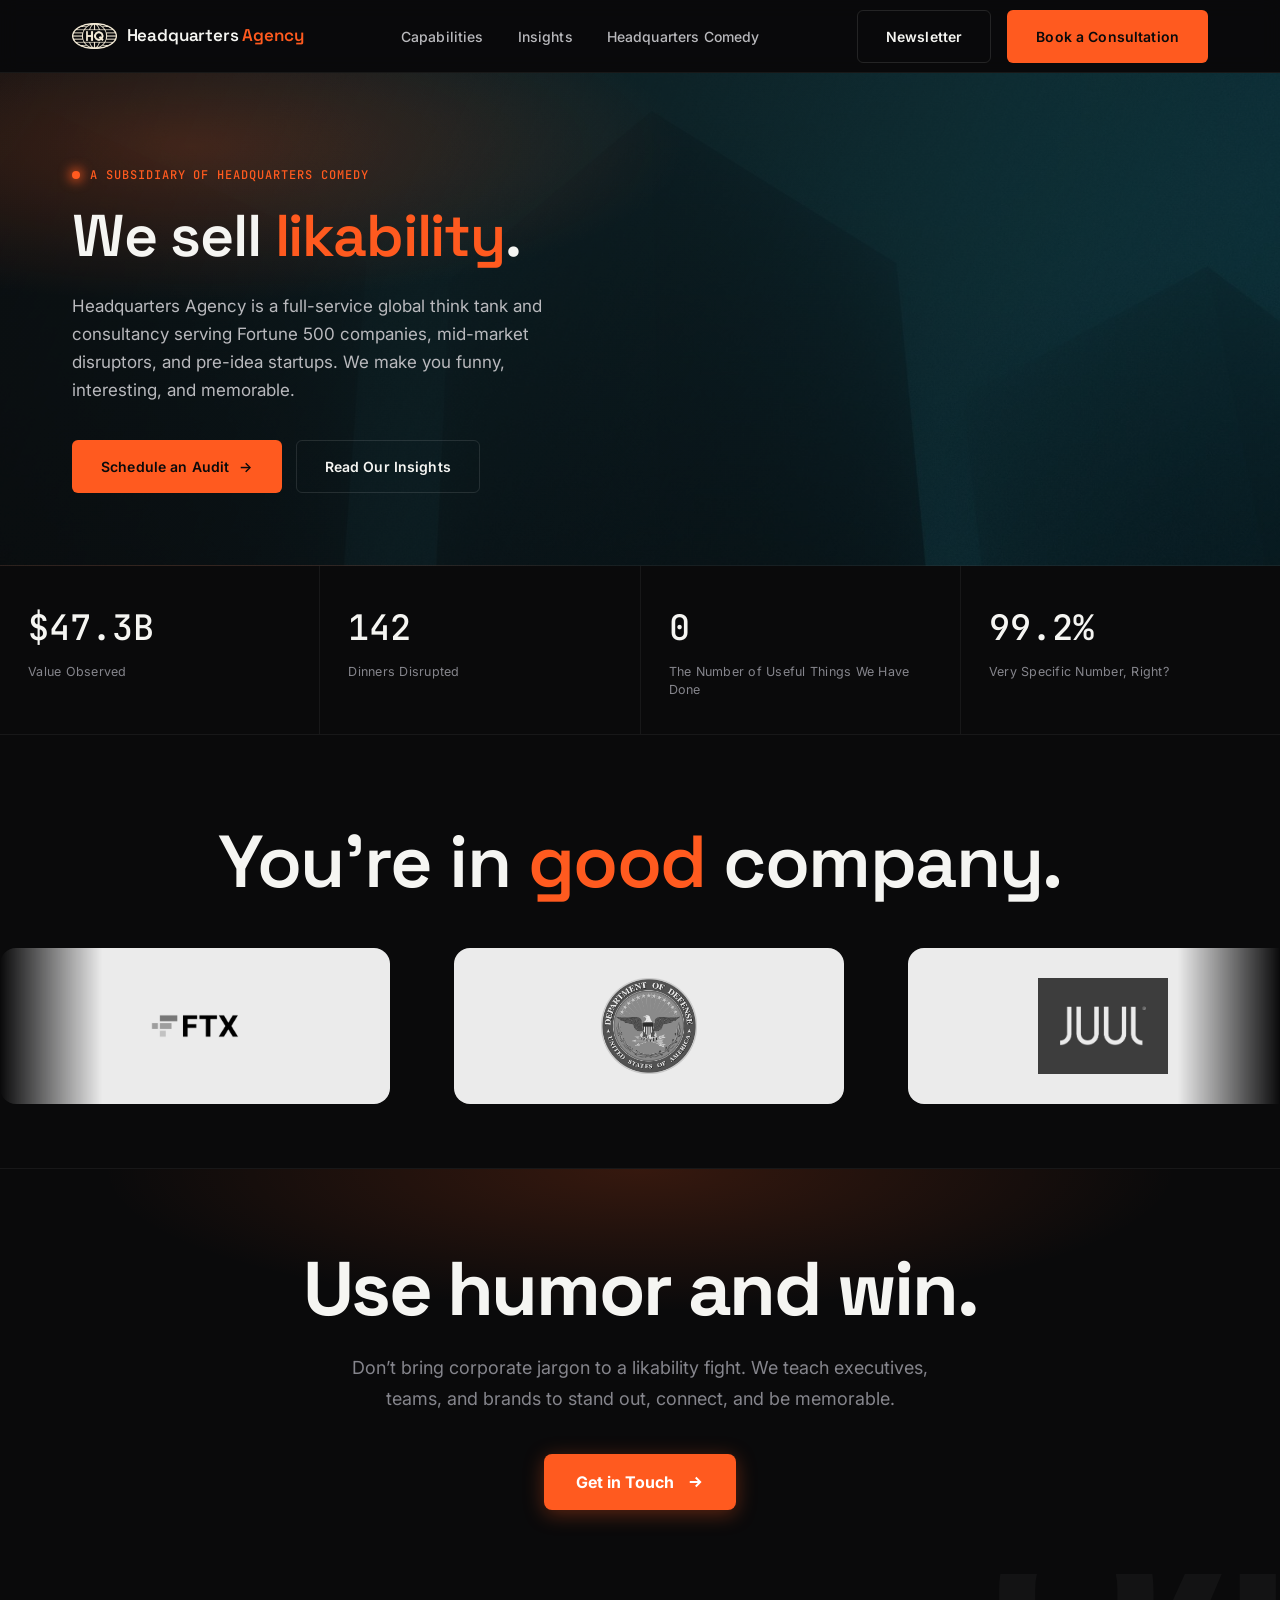
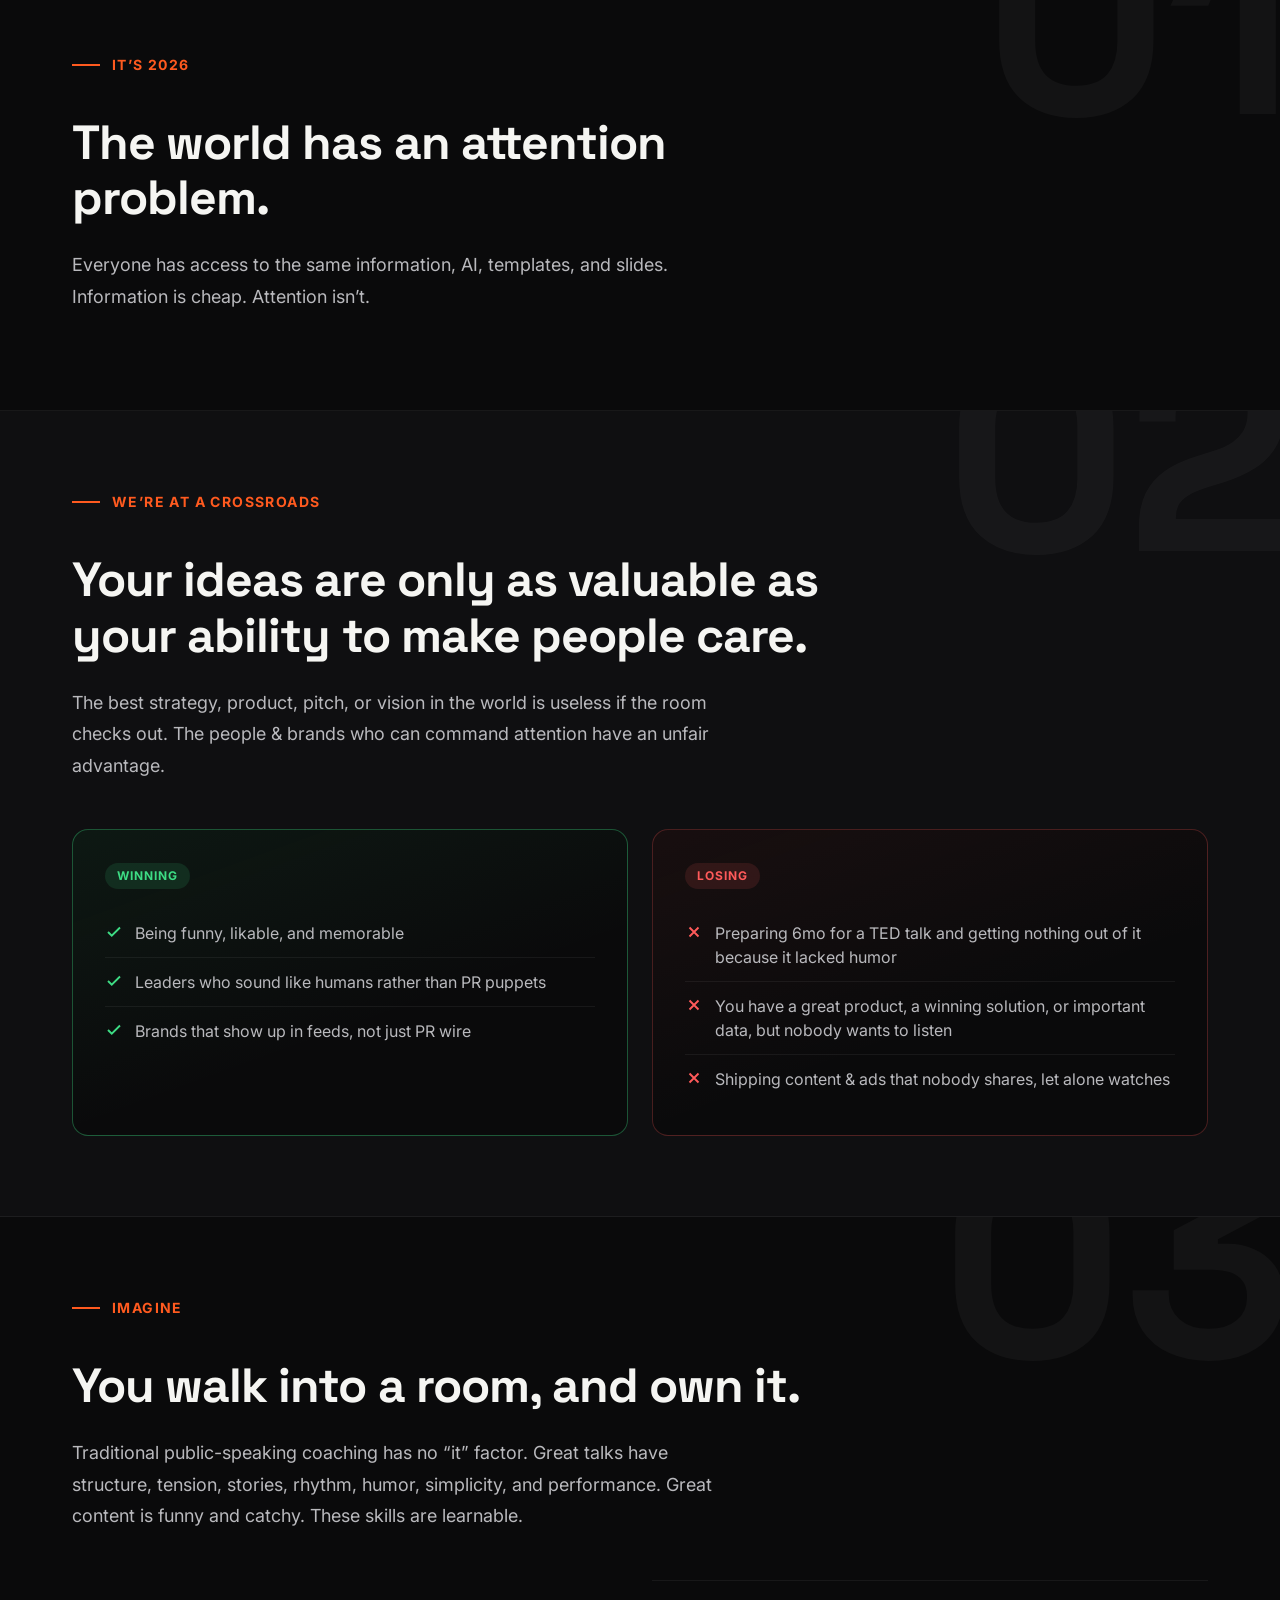
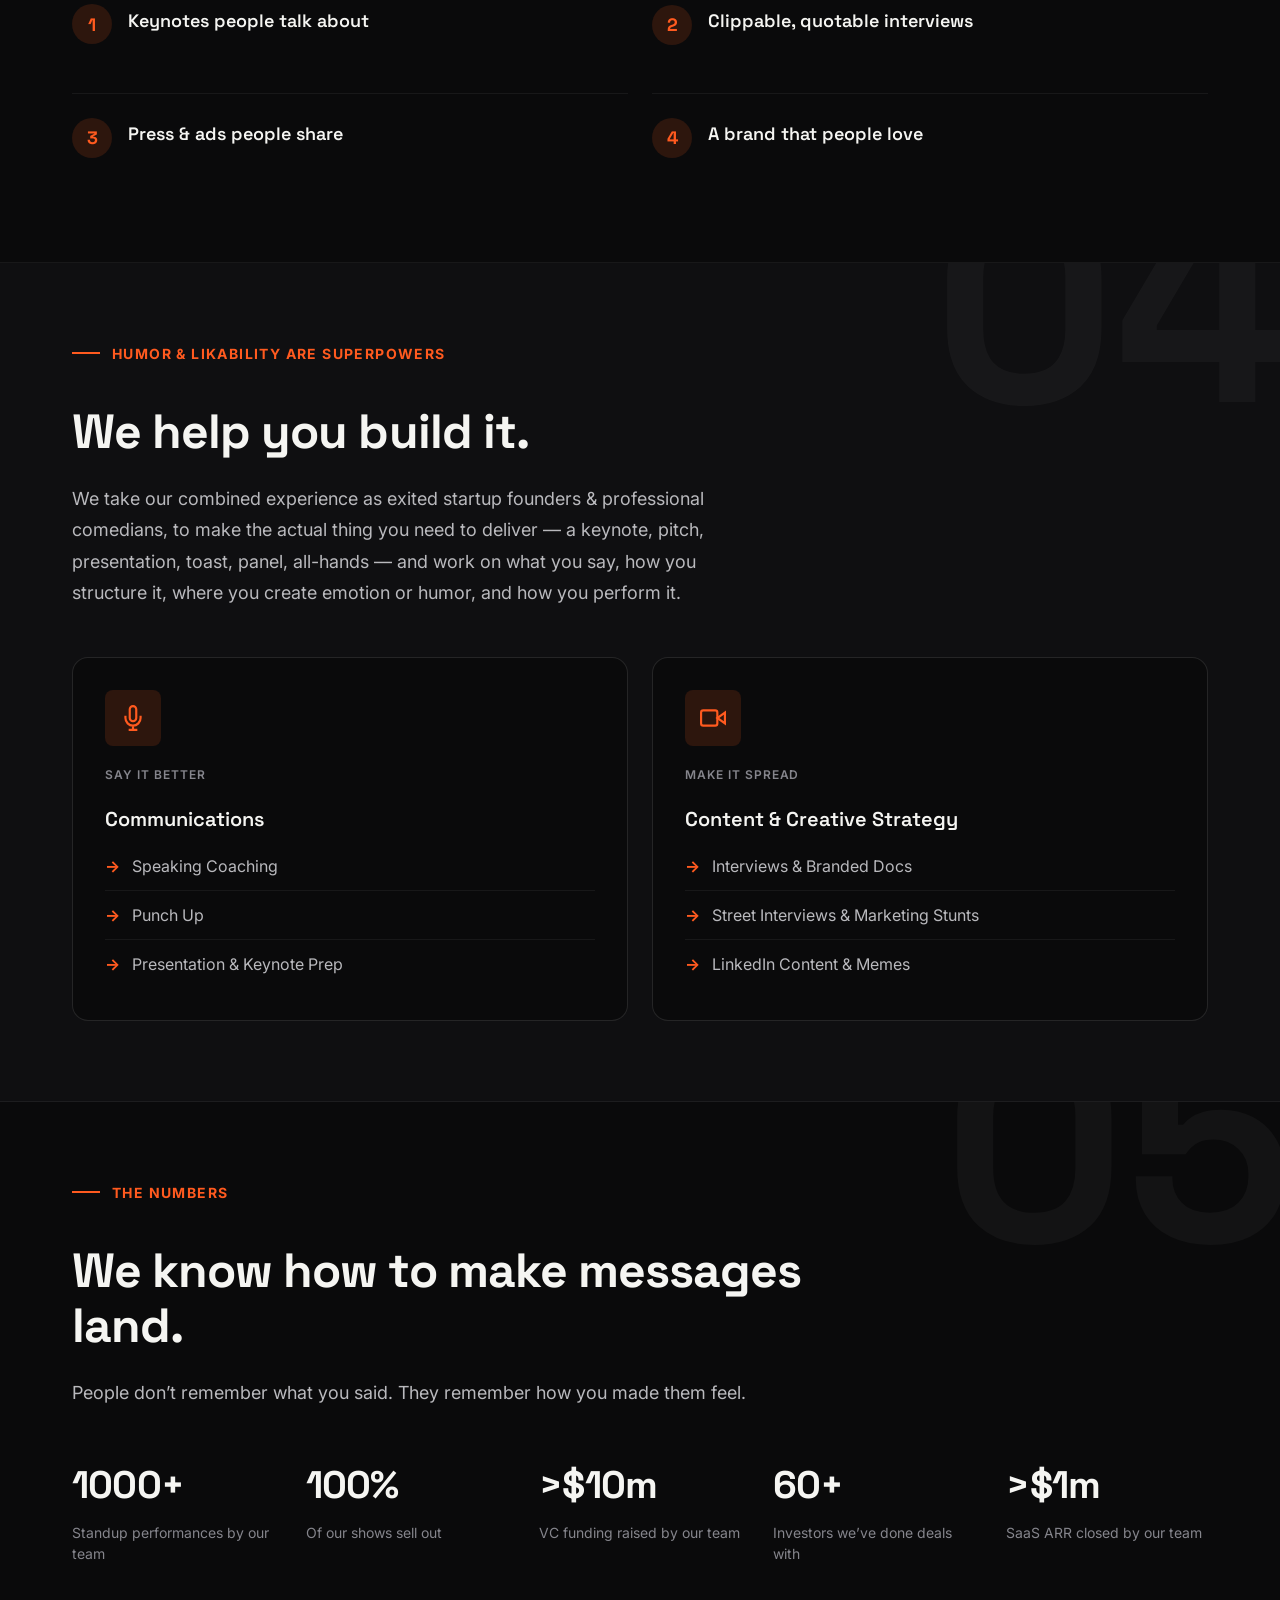
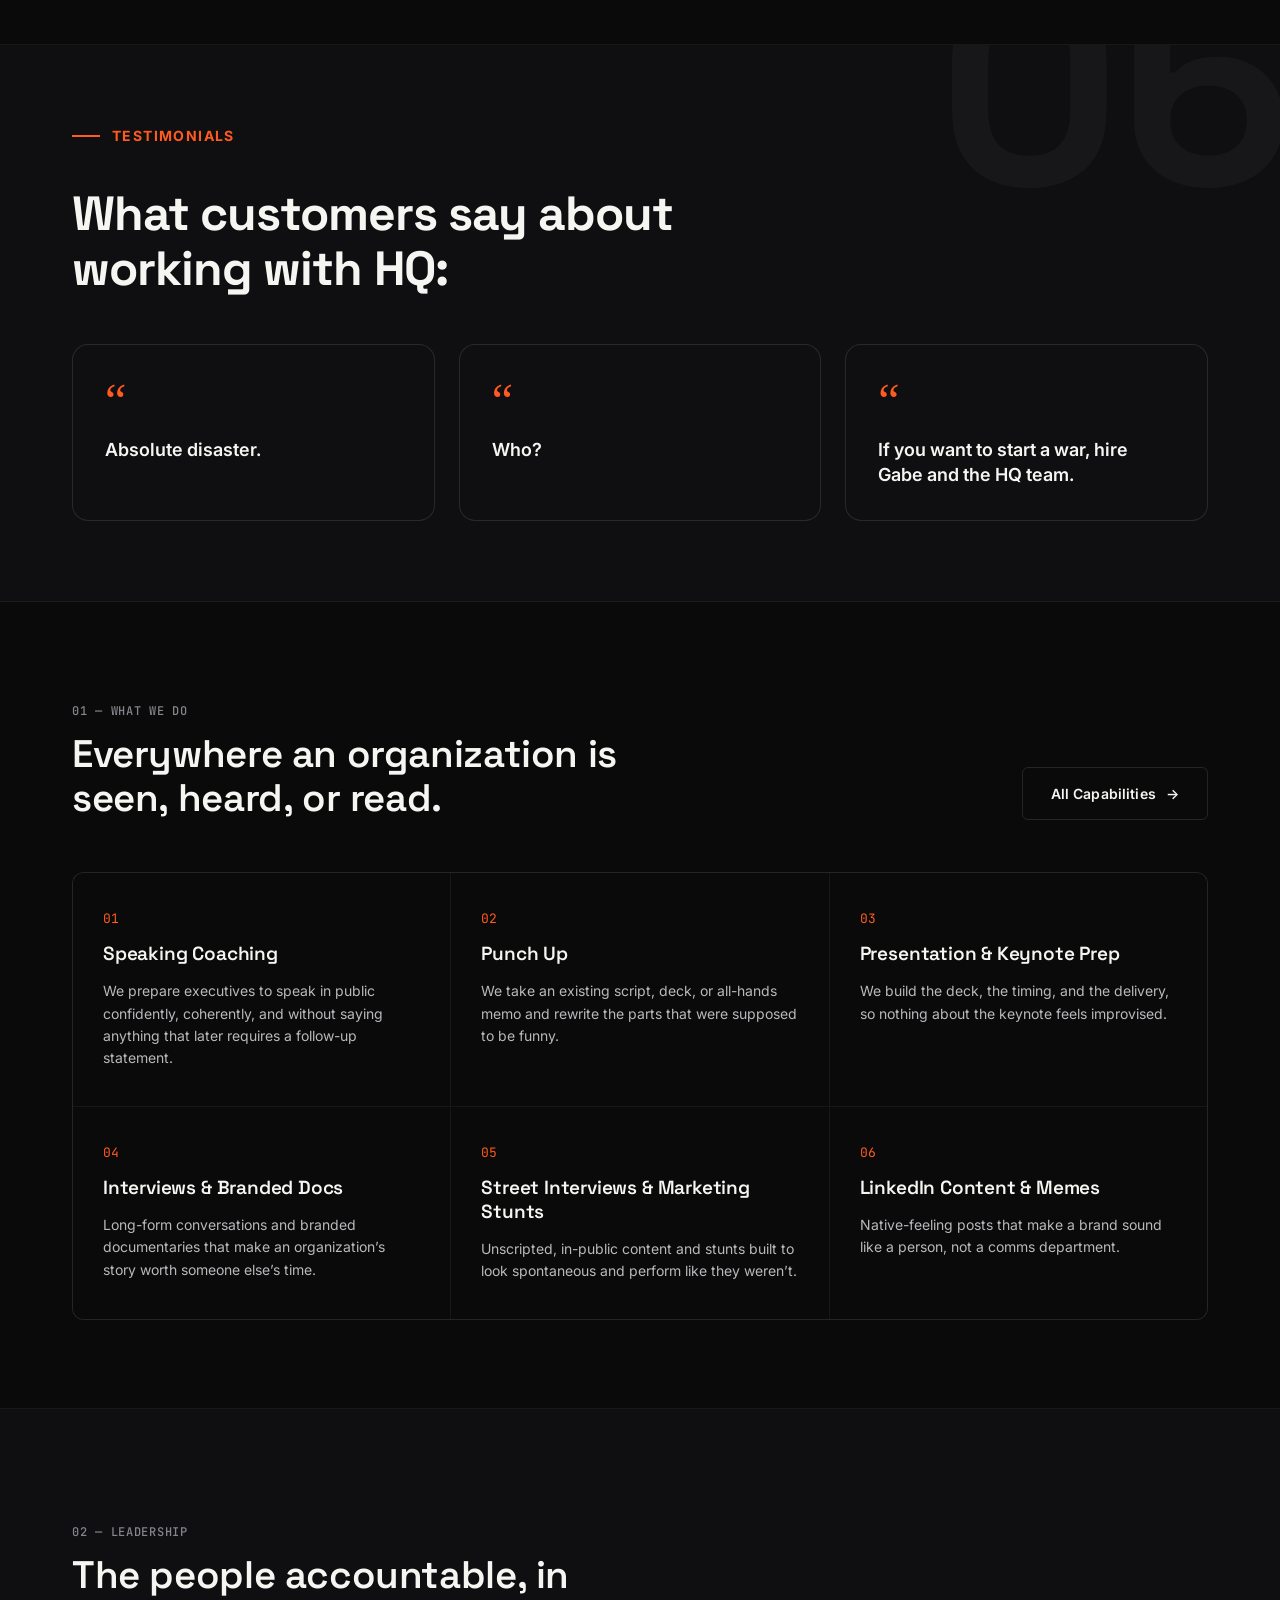
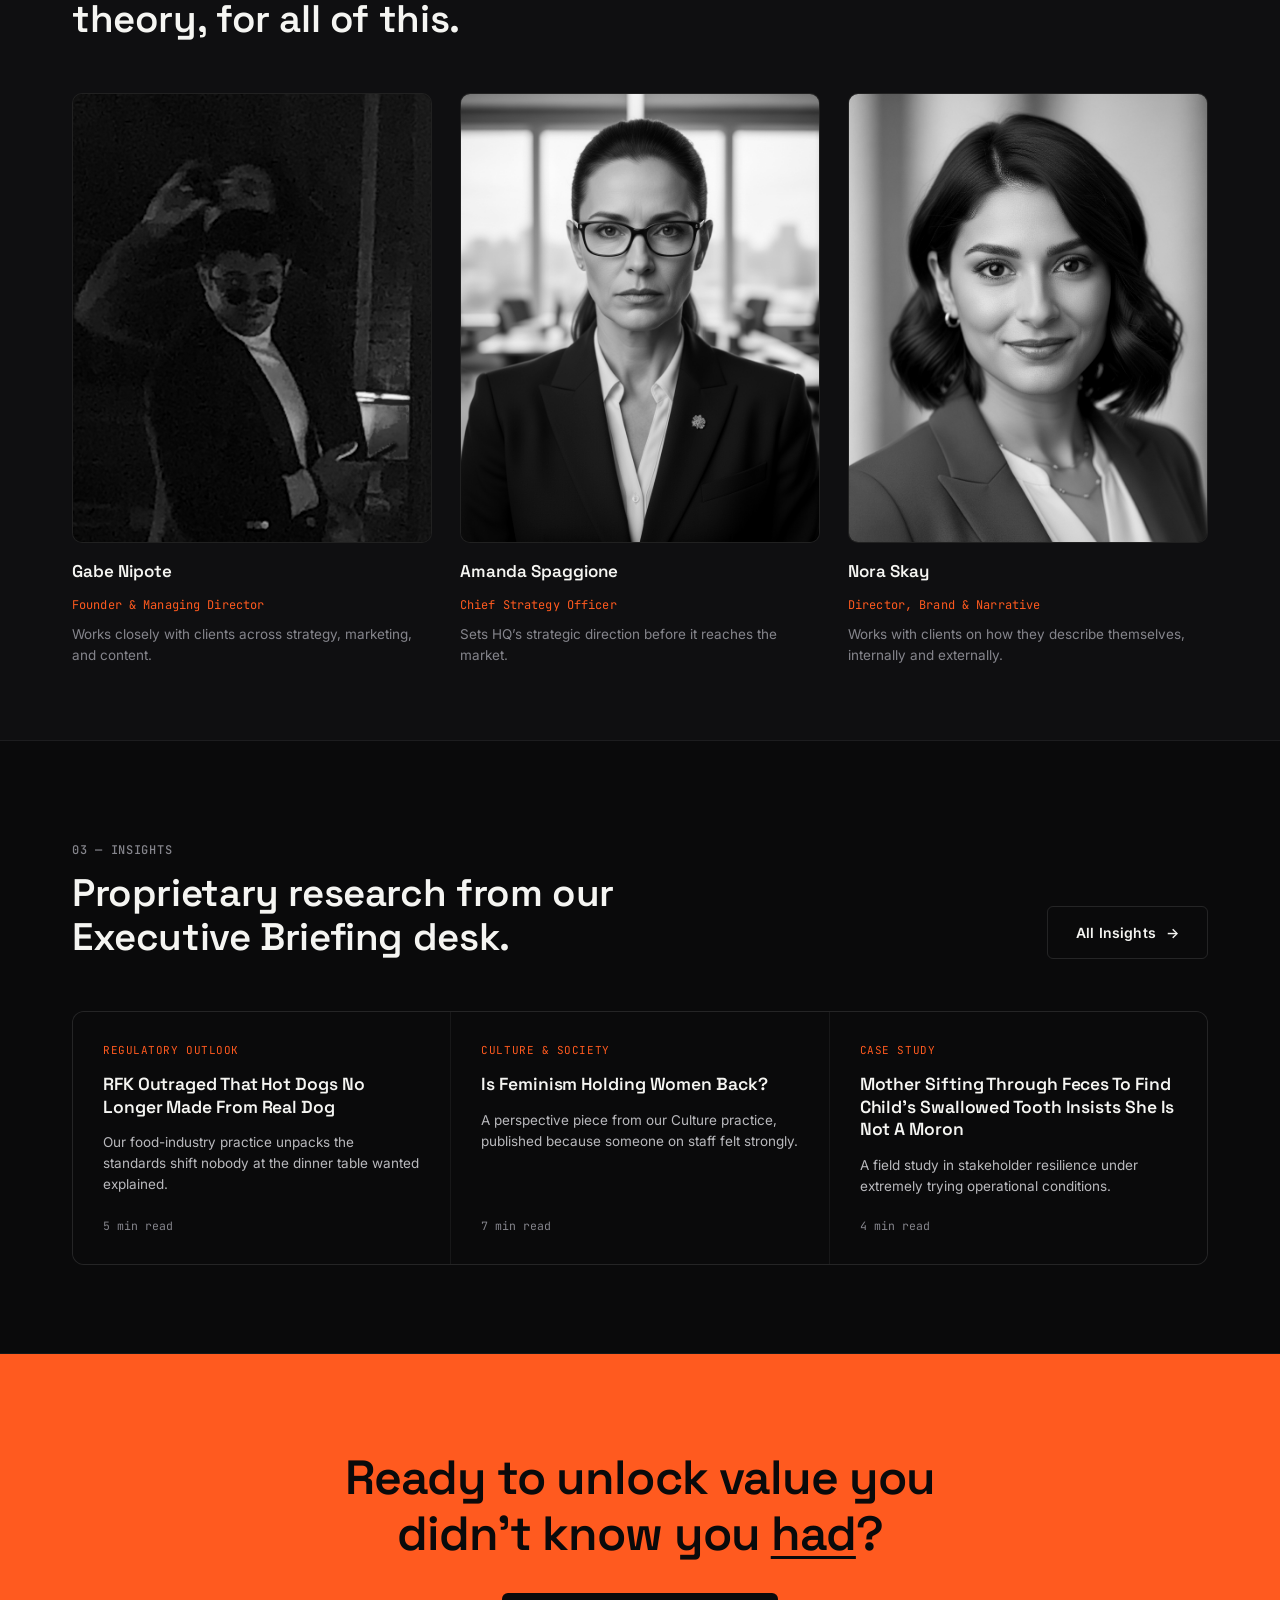
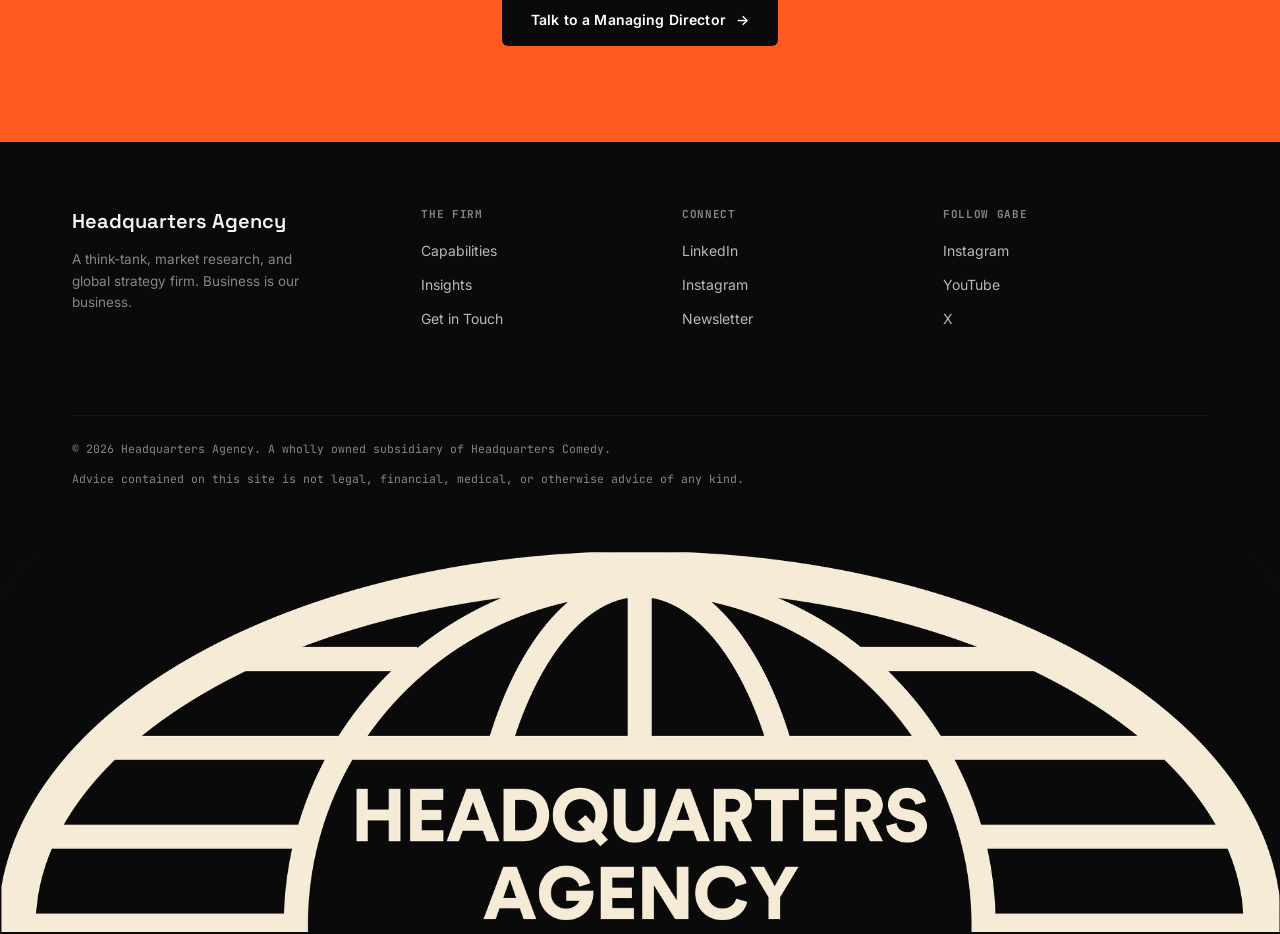
==== commit 17f086b7: "Remove About and HeadCon Summit pages; link Headquarters Comedy in nav Replace the More dropdown wit" ====
--- a/index.html
+++ b/index.html
@@ -45,19 +45,10 @@
             <ul class="firm-nav-links">
                 <li><a href="portfolio.html">Capabilities</a></li>
                 <li><a href="more.html">Insights</a></li>
-                <li class="firm-nav-dropdown">
-                    <button type="button" class="firm-nav-dropdown-toggle">More</button>
-                    <div class="firm-nav-dropdown-menu">
-                        <ul class="firm-nav-dropdown-menu-inner">
-                            <li><a href="about.html">About</a></li>
-                            <li><a href="summit.html">HeadCon Summit</a></li>
-                            <li><a href="https://www.headquarterscomedy.com/" target="_blank" rel="noopener">Headquarters Comedy</a></li>
-                        </ul>
-                    </div>
-                </li>
+                <li><a href="https://www.headquarterscomedy.com/" target="_blank" rel="noopener">Headquarters Comedy</a></li>
             </ul>
             <div class="firm-nav-cta">
-                <a href="https://headquarterscomedy.beehiiv.com/" target="_blank" class="firm-btn firm-btn--outline">Newsletter</a>
+                <a href="https://incompetencewetrust.beehiiv.com/" target="_blank" class="firm-btn firm-btn--outline">Newsletter</a>
                 <a href="get-in-touch.html" class="firm-btn firm-btn--primary">Book a Consultation</a>
             </div>
             <button class="firm-nav-toggle" aria-label="Toggle menu">
@@ -69,8 +60,6 @@
         <ul>
             <li><a href="portfolio.html">Capabilities</a></li>
             <li><a href="more.html">Insights</a></li>
-            <li><a href="about.html">About</a></li>
-            <li><a href="summit.html">HeadCon Summit</a></li>
             <li><a href="https://www.headquarterscomedy.com/" target="_blank" rel="noopener">Headquarters Comedy</a></li>
             <li><a href="get-in-touch.html">Book a Consultation</a></li>
         </ul>
@@ -402,7 +391,6 @@
                         <p class="firm-index-label">02 &mdash; Leadership</p>
                         <h2>The people accountable, in theory, for all of this.</h2>
                     </div>
-                    <a href="about.html" class="firm-btn firm-btn--outline firm-btn--arrow">Meet The Firm <span>&rarr;</span></a>
                 </div>
                 <div class="firm-people firm-reveal">
                     <div class="firm-person">
@@ -483,9 +471,7 @@
                 <div class="firm-footer-col">
                     <h5>The Firm</h5>
                     <ul>
-                        <li><a href="about.html">About</a></li>
                         <li><a href="portfolio.html">Capabilities</a></li>
-                        <li><a href="summit.html">HeadCon Summit</a></li>
                         <li><a href="more.html">Insights</a></li>
                         <li><a href="get-in-touch.html">Get in Touch</a></li>
                     </ul>
@@ -495,7 +481,7 @@
                     <ul>
                         <li><a href="https://www.linkedin.com/company/headquarters-comedy/" target="_blank">LinkedIn</a></li>
                         <li><a href="https://www.instagram.com/headquarterscomedy/" target="_blank">Instagram</a></li>
-                        <li><a href="https://headquarterscomedy.beehiiv.com/" target="_blank">Newsletter</a></li>
+                        <li><a href="https://incompetencewetrust.beehiiv.com/" target="_blank">Newsletter</a></li>
                     </ul>
                 </div>
                 <div class="firm-footer-col">
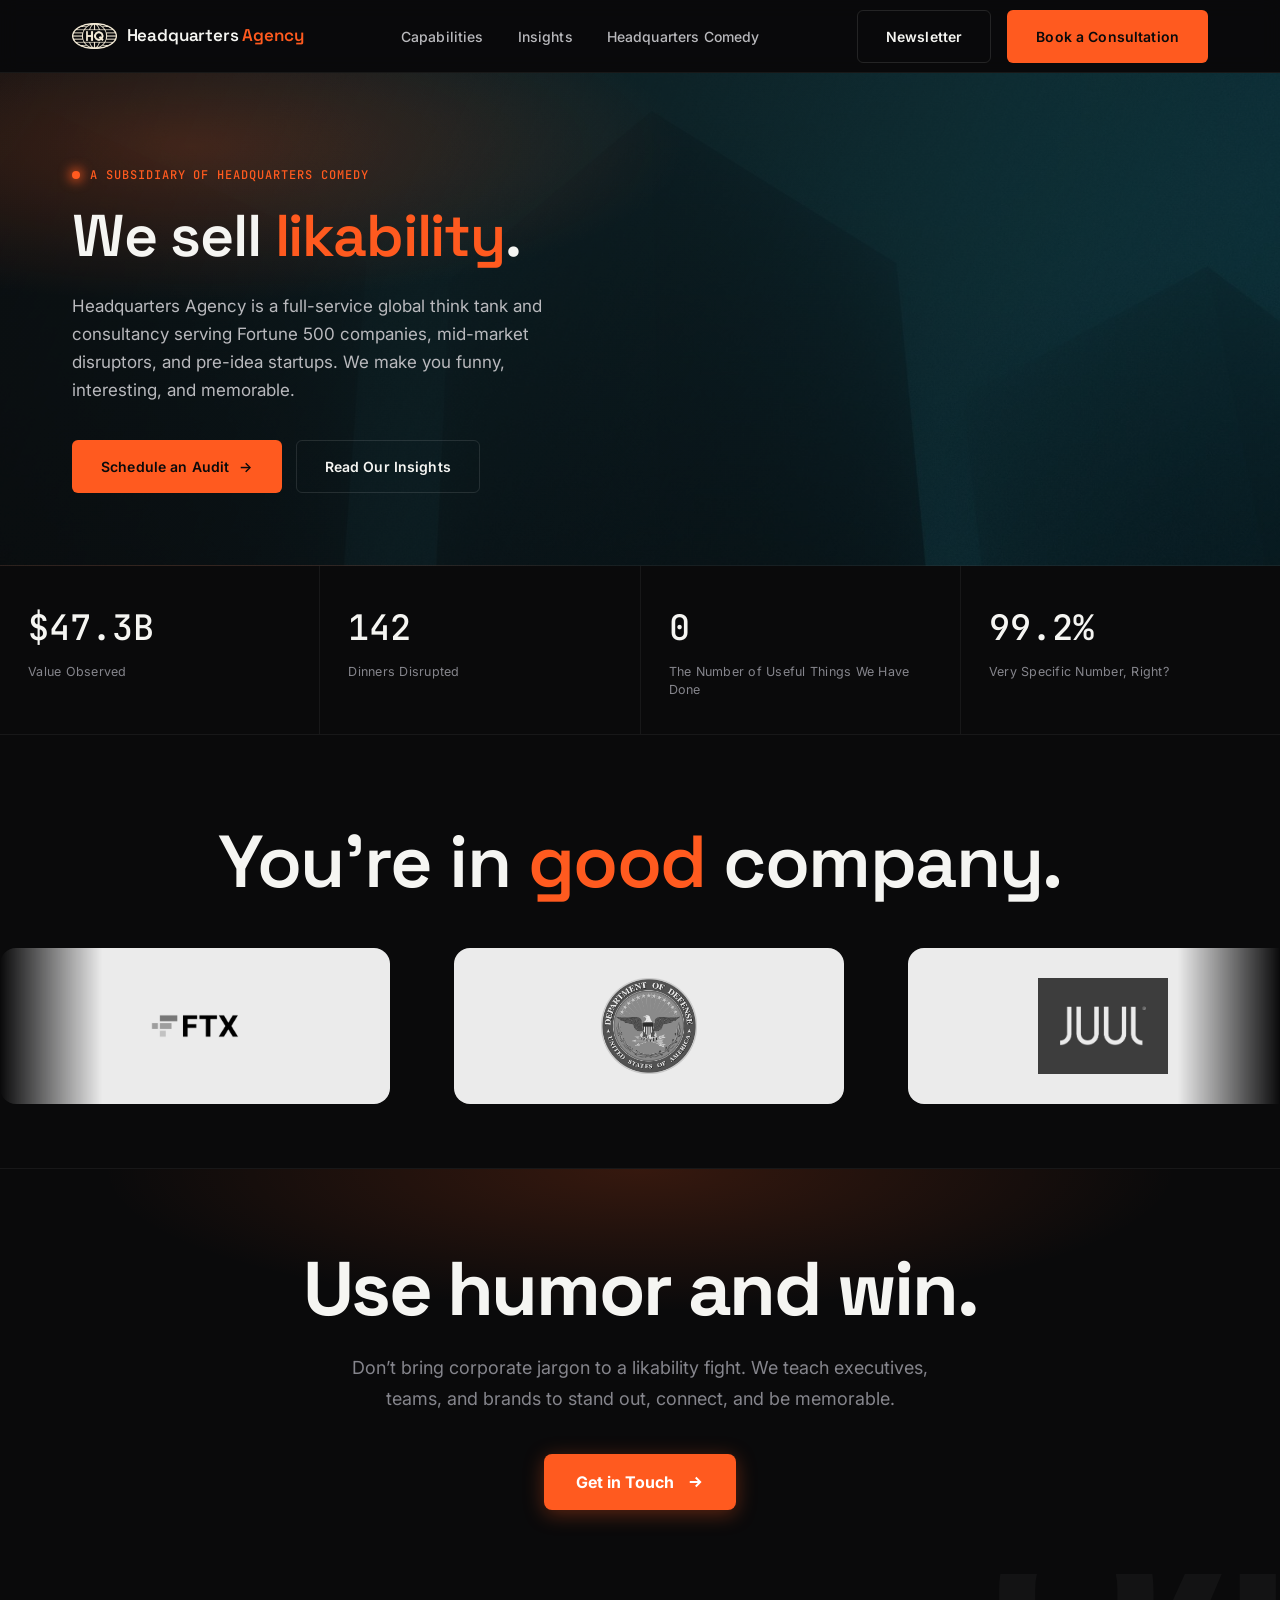
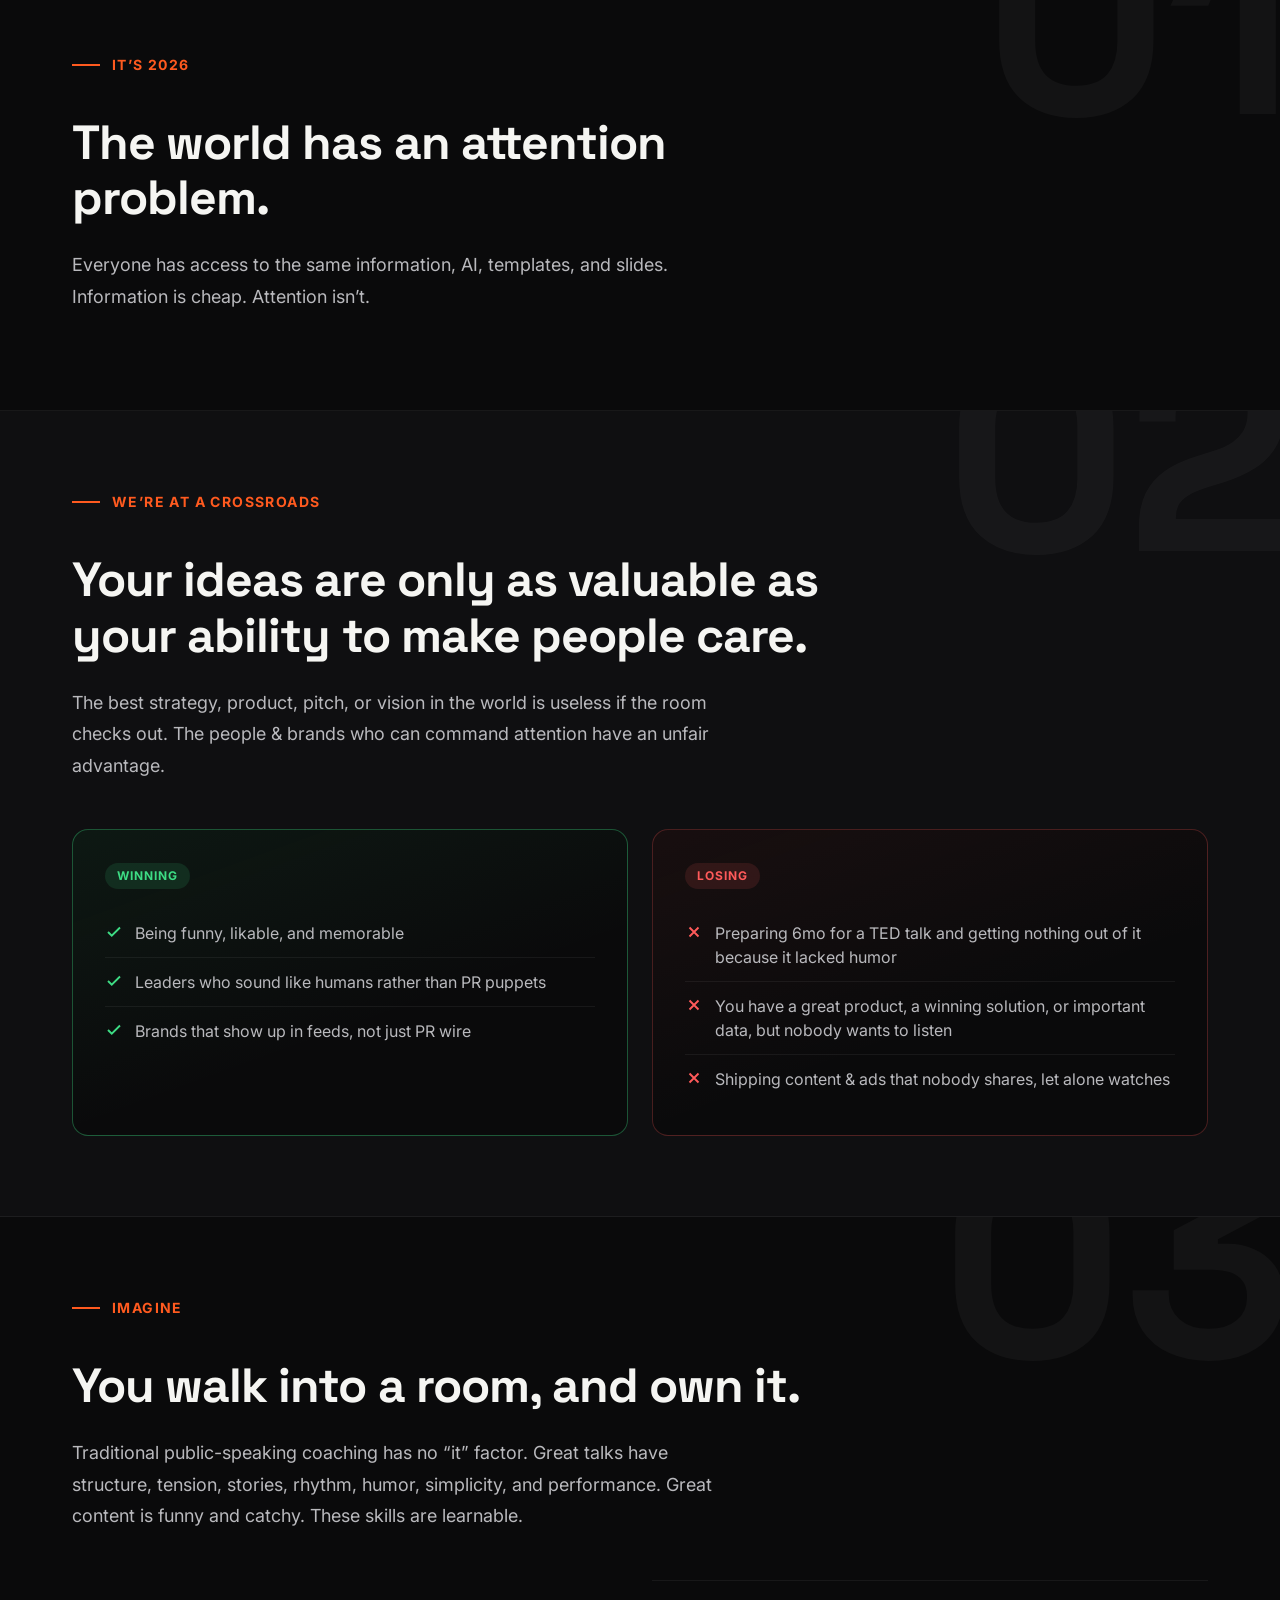
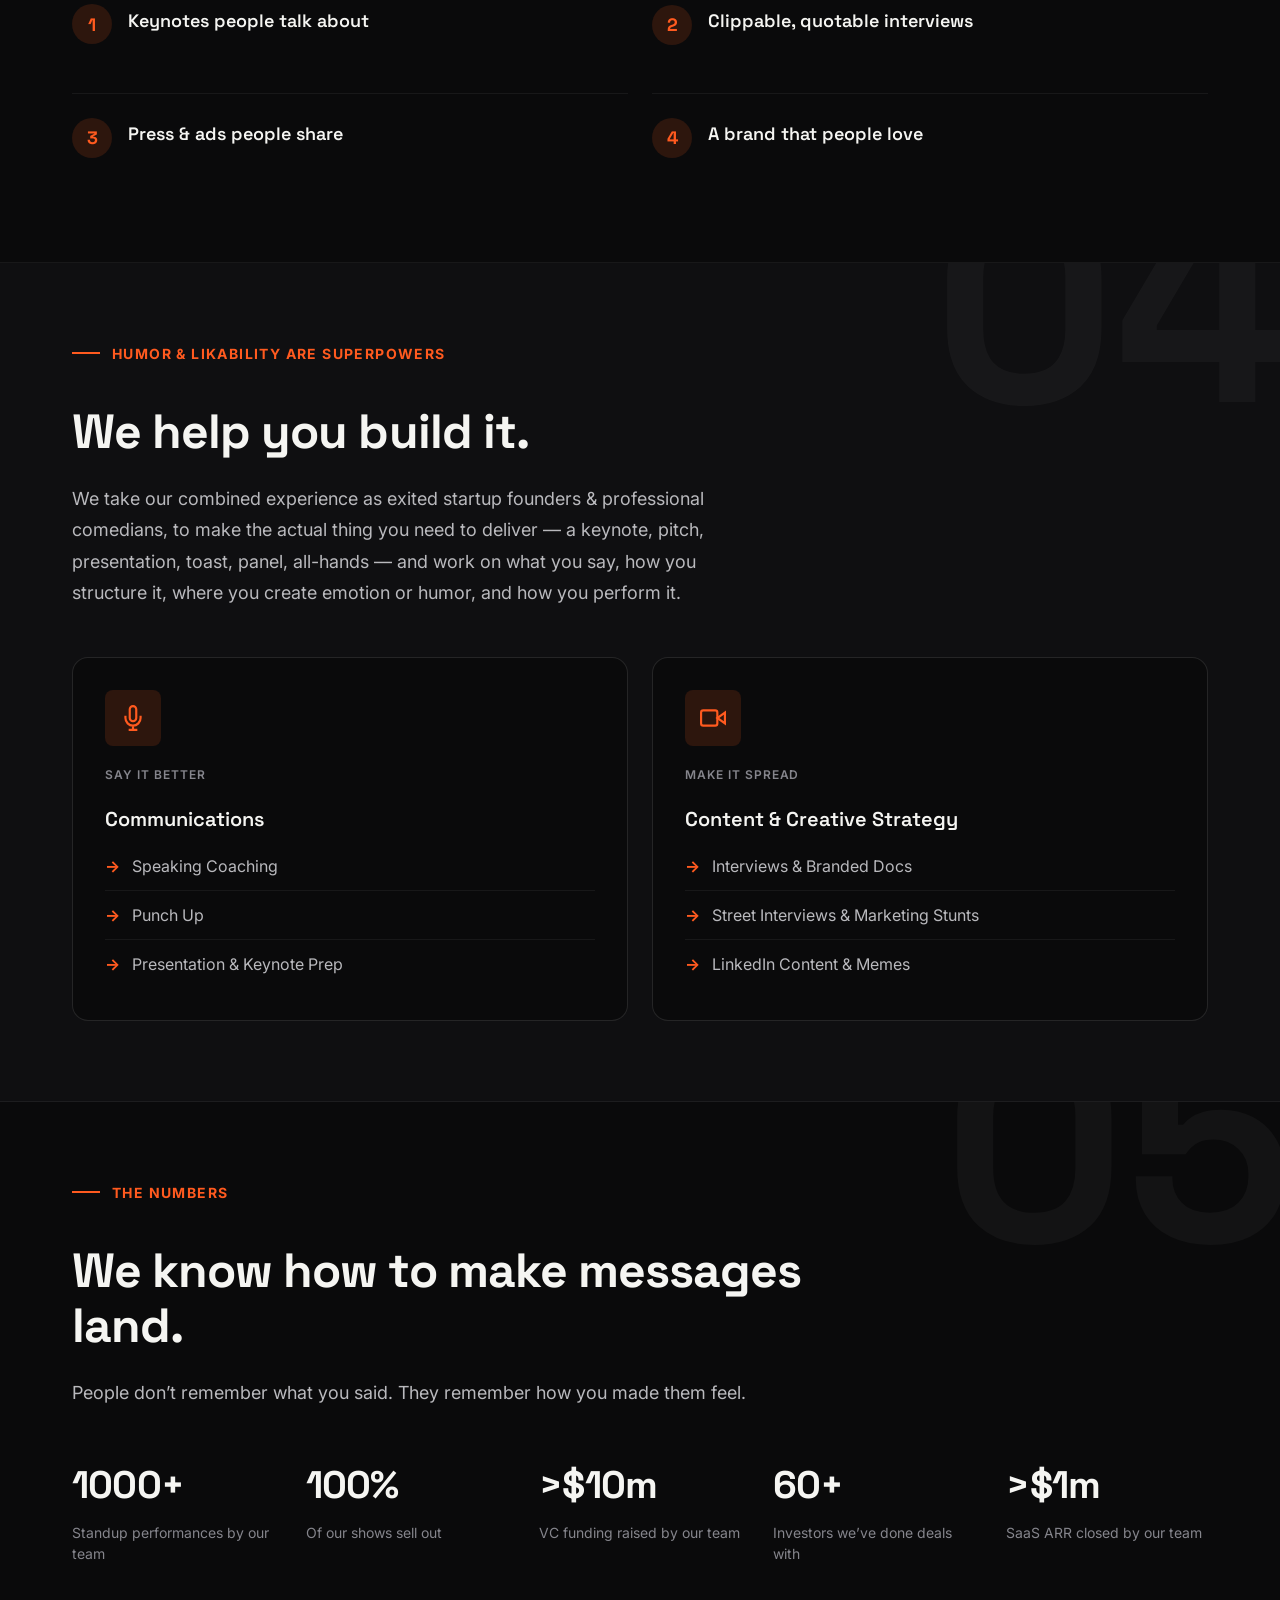
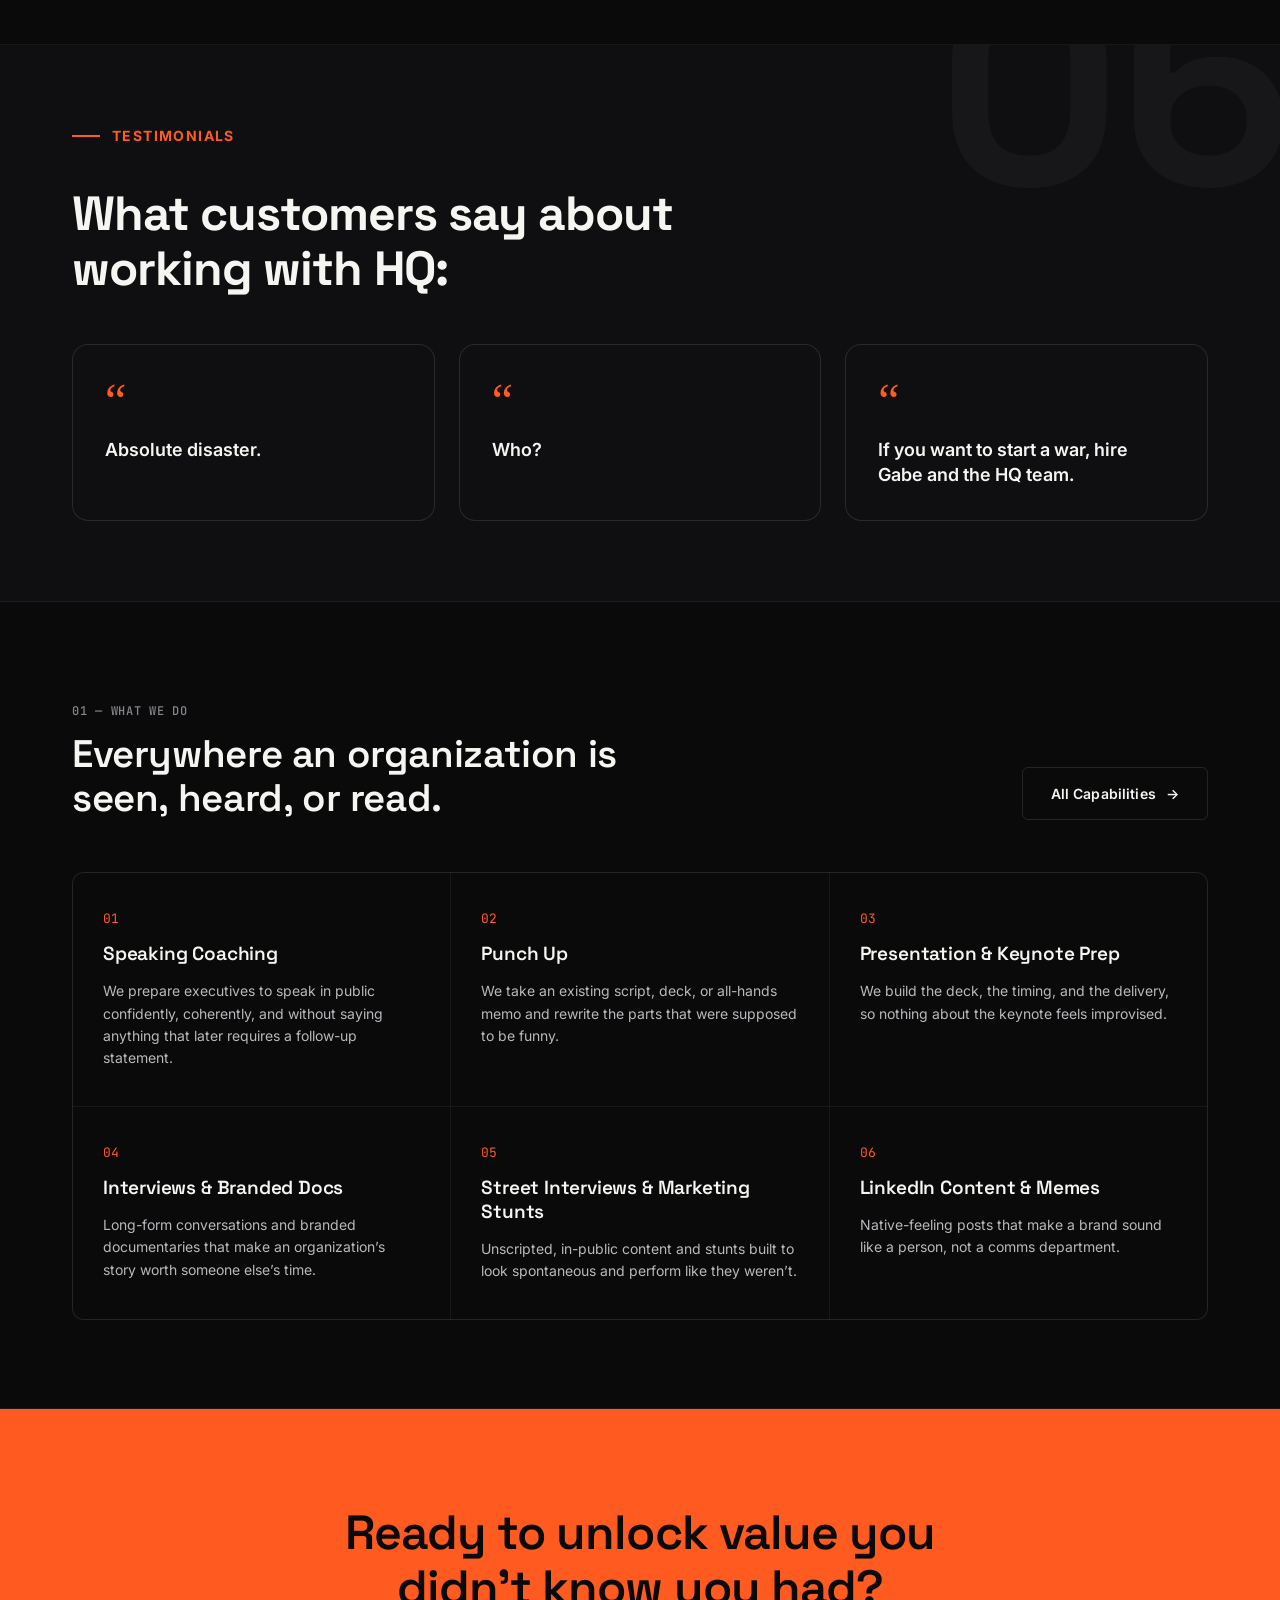
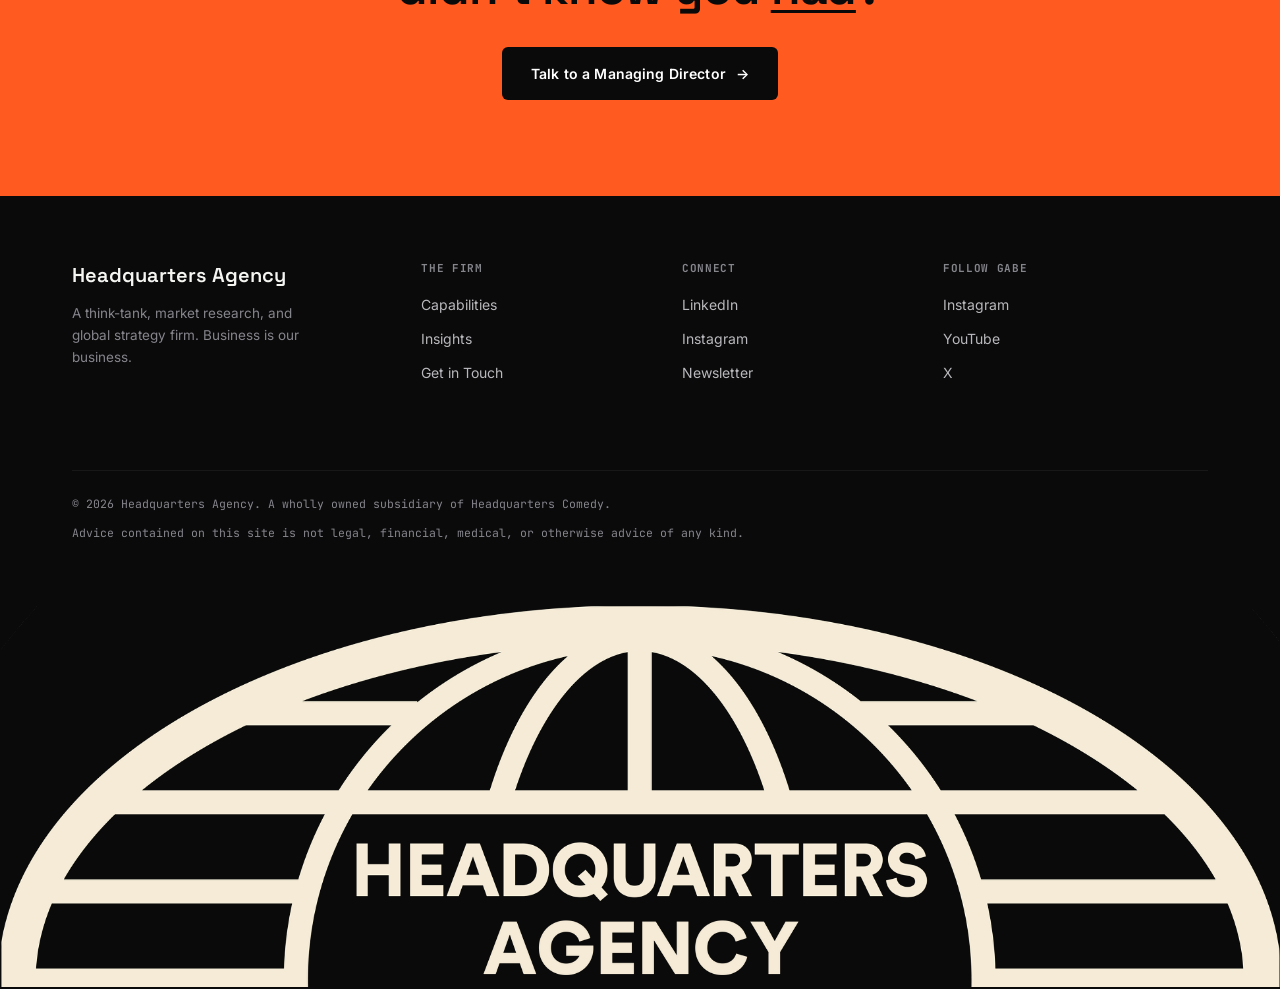
==== commit 940c4f05: "Remove the Leadership and Insights sections from the homepage Co-Authored-By: Claude Opus 5.5 <norep" ====
--- a/index.html
+++ b/index.html
@@ -383,71 +383,6 @@
             </div>
         </section>
 
-        <!-- Leadership teaser -->
-        <section class="firm-section firm-section--alt">
-            <div class="firm-wrap">
-                <div class="firm-section-head firm-reveal">
-                    <div>
-                        <p class="firm-index-label">02 &mdash; Leadership</p>
-                        <h2>The people accountable, in theory, for all of this.</h2>
-                    </div>
-                </div>
-                <div class="firm-people firm-reveal">
-                    <div class="firm-person">
-                        <img src="team_headshots/Dante Gabrielli - Headshot.png" alt="Gabe Nipote">
-                        <h4>Gabe Nipote</h4>
-                        <p class="firm-title">Founder &amp; Managing Director</p>
-                        <p class="firm-bio">Works closely with clients across strategy, marketing, and content.</p>
-                    </div>
-                    <div class="firm-person">
-                        <img src="team_headshots/Amanda Spaggione - Headshot.png" alt="Amanda Spaggione">
-                        <h4>Amanda Spaggione</h4>
-                        <p class="firm-title">Chief Strategy Officer</p>
-                        <p class="firm-bio">Sets HQ&rsquo;s strategic direction before it reaches the market.</p>
-                    </div>
-                    <div class="firm-person">
-                        <img src="team_headshots/Nora Skay - Headshot.png" alt="Nora Skay">
-                        <h4>Nora Skay</h4>
-                        <p class="firm-title">Director, Brand &amp; Narrative</p>
-                        <p class="firm-bio">Works with clients on how they describe themselves, internally and externally.</p>
-                    </div>
-                </div>
-            </div>
-        </section>
-
-        <!-- Insights teaser -->
-        <section class="firm-section">
-            <div class="firm-wrap">
-                <div class="firm-section-head firm-reveal">
-                    <div>
-                        <p class="firm-index-label">03 &mdash; Insights</p>
-                        <h2>Proprietary research from our Executive Briefing desk.</h2>
-                    </div>
-                    <a href="more.html" class="firm-btn firm-btn--outline firm-btn--arrow">All Insights <span>&rarr;</span></a>
-                </div>
-                <div class="firm-insights firm-reveal">
-                    <a href="https://incompetencewetrust.com/rfk-outraged-that-hot-dogs-no-longer-made-from-real-dog/" target="_blank" class="firm-insight">
-                        <span class="firm-tag">Regulatory Outlook</span>
-                        <h3>RFK Outraged That Hot Dogs No Longer Made From Real Dog</h3>
-                        <p>Our food-industry practice unpacks the standards shift nobody at the dinner table wanted explained.</p>
-                        <span class="firm-meta">5 min read</span>
-                    </a>
-                    <a href="https://incompetencewetrust.com/is-feminism-holding-women-back/" target="_blank" class="firm-insight">
-                        <span class="firm-tag">Culture &amp; Society</span>
-                        <h3>Is Feminism Holding Women Back?</h3>
-                        <p>A perspective piece from our Culture practice, published because someone on staff felt strongly.</p>
-                        <span class="firm-meta">7 min read</span>
-                    </a>
-                    <a href="https://incompetencewetrust.com/mother-sifting-through-feces-to-find-childs-swallowed-lost-tooth-insists-she-is-not-a-moron/" target="_blank" class="firm-insight">
-                        <span class="firm-tag">Case Study</span>
-                        <h3>Mother Sifting Through Feces To Find Child&rsquo;s Swallowed Tooth Insists She Is Not A Moron</h3>
-                        <p>A field study in stakeholder resilience under extremely trying operational conditions.</p>
-                        <span class="firm-meta">4 min read</span>
-                    </a>
-                </div>
-            </div>
-        </section>
-
         <!-- CTA banner -->
         <section class="firm-cta-banner" id="talk-to-director">
             <div class="firm-wrap firm-reveal">
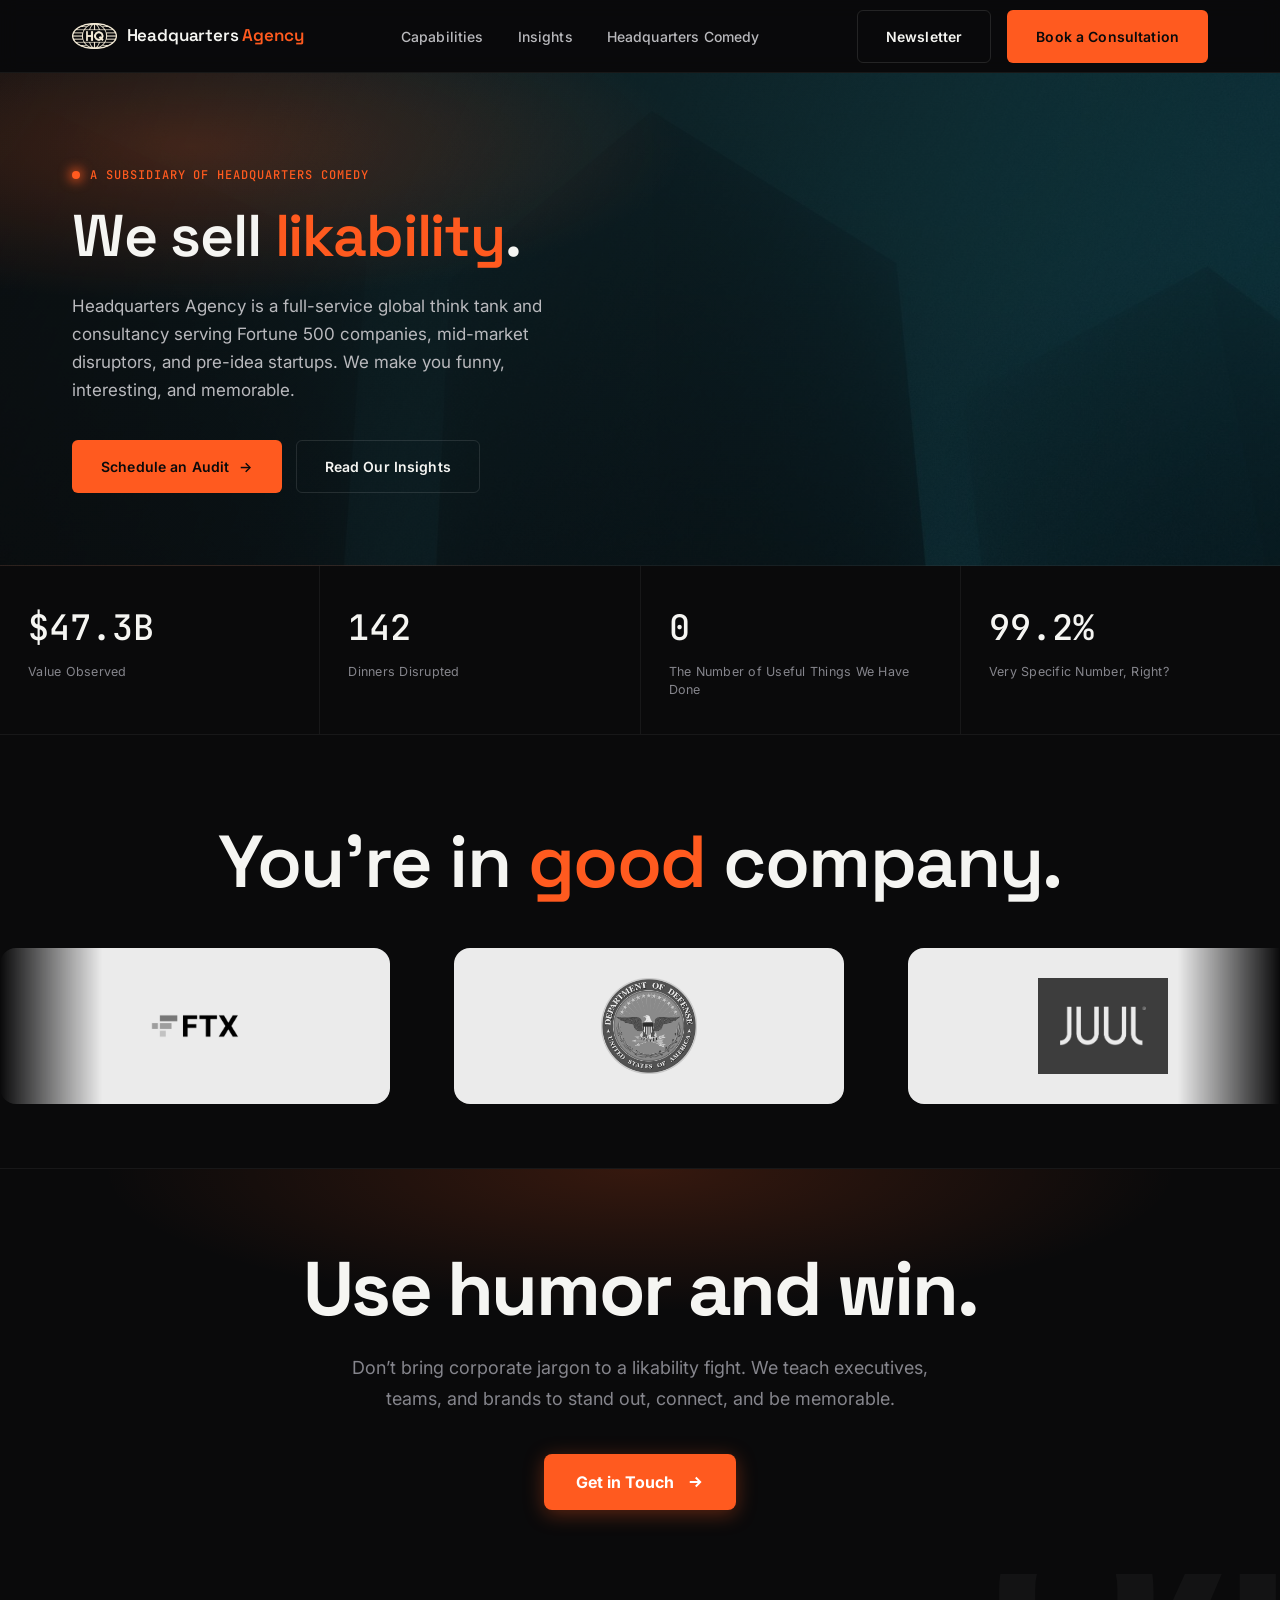
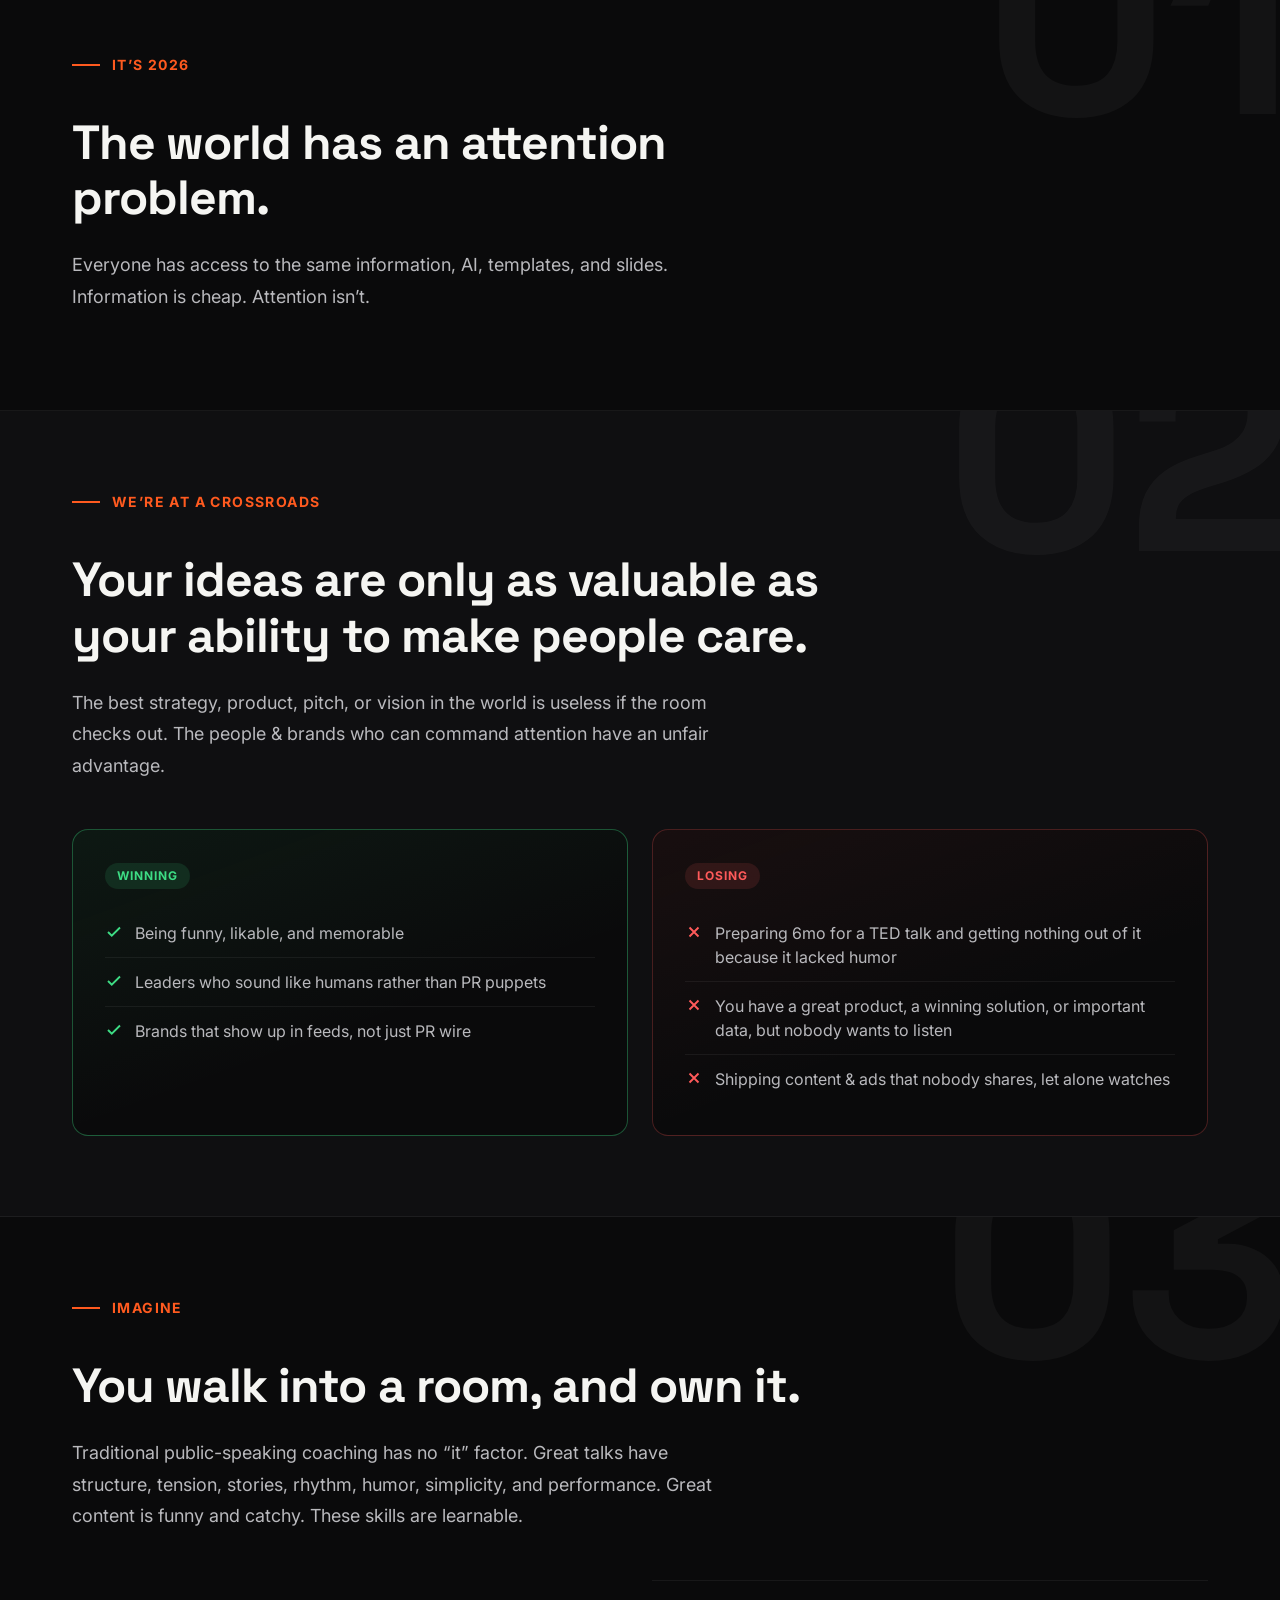
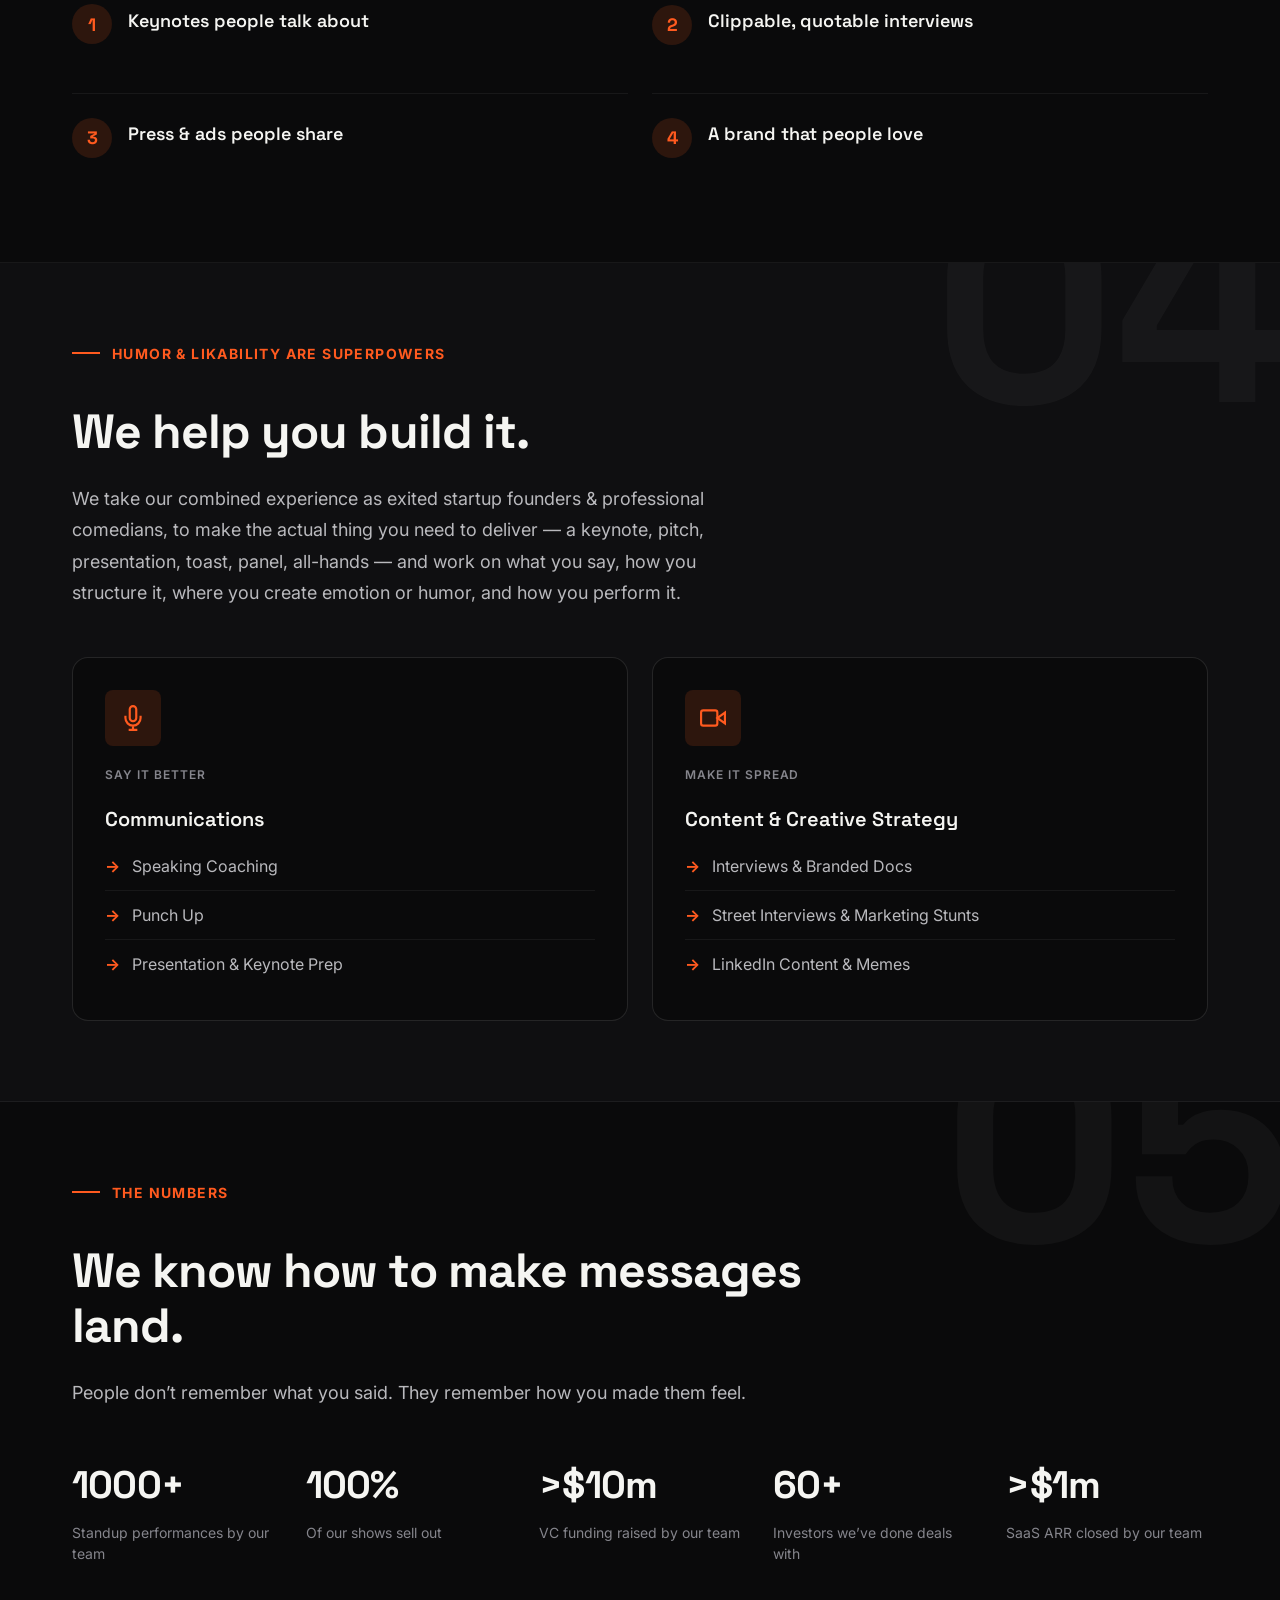
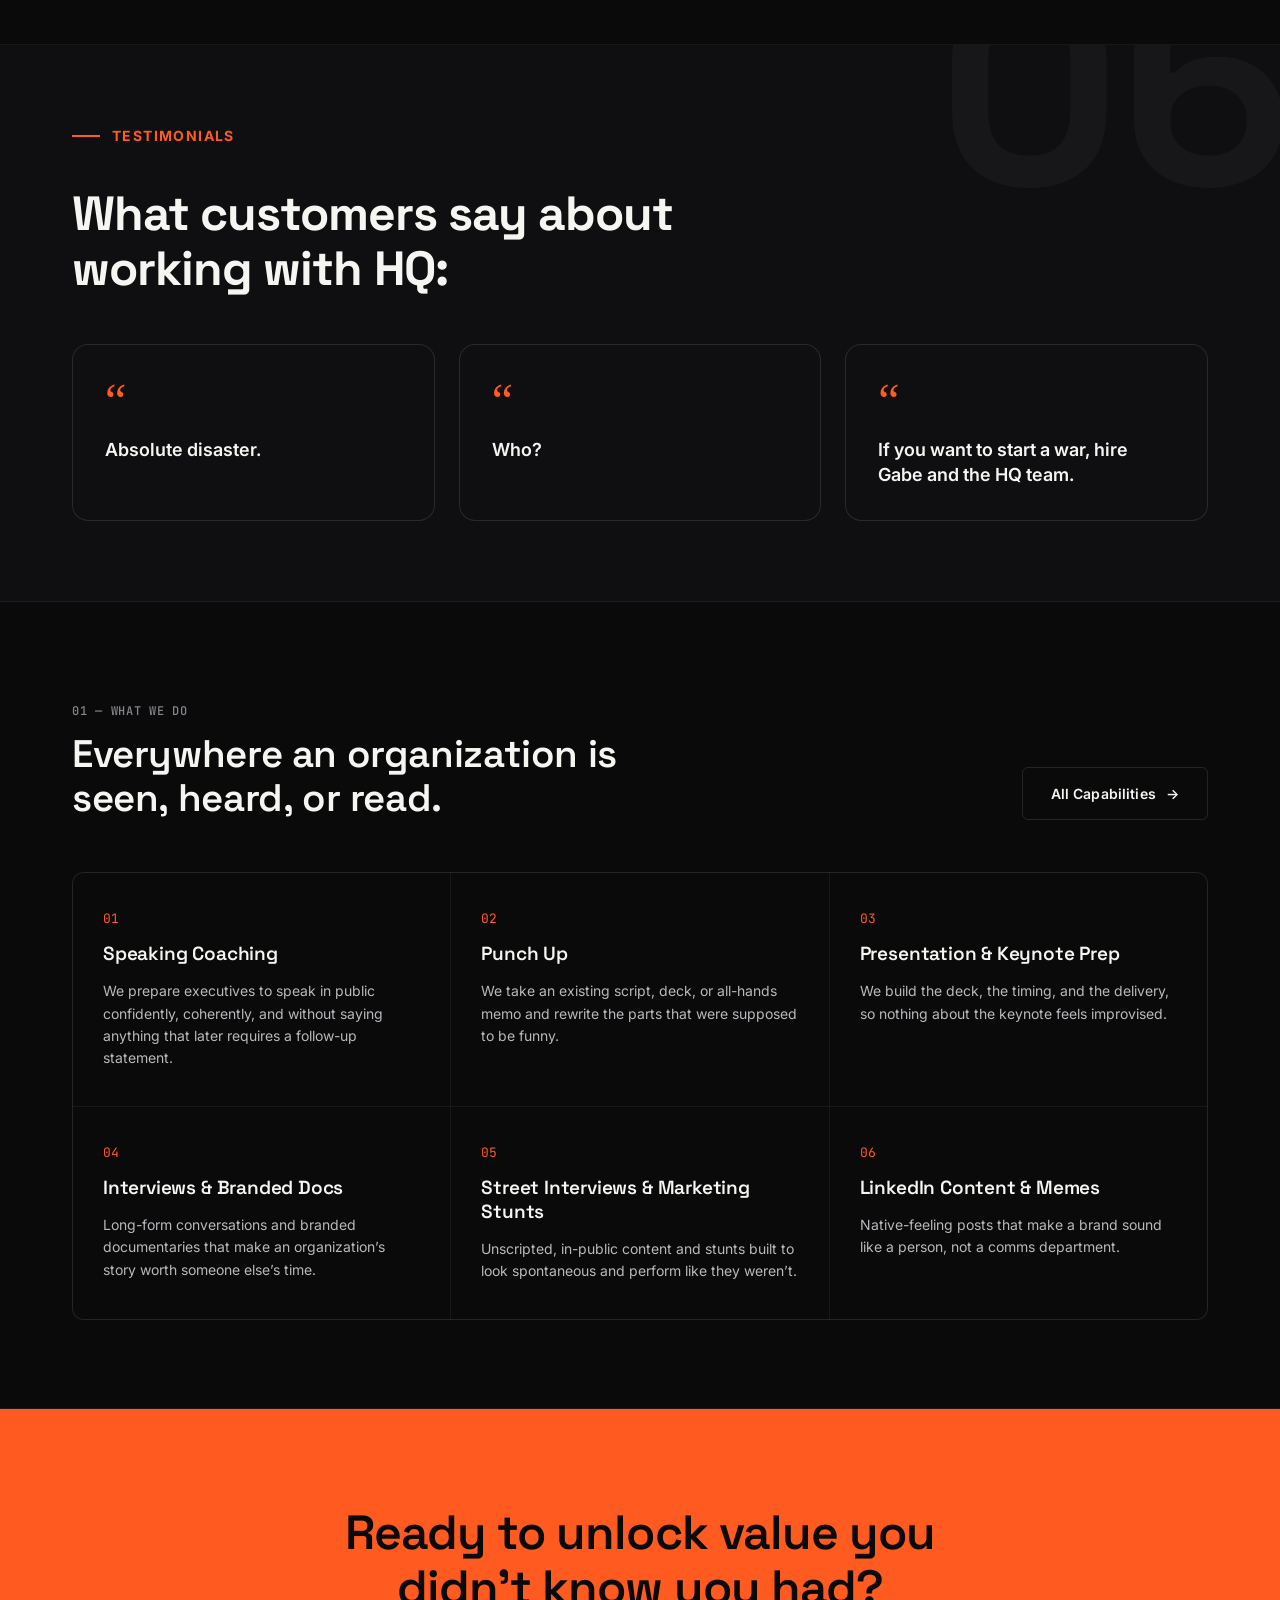
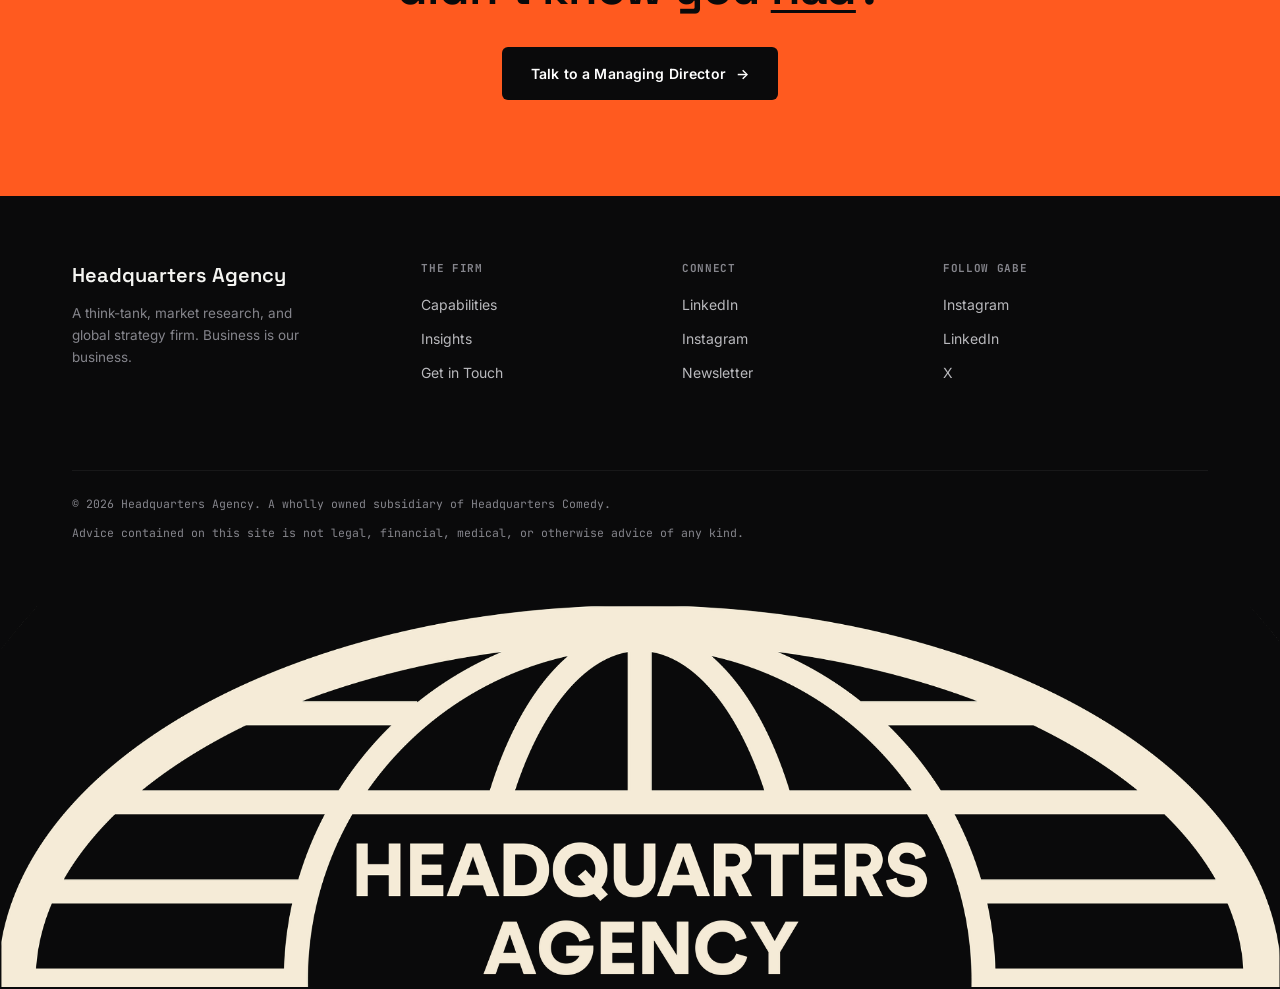
==== commit 06a2bf55: "Update Gabe's footer links: new X handle, LinkedIn instead of YouTube Co-Authored-By: Claude Opus 5." ====
--- a/index.html
+++ b/index.html
@@ -423,8 +423,8 @@
                     <h5>Follow Gabe</h5>
                     <ul>
                         <li><a href="https://www.instagram.com/gabe_makes_jokes/" target="_blank">Instagram</a></li>
-                        <li><a href="https://www.youtube.com/@gabe_makes_jokes/shorts" target="_blank">YouTube</a></li>
-                        <li><a href="https://x.com/gabe_makes_joke" target="_blank">X</a></li>
+                        <li><a href="https://www.linkedin.com/in/gabriel-nipote/" target="_blank">LinkedIn</a></li>
+                        <li><a href="https://x.com/gabe_nipote" target="_blank">X</a></li>
                     </ul>
                 </div>
             </div>
